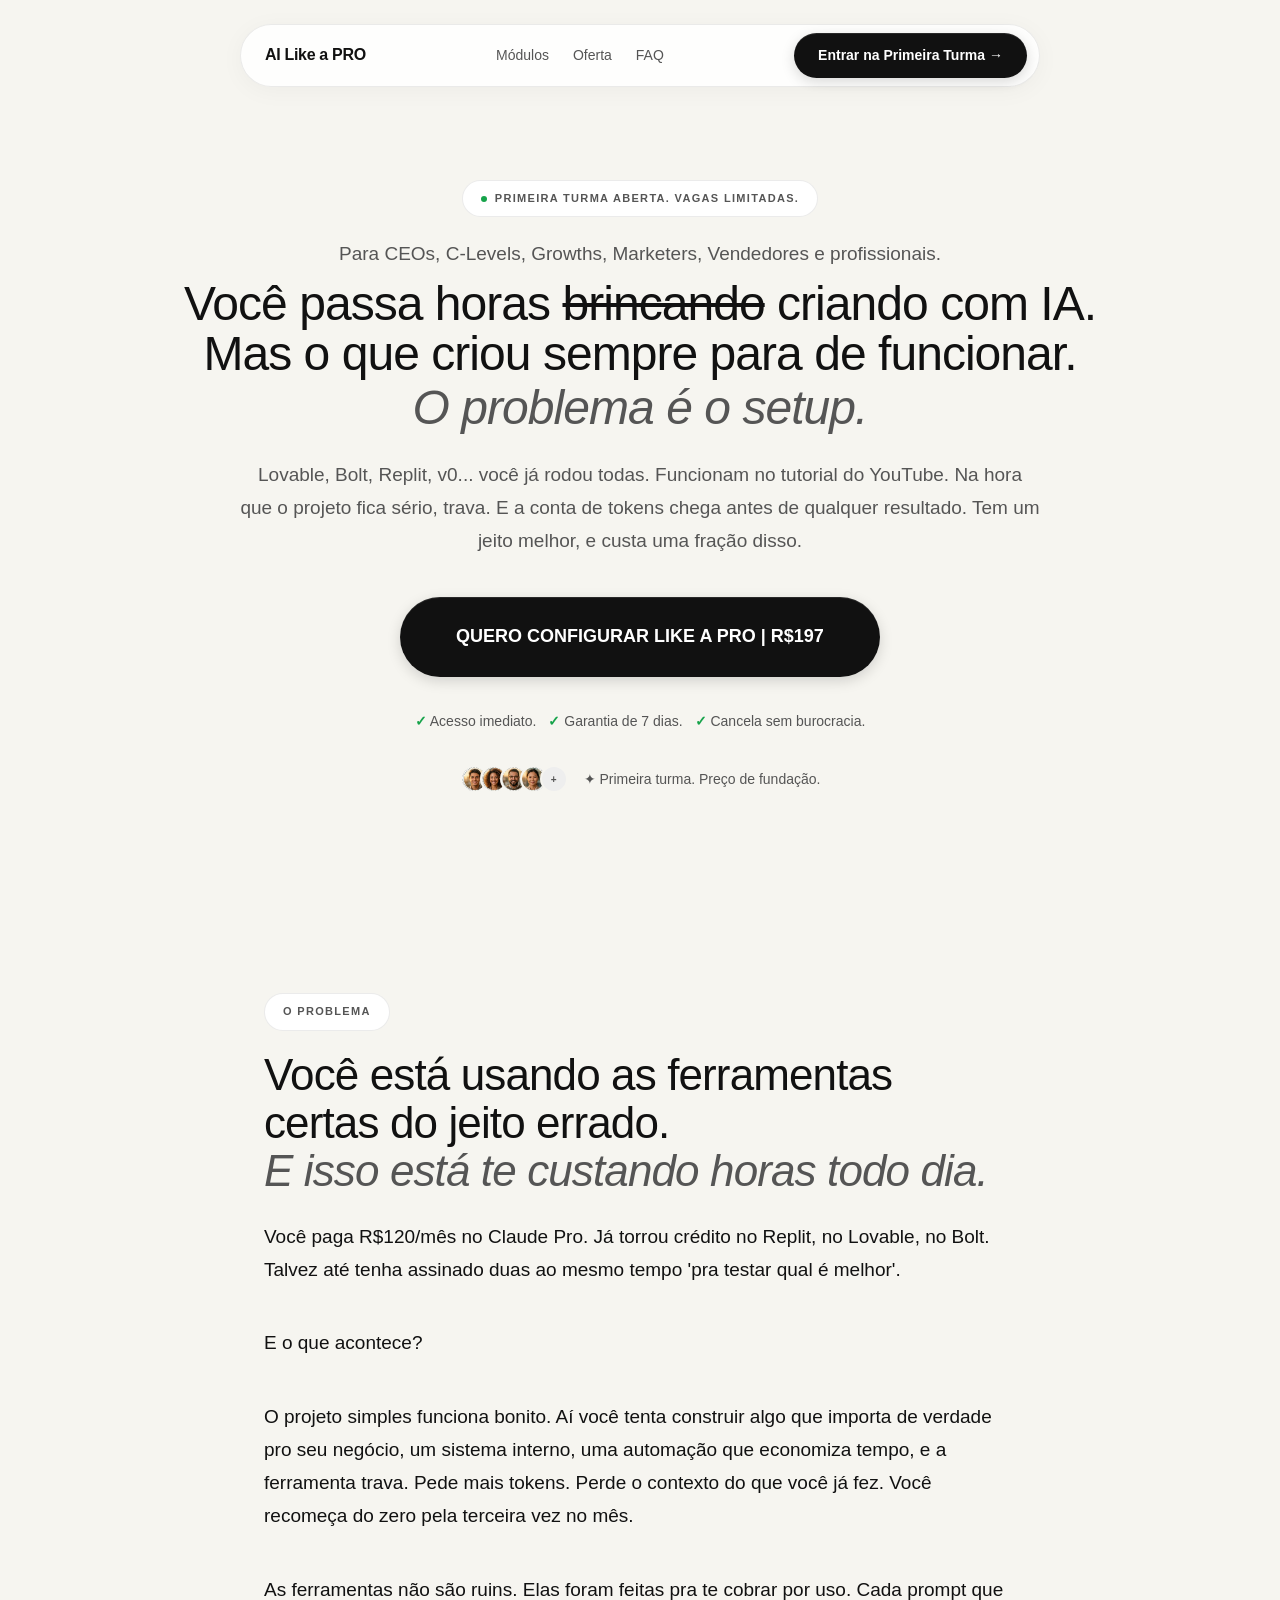
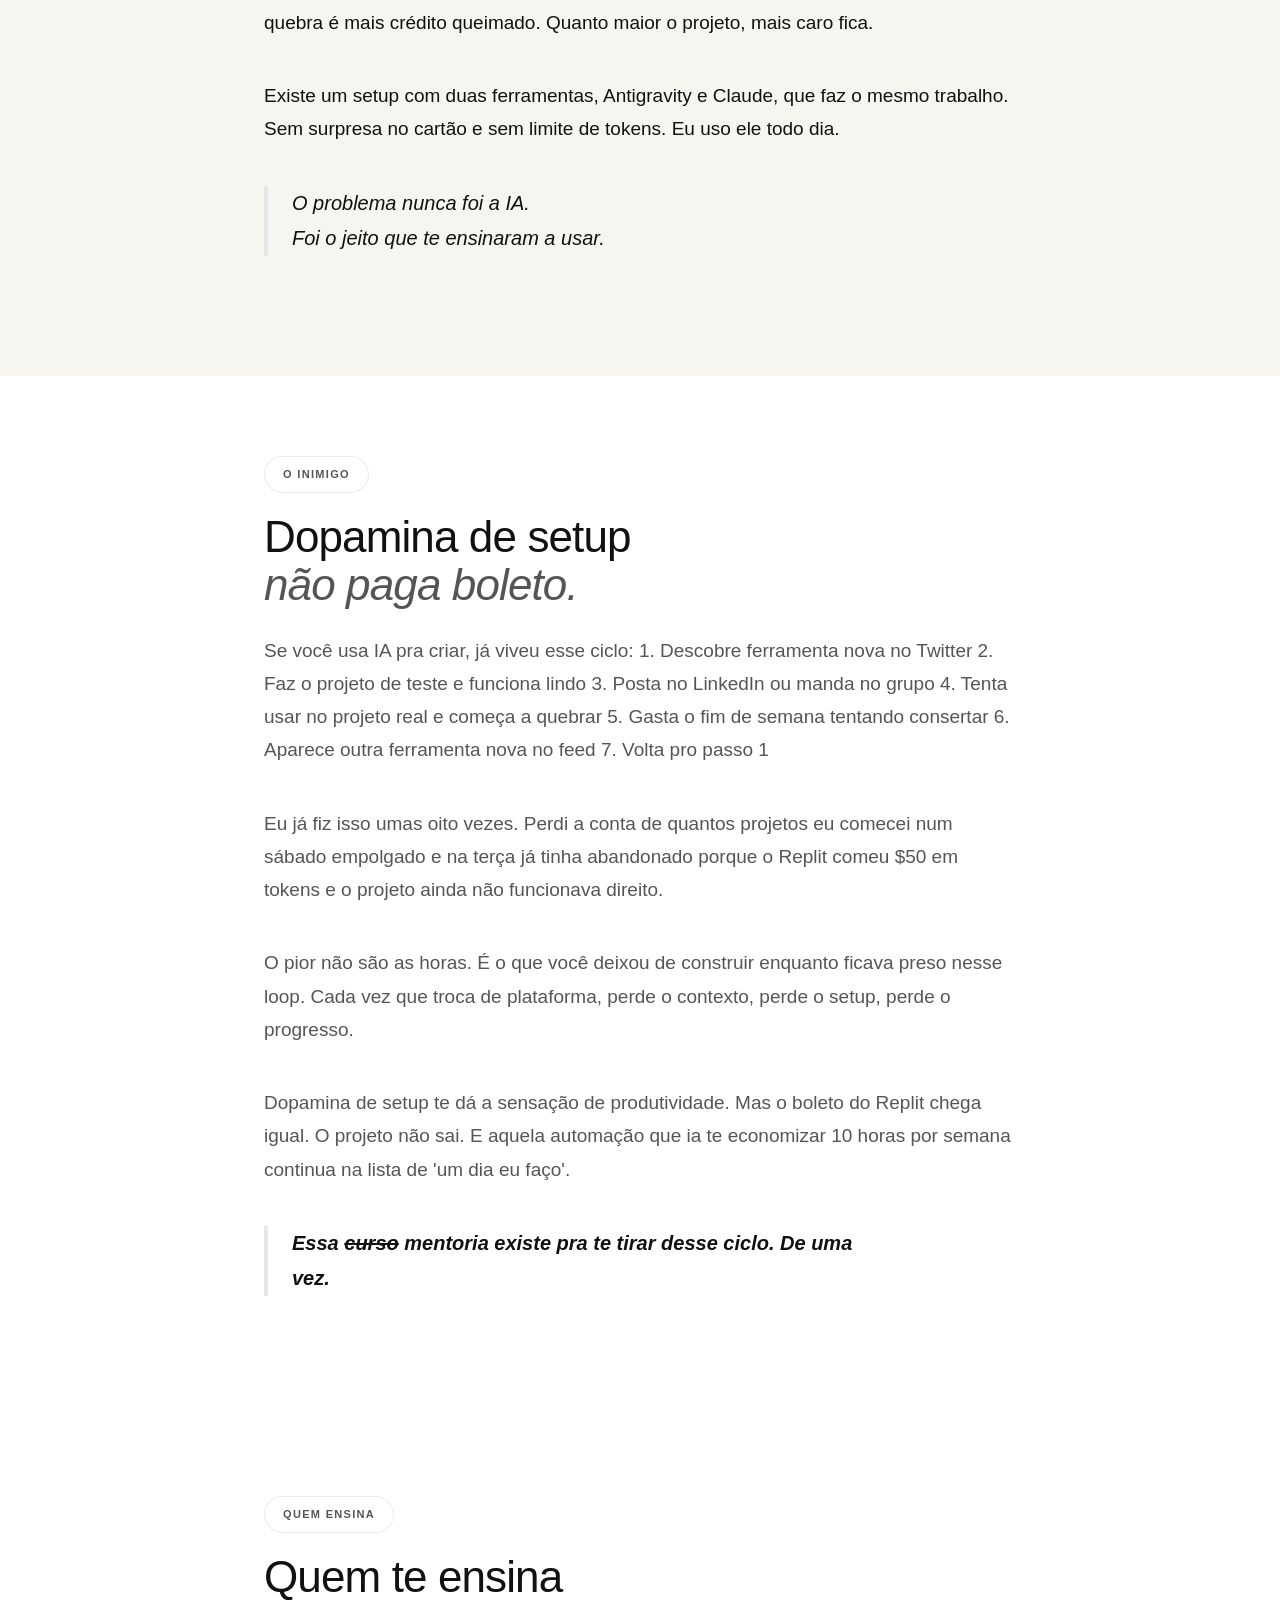
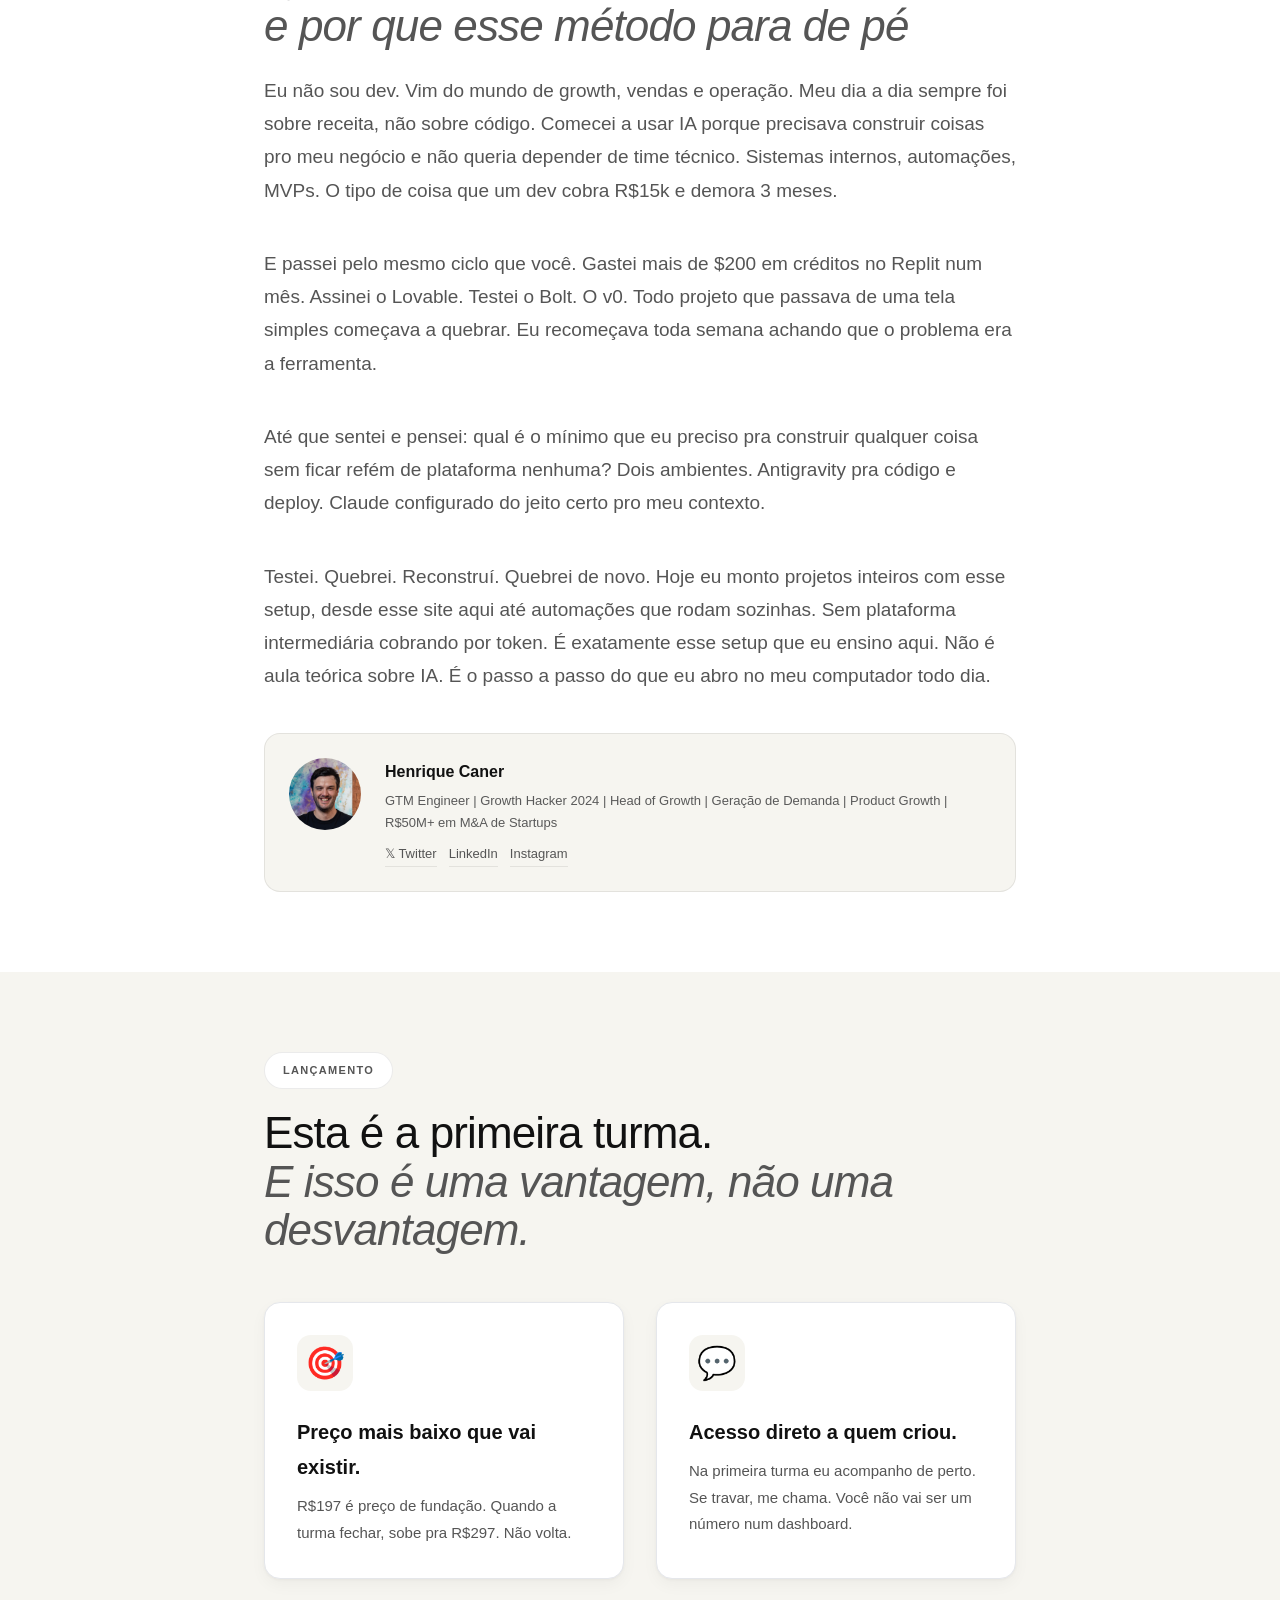
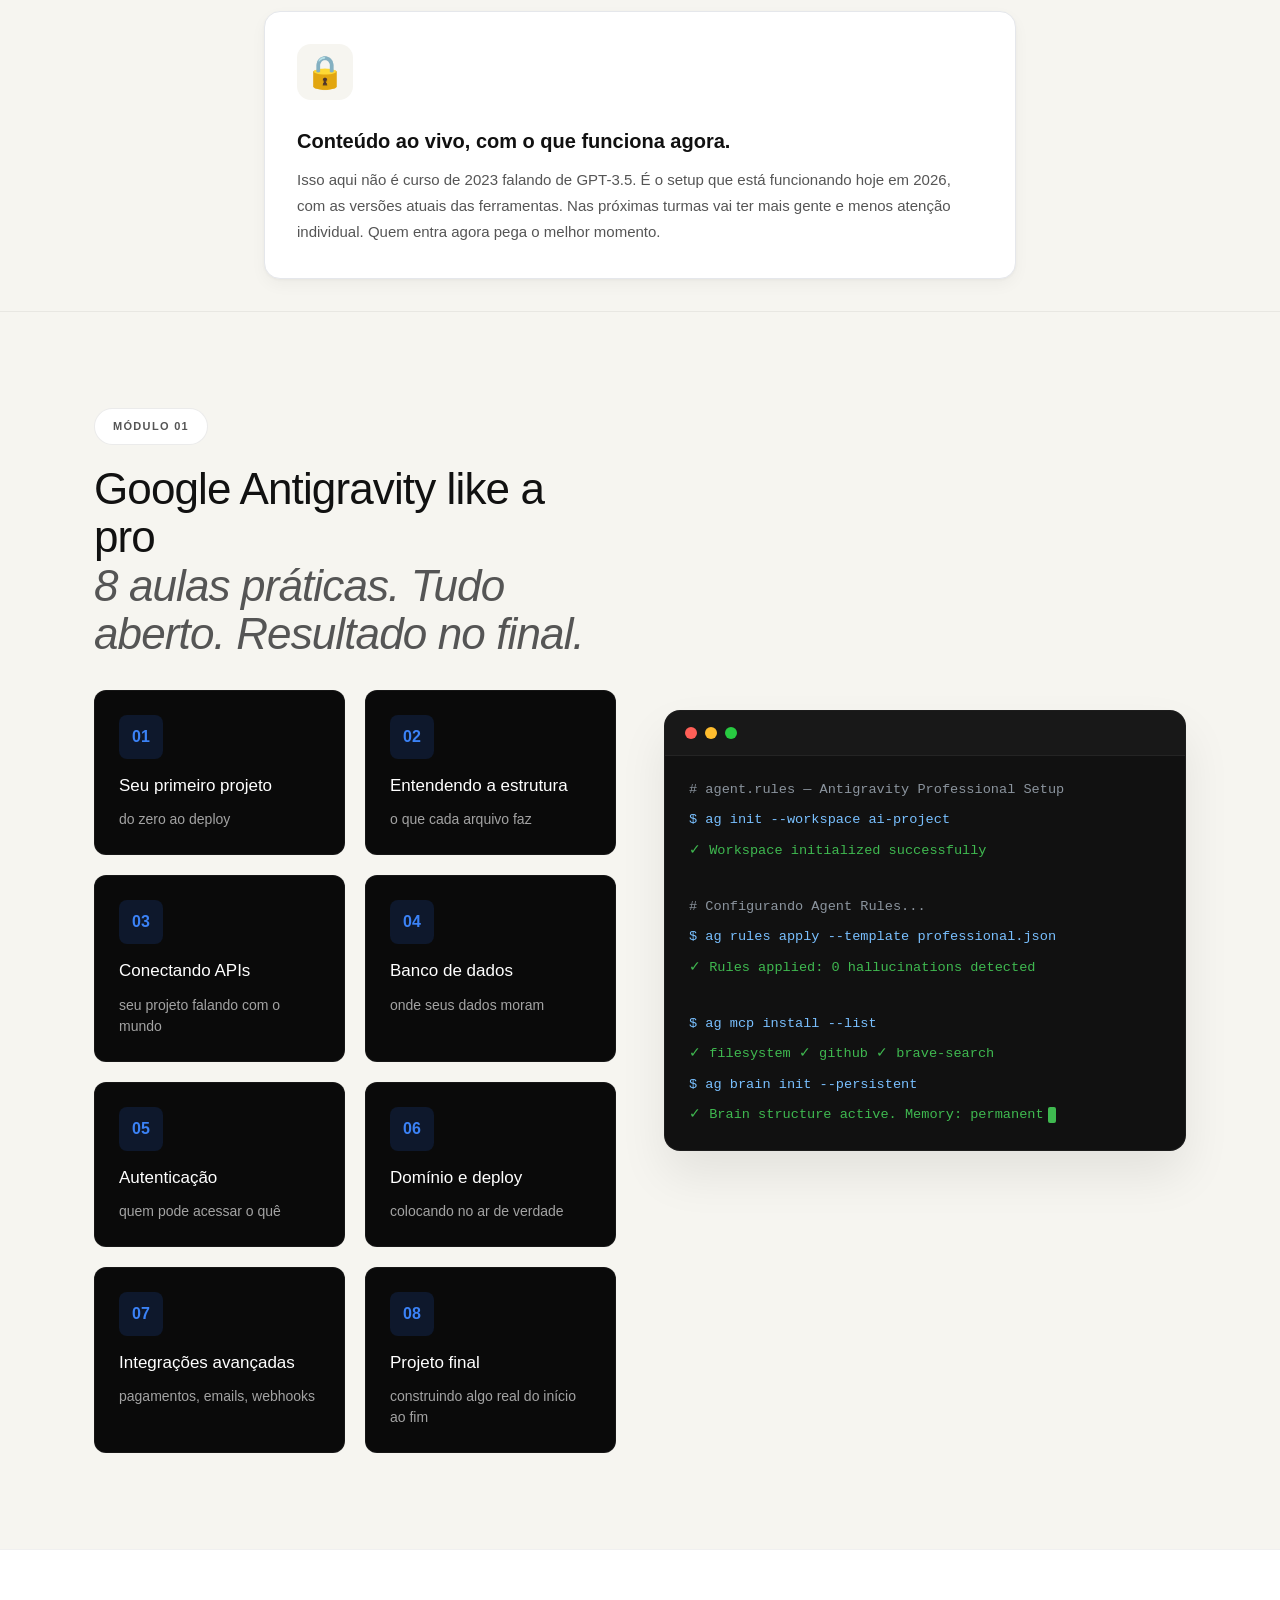
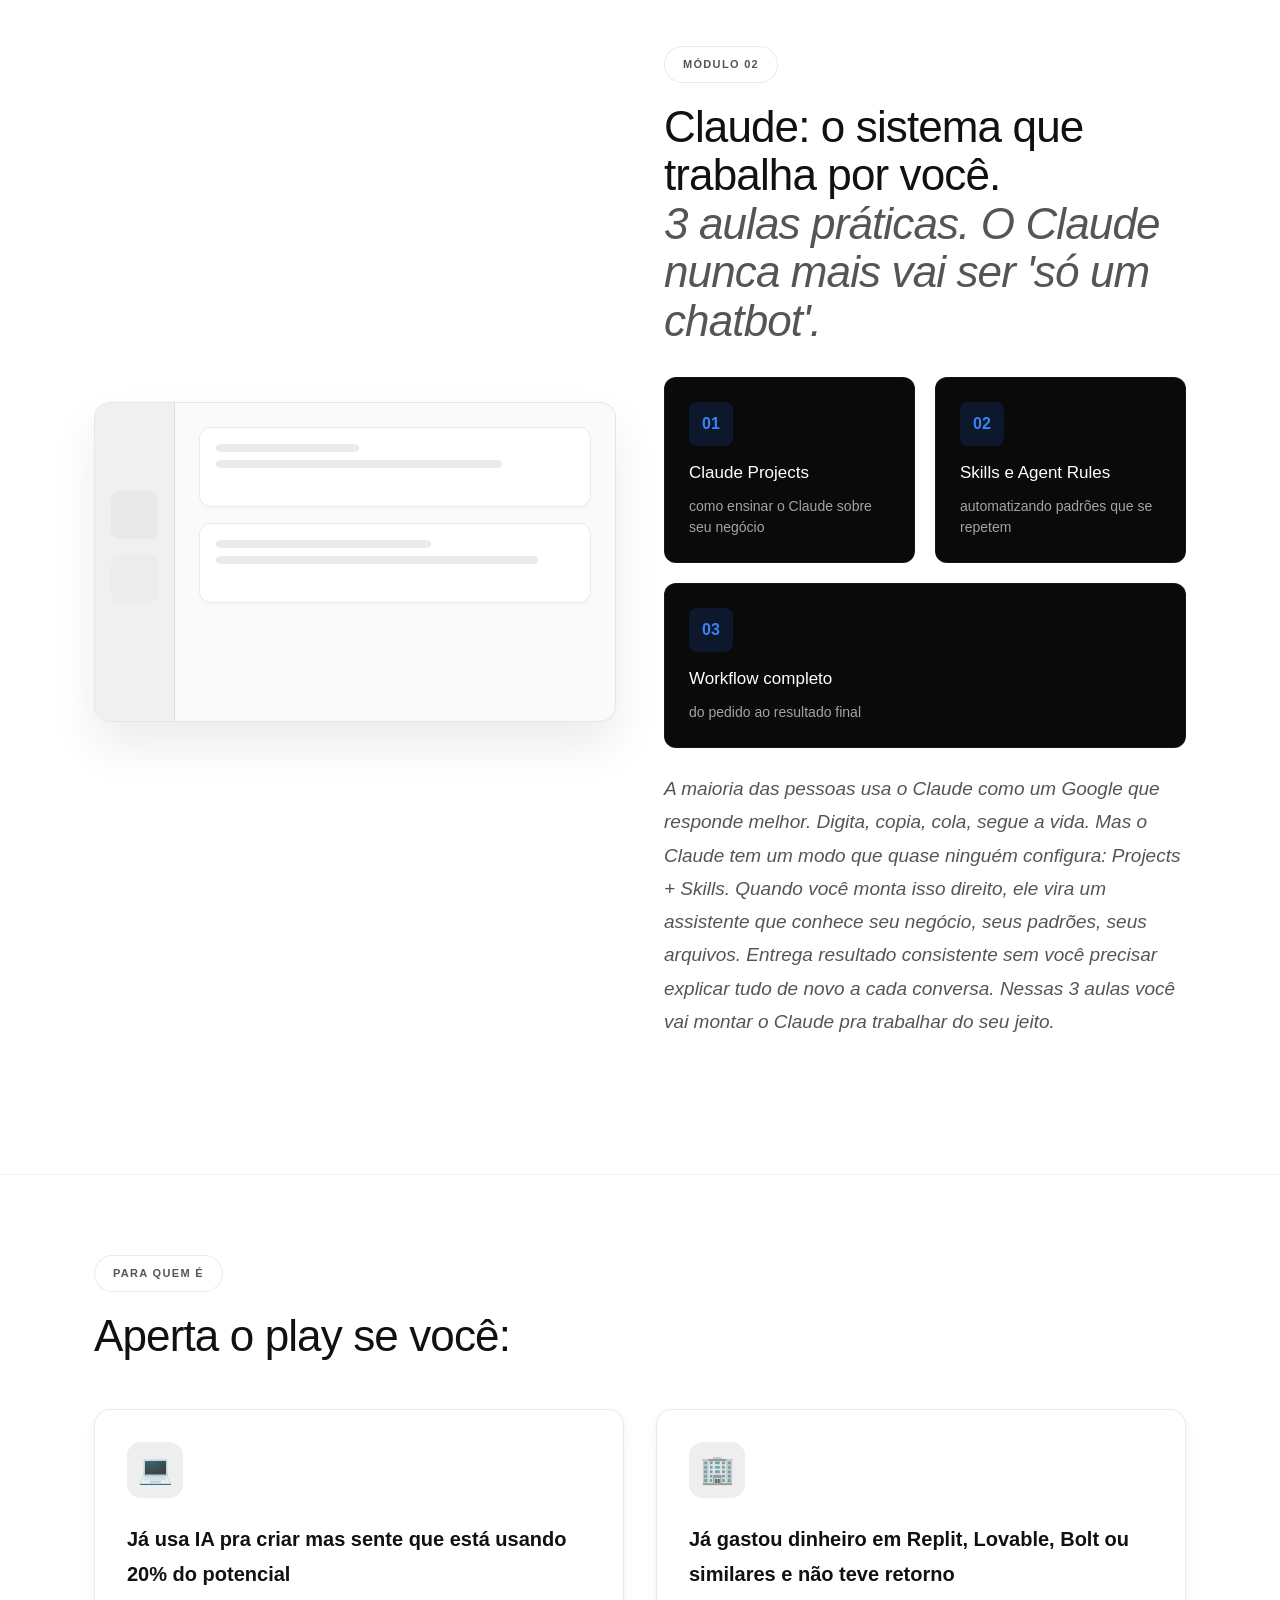
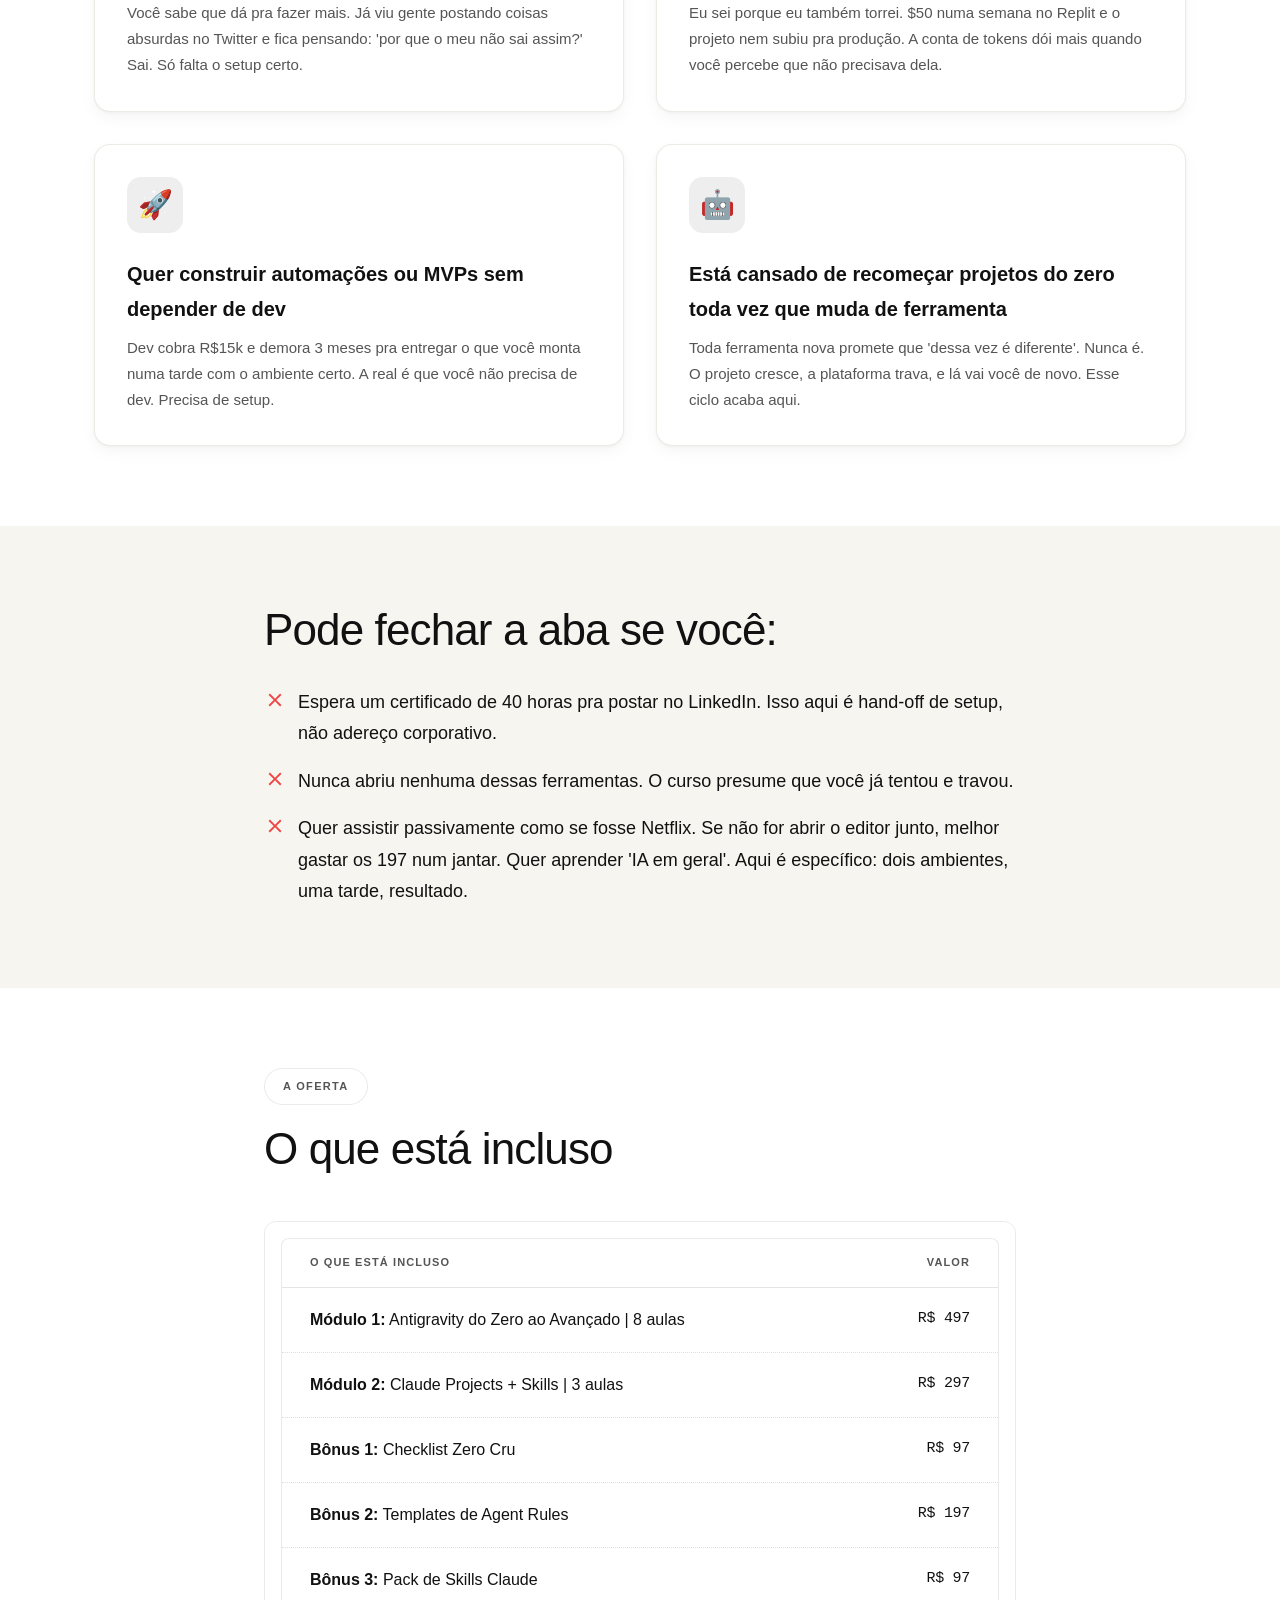
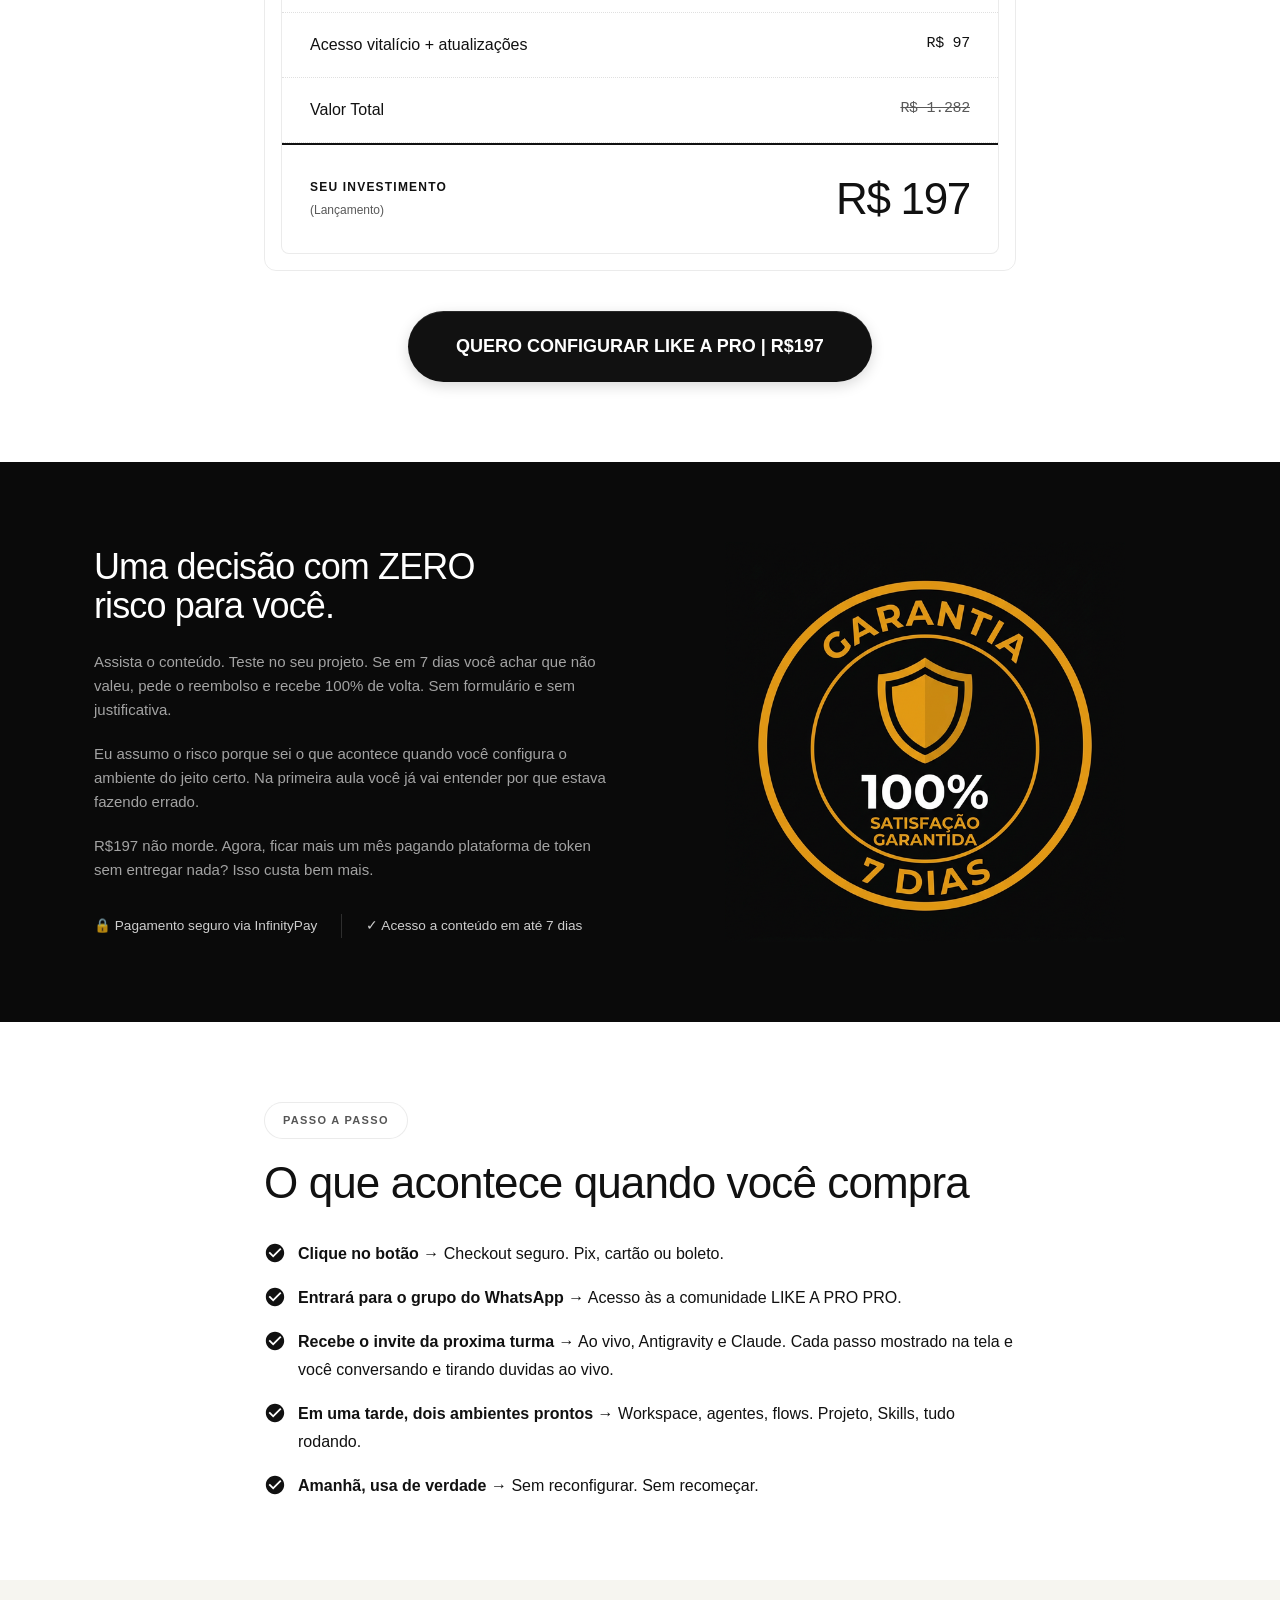
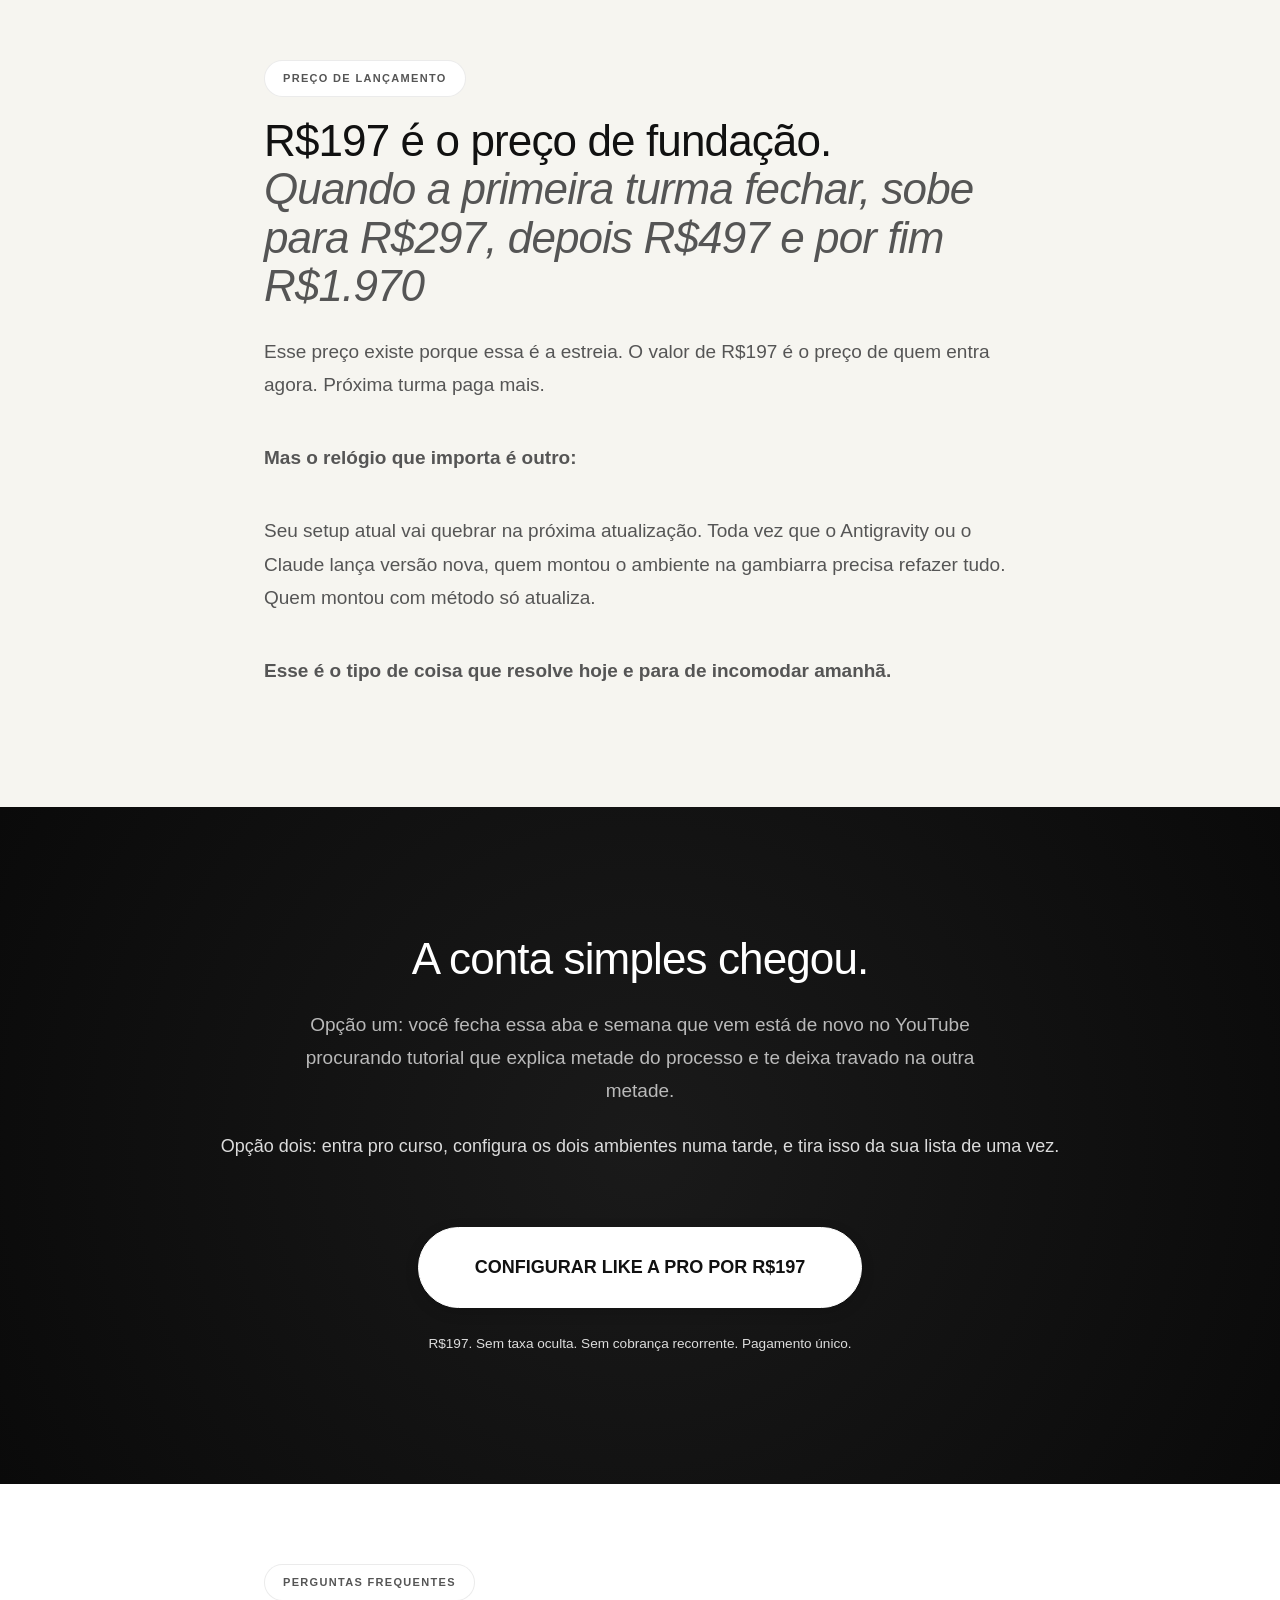
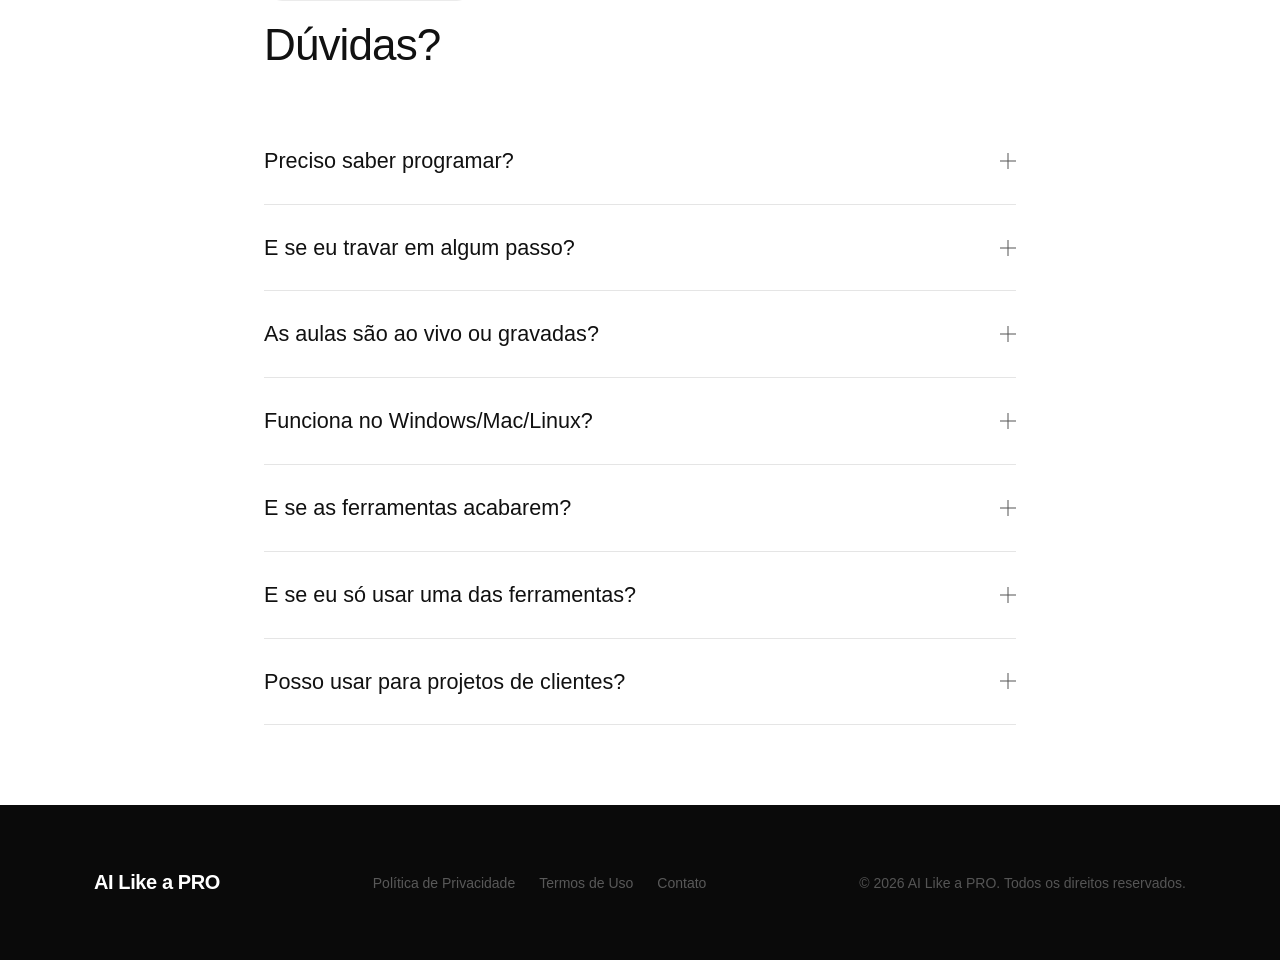
==== index.html @ edd1189c "Update SEO and Open Graph metadata" ====
<!DOCTYPE html>
<html lang="pt-BR">

<head>
  <meta charset="UTF-8">
  <meta name="viewport" content="width=device-width, initial-scale=1.0">
  <meta http-equiv="Content-Security-Policy"
    content="default-src 'self'; font-src 'self' https://fonts.gstatic.com; style-src 'self' https://fonts.googleapis.com 'unsafe-inline'; script-src 'self' 'unsafe-inline'; img-src 'self' data:; connect-src 'self';">
  <title>Construa coisas com IA LIKE A PRO | Antigravity + Claude</title>
  <meta name="description" content="Dois módulos práticos. Uma tarde. Setup profissional de IA que para de quebrar">
  <link rel="canonical" href="https://growthclub.pro/">

  <!-- Open Graph -->
  <meta property="og:type" content="website">
  <meta property="og:title" content="Construa coisas com IA LIKE A PRO | Antigravity + Claude">
  <meta property="og:description"
    content="Dois módulos práticos. Uma tarde. Setup profissional de IA que para de quebrar">
  <meta property="og:url" content="https://growthclub.pro/">
  <meta property="og:locale" content="pt_BR">
  <meta property="og:image" content="https://growthclub.pro/og-image.png">
  <meta property="og:image:width" content="1200">
  <meta property="og:image:height" content="630">

  <!-- Twitter Card -->
  <meta name="twitter:card" content="summary_large_image">
  <meta name="twitter:title" content="Construa coisas com IA LIKE A PRO | Antigravity + Claude">
  <meta name="twitter:description"
    content="Dois módulos práticos. Uma tarde. Setup profissional de IA que para de quebrar">
  <meta name="twitter:image" content="https://growthclub.pro/og-image.png">

  <!-- Favicon -->
  <link rel="icon"
    href="data:image/svg+xml,<svg xmlns='http://www.w3.org/2000/svg' viewBox='0 0 100 100'><text y='.9em' font-size='90'>⚡</text></svg>">

  <link rel="preconnect" href="https://fonts.googleapis.com">
  <link rel="preconnect" href="https://fonts.gstatic.com" crossorigin>
  <link rel="preload" as="style"
    href="https://fonts.googleapis.com/css2?family=Inter:wght@400;500;600;700;900&display=swap">
  <link href="https://fonts.googleapis.com/css2?family=Inter:wght@400;500;600;700;900&display=swap" rel="stylesheet">
  <link rel="stylesheet" href="./style.css?v=20260305b">
</head>

<body>

  <!-- ===== NAVBAR ===== -->
  <div class="navbar-wrapper">
    <nav class="navbar" id="nav">
      <div class="nav-logo">AI Like a PRO</div>
      <div class="nav-links">
        <a href="#module-1">Módulos</a>
        <a href="#offer">Oferta</a>
        <a href="#faq">FAQ</a>
      </div>
      <div class="nav-btn-desktop">
        <a href="#" data-modal="modal-checkout-form" class="btn btn-primary">Entrar na Primeira
          Turma →</a>
      </div>
      <button class="nav-hamburger" id="hamburger" aria-label="Menu" aria-expanded="false" aria-controls="mobileMenu">
        <span></span>
        <span></span>
        <span></span>
      </button>
    </nav>
  </div>
  <div class="mobile-menu" id="mobileMenu">
    <a href="#module-1">Módulos</a>
    <a href="#offer">Oferta</a>
    <a href="#faq">FAQ</a>
    <a href="#" data-modal="modal-checkout-form" class="btn btn-primary">Entrar na Primeira
      Turma →</a>
  </div>

  <main>

    <!-- ===== HERO ===== -->
    <section class="section-pad bg-main hero" id="hero">
      <div class="container">

        <div class="badge reveal">
          <span class="dot"></span> Primeira turma aberta. Vagas limitadas.
        </div>

        <p class="subtitle subtitle-narrow hero-preheadline reveal"
          style="margin-bottom: 0.5rem; color: var(--color-text-secondary);">Para CEOs, C-Levels, Growths, Marketers,
          Vendedores e profissionais.</p>

        <h1 class="title-h1 reveal">
          <span class="bold">Você passa horas <s>brincando</s> criando com IA.<br>Mas o que criou sempre para de
            funcionar.</span>
          <span class="italic">O problema é o setup.</span>
        </h1>

        <p class="subtitle subtitle-narrow reveal">Lovable, Bolt, Replit, v0... você já rodou todas. Funcionam no
          tutorial do YouTube. Na hora que o projeto fica sério, trava. E a conta de tokens chega antes de qualquer
          resultado. Tem um jeito melhor, e custa uma fração disso.</p>
        <div class="hero-actions">
          <a href="#" data-modal="modal-checkout-form" class="btn btn-primary btn-xl">QUERO CONFIGURAR LIKE A PRO |
            R$197</a>
          <div class="hero-microcopy">
            <span><span class="micro-check">✓</span> Acesso imediato.</span>
            <span><span class="micro-check">✓</span> Garantia de 7 dias.</span>
            <span><span class="micro-check">✓</span> Cancela sem burocracia.</span>
          </div>
        </div>
        <div class="social-proof">
          <div class="avatar-stack">
            <div class="avatar av-1"></div>
            <div class="avatar av-2"></div>
            <div class="avatar av-3"></div>
            <div class="avatar av-4"></div>
            <div class="avatar"
              style="background: var(--color-accent-light); background-image: none; font-size: 0.625rem; color: var(--color-text-secondary);">
              +</div>
          </div>
          ✦ Primeira turma. Preço de fundação.
        </div>
      </div>
    </section>



    <!-- ===== PROBLEM (DOR) ===== -->
    <section class="section-pad section-pad-text bg-main" id="problem" style="color: #111111;">
      <div class="container container-narrow">
        <div class="badge reveal">O PROBLEMA</div>
        <h2 class="section-title reveal" style="color: #111111;">
          <span class="line-bold">Você está usando as ferramentas certas do jeito errado.</span>
          <span class="italic">E isso está te custando horas todo dia.</span>
        </h2>
        <p class="subtitle reveal" style="color: #111111;">Você paga R$120/mês no Claude Pro. Já torrou crédito no
          Replit, no Lovable, no Bolt. Talvez até tenha assinado duas ao mesmo tempo 'pra testar qual é melhor'.</p>
        <p class="subtitle reveal" style="color: #111111;">E o que acontece?</p>
        <p class="subtitle reveal" style="color: #111111;">O projeto simples funciona bonito. Aí você tenta construir
          algo que importa de verdade pro seu negócio, um sistema interno, uma automação que economiza tempo, e a
          ferramenta trava. Pede mais tokens. Perde o contexto do que você já fez. Você recomeça do zero pela terceira
          vez no mês.</p>
        <p class="subtitle reveal" style="color: #111111;">As ferramentas não são ruins. Elas foram feitas pra te cobrar
          por uso. Cada prompt que quebra é mais crédito queimado. Quanto maior o projeto, mais caro fica.</p>
        <p class="subtitle reveal" style="color: #111111;">Existe um setup com duas ferramentas, Antigravity e Claude,
          que faz o mesmo trabalho. Sem surpresa no cartão e sem limite de tokens. Eu uso ele todo dia.</p>
        <blockquote class="pull-quote reveal">
          <p>O problema nunca foi a IA.<br>Foi o jeito que te ensinaram a usar.</p>
        </blockquote>
      </div>
    </section>

    <!-- ===== ENEMY (INIMIGO) ===== -->
    <section class="section-pad section-pad-text bg-white" id="enemy">
      <div class="container container-narrow">
        <div class="badge reveal">O INIMIGO</div>
        <h2 class="section-title reveal">
          <span class="line-bold">Dopamina de setup</span>
          <span class="italic">não paga boleto.</span>
        </h2>
        <p class="subtitle reveal">Se você usa IA pra criar, já viveu esse ciclo: 1. Descobre ferramenta nova no Twitter
          2. Faz o projeto de teste e funciona lindo 3. Posta no LinkedIn ou manda no grupo 4. Tenta usar no projeto
          real e começa a quebrar 5. Gasta o fim de semana tentando consertar 6. Aparece outra ferramenta nova no feed
          7. Volta pro passo 1</p>
        <p class="subtitle reveal">Eu já fiz isso umas oito vezes. Perdi a conta de quantos projetos eu comecei num
          sábado empolgado e na terça já tinha abandonado porque o Replit comeu $50 em tokens e o projeto ainda não
          funcionava direito.</p>
        <p class="subtitle reveal">O pior não são as horas. É o que você deixou de construir enquanto ficava preso nesse
          loop. Cada vez que troca de plataforma, perde o contexto, perde o setup, perde o progresso.</p>
        <p class="subtitle reveal">Dopamina de setup te dá a sensação de produtividade. Mas o boleto do Replit chega
          igual. O projeto não sai. E aquela automação que ia te economizar 10 horas por semana continua na lista de 'um
          dia eu faço'.</p>
        <blockquote class="pull-quote reveal">
          <p><strong>Essa <s>curso</s> mentoria existe pra te tirar desse ciclo. De uma vez.</strong></p>
        </blockquote>
      </div>
    </section>

    <!-- ===== AUTHORITY (AUTORIDADE) ===== -->
    <section class="section-pad section-pad-text bg-white" id="authority">
      <div class="container container-narrow">
        <div class="badge reveal">QUEM ENSINA</div>
        <h2 class="section-title reveal">
          <span class="line-bold">Quem te ensina</span>
          <span class="italic">e por que esse método para de pé</span>
        </h2>
        <p class="subtitle reveal">Eu não sou dev. Vim do mundo de growth, vendas e operação. Meu dia a dia sempre foi
          sobre receita, não sobre código. Comecei a usar IA porque precisava construir coisas pro meu negócio e não
          queria depender de time técnico. Sistemas internos, automações, MVPs. O tipo de coisa que um dev cobra R$15k e
          demora 3 meses.</p>
        <p class="subtitle reveal">E passei pelo mesmo ciclo que você. Gastei mais de $200 em créditos no Replit num
          mês. Assinei o Lovable. Testei o Bolt. O v0. Todo projeto que passava de uma tela simples começava a quebrar.
          Eu recomeçava toda semana achando que o problema era a ferramenta.</p>
        <p class="subtitle reveal">Até que sentei e pensei: qual é o mínimo que eu preciso pra construir qualquer coisa
          sem ficar refém de plataforma nenhuma? Dois ambientes. Antigravity pra código e deploy. Claude configurado do
          jeito certo pro meu contexto.</p>
        <p class="subtitle reveal">Testei. Quebrei. Reconstruí. Quebrei de novo. Hoje eu monto projetos inteiros com
          esse setup, desde esse site aqui até automações que rodam sozinhas. Sem plataforma intermediária cobrando por
          token. É exatamente esse setup que eu ensino aqui. Não é aula teórica sobre IA. É o passo a passo do que eu
          abro no meu computador todo dia.</p>
        <div class="author-block reveal">
          <div class="author-avatar"
            style="background-image: url('./foto-henrique.jpg'); background-size: cover; background-position: center; color: transparent;">
            HC</div>
          <div class="author-info">
            <div class="author-name">Henrique Caner</div>
            <div class="author-role">GTM Engineer | Growth Hacker 2024 | Head of Growth | Geração de Demanda | Product
              Growth | R$50M+ em M&A de Startups</div>
            <div class="author-links">
              <a href="https://x.com/hcaner" target="_blank" rel="noopener noreferrer">𝕏 Twitter</a>
              <a href="https://www.linkedin.com/in/henriquecaner" target="_blank" rel="noopener noreferrer">LinkedIn</a>
              <a href="https://instagram.com/henriquecaner" target="_blank" rel="noopener noreferrer">Instagram</a>
            </div>
          </div>
        </div>
      </div>
    </section>

    <!-- ===== PRIMEIRA TURMA ===== -->
    <section class="section-pad section-pad-text bg-main" id="primeira-turma" style="padding-bottom: 2rem;">
      <div class="container container-narrow">
        <div class="badge reveal">LANÇAMENTO</div>
        <h2 class="section-title reveal">
          <span class="line-bold">Esta é a primeira turma.</span>
          <span class="italic">E isso é uma vantagem, não uma desvantagem.</span>
        </h2>

        <div class="grid-2">
          <div class="card card-highlight reveal">
            <div class="card-icon" style="background: var(--color-bg-primary); font-size: 2rem;">🎯</div>
            <h3 class="card-title">Preço mais baixo que vai existir.</h3>
            <p class="card-text">R$197 é preço de fundação. Quando a turma fechar, sobe pra R$297. Não volta.</p>
          </div>
          <div class="card card-highlight reveal">
            <div class="card-icon" style="background: var(--color-bg-primary); font-size: 2rem;">💬</div>
            <h3 class="card-title">Acesso direto a quem criou.</h3>
            <p class="card-text">Na primeira turma eu acompanho de perto. Se travar, me chama. Você não vai ser um
              número num dashboard.</p>
          </div>
          <div class="card card-highlight reveal" style="grid-column: 1 / -1;">
            <div class="card-icon" style="background: var(--color-bg-primary); font-size: 2rem;">🔒</div>
            <h3 class="card-title">Conteúdo ao vivo, com o que funciona agora.</h3>
            <p class="card-text">Isso aqui não é curso de 2023 falando de GPT-3.5. É o setup que está funcionando hoje
              em 2026, com as versões atuais das ferramentas. Nas próximas turmas vai ter mais gente e menos atenção
              individual. Quem entra agora pega o melhor momento.</p>
          </div>
        </div>
      </div>
    </section>

    <!-- ===== MODULE 1 ===== -->
    <section class="module-section bg-main" id="module-1">
      <div class="container split-layout">
        <div class="split-content">
          <div class="badge reveal">MÓDULO 01</div>
          <h2 class="section-title reveal">
            <span class="line-bold">Google Antigravity like a pro</span>
            <span class="italic">8 aulas práticas. Tudo aberto. Resultado no final.</span>
          </h2>
          <div class="lesson-grid">
            <div class="lesson-card reveal">
              <div class="lesson-icon-wrap">01</div>
              <div class="lesson-card-title">Seu primeiro projeto</div>
              <div class="lesson-card-text">do zero ao deploy</div>
            </div>
            <div class="lesson-card reveal">
              <div class="lesson-icon-wrap">02</div>
              <div class="lesson-card-title">Entendendo a estrutura</div>
              <div class="lesson-card-text">o que cada arquivo faz</div>
            </div>
            <div class="lesson-card reveal">
              <div class="lesson-icon-wrap">03</div>
              <div class="lesson-card-title">Conectando APIs</div>
              <div class="lesson-card-text">seu projeto falando com o mundo</div>
            </div>
            <div class="lesson-card reveal">
              <div class="lesson-icon-wrap">04</div>
              <div class="lesson-card-title">Banco de dados</div>
              <div class="lesson-card-text">onde seus dados moram</div>
            </div>
            <div class="lesson-card reveal">
              <div class="lesson-icon-wrap">05</div>
              <div class="lesson-card-title">Autenticação</div>
              <div class="lesson-card-text">quem pode acessar o quê</div>
            </div>
            <div class="lesson-card reveal">
              <div class="lesson-icon-wrap">06</div>
              <div class="lesson-card-title">Domínio e deploy</div>
              <div class="lesson-card-text">colocando no ar de verdade</div>
            </div>
            <div class="lesson-card reveal">
              <div class="lesson-icon-wrap">07</div>
              <div class="lesson-card-title">Integrações avançadas</div>
              <div class="lesson-card-text">pagamentos, emails, webhooks</div>
            </div>
            <div class="lesson-card reveal">
              <div class="lesson-icon-wrap">08</div>
              <div class="lesson-card-title">Projeto final</div>
              <div class="lesson-card-text">construindo algo real do início ao fim</div>
            </div>
          </div>
        </div>
        <div class="split-mockup">
          <div class="mockup-terminal reveal">
            <div class="mockup-header">
              <div class="term-dot term-dot-r"></div>
              <div class="term-dot term-dot-y"></div>
              <div class="term-dot term-dot-g"></div>
            </div>
            <div class="mockup-content"
              style="font-family: ui-monospace, SFMono-Regular, Menlo, Monaco, Consolas, monospace; font-size: 0.85rem; line-height: 1.5;">
              <div style="color: #8B949E;"># agent.rules — Antigravity Professional Setup</div>
              <div style="color: #79C0FF;">$ ag init --workspace ai-project</div>
              <div style="color: #3FB950;">✓ Workspace initialized successfully</div>
              <div style="height: 1rem;"></div>
              <div style="color: #8B949E;"># Configurando Agent Rules...</div>
              <div style="color: #79C0FF;">$ ag rules apply --template professional.json</div>
              <div style="color: #3FB950;">✓ Rules applied: 0 hallucinations detected</div>
              <div style="height: 1rem;"></div>
              <div style="color: #79C0FF;">$ ag mcp install --list</div>
              <div style="color: #3FB950;">✓ filesystem ✓ github ✓ brave-search</div>
              <div style="color: #79C0FF;">$ ag brain init --persistent</div>
              <div style="color: #3FB950; display: flex; align-items: center; gap: 4px;">✓ Brain structure active.
                Memory: permanent<div class="cursor-blink" style="margin-top: 0; background: #3FB950;"></div>
              </div>
            </div>
          </div>
        </div>
      </div>
    </section>

    <!-- ===== MODULE 2 ===== -->
    <section class="module-section bg-white" id="module-2">
      <div class="container split-layout split-reverse">
        <div class="split-content">
          <div class="badge reveal">MÓDULO 02</div>
          <h2 class="section-title reveal">
            <span class="line-bold">Claude: o sistema que trabalha por você.</span>
            <span class="italic">3 aulas práticas. O Claude nunca mais vai ser 'só um chatbot'.</span>
          </h2>
          <div class="lesson-grid">
            <div class="lesson-card reveal">
              <div class="lesson-icon-wrap">01</div>
              <div class="lesson-card-title">Claude Projects</div>
              <div class="lesson-card-text">como ensinar o Claude sobre seu negócio</div>
            </div>
            <div class="lesson-card reveal">
              <div class="lesson-icon-wrap">02</div>
              <div class="lesson-card-title">Skills e Agent Rules</div>
              <div class="lesson-card-text">automatizando padrões que se repetem</div>
            </div>
            <div class="lesson-card reveal" style="grid-column: 1 / -1;">
              <div class="lesson-icon-wrap">03</div>
              <div class="lesson-card-title">Workflow completo</div>
              <div class="lesson-card-text">do pedido ao resultado final</div>
            </div>
          </div>
          <p class="subtitle footnote">A maioria das pessoas usa o Claude como um Google que responde melhor. Digita,
            copia, cola, segue a vida. Mas o Claude tem um modo que quase ninguém configura: Projects + Skills. Quando
            você monta isso direito, ele vira um assistente que conhece seu negócio, seus padrões, seus arquivos.
            Entrega resultado consistente sem você precisar explicar tudo de novo a cada conversa. Nessas 3 aulas você
            vai montar o Claude pra trabalhar do seu jeito.</p>
        </div>
        <div class="split-mockup">
          <div class="mockup-claude reveal">
            <div class="claude-sidebar">
              <div class="sidebar-item"></div>
              <div class="sidebar-item"></div>
              <div class="sidebar-item"></div>
            </div>
            <div class="claude-main">
              <div class="claude-card-mock">
                <div class="mock-line" style="width: 40%"></div>
                <div class="mock-line" style="width: 80%"></div>
              </div>
              <div class="claude-card-mock">
                <div class="mock-line" style="width: 60%"></div>
                <div class="mock-line" style="width: 90%"></div>
              </div>
            </div>
          </div>
        </div>
      </div>
    </section>


    <!-- ===== FOR WHO ===== -->
    <section class="section-pad bg-white" id="for-who">
      <div class="container">
        <div class="badge reveal">PARA QUEM É</div>
        <h2 class="section-title reveal">
          <span class="line-bold">Aperta o play se você:</span>
        </h2>
        <div class="grid-2">
          <div class="card reveal">
            <div class="card-icon">💻</div>
            <h3 class="card-title">Já usa IA pra criar mas sente que está usando 20% do potencial</h3>
            <p class="card-text">Você sabe que dá pra fazer mais. Já viu gente postando coisas absurdas no Twitter e
              fica pensando: 'por que o meu não sai assim?' Sai. Só falta o setup certo.</p>
          </div>
          <div class="card reveal">
            <div class="card-icon">🏢</div>
            <h3 class="card-title">Já gastou dinheiro em Replit, Lovable, Bolt ou similares e não teve retorno</h3>
            <p class="card-text">Eu sei porque eu também torrei. $50 numa semana no Replit e o projeto nem subiu pra
              produção. A conta de tokens dói mais quando você percebe que não precisava dela.</p>
          </div>
          <div class="card reveal">
            <div class="card-icon">🚀</div>
            <h3 class="card-title">Quer construir automações ou MVPs sem depender de dev</h3>
            <p class="card-text">Dev cobra R$15k e demora 3 meses pra entregar o que você monta numa tarde com o
              ambiente certo. A real é que você não precisa de dev. Precisa de setup.</p>
          </div>
          <div class="card reveal">
            <div class="card-icon">🤖</div>
            <h3 class="card-title">Está cansado de recomeçar projetos do zero toda vez que muda de ferramenta</h3>
            <p class="card-text">Toda ferramenta nova promete que 'dessa vez é diferente'. Nunca é. O projeto cresce, a
              plataforma trava, e lá vai você de novo. Esse ciclo acaba aqui.</p>
          </div>
        </div>
      </div>
    </section>

    <!-- ===== NOT FOR WHO ===== -->
    <section class="section-pad bg-main" id="not-for-who">
      <div class="container container-narrow">
        <h2 class="section-title reveal">
          <span class="line-bold">Pode fechar a aba se você:</span>
        </h2>
        <ul class="check-list not-for-list">
          <li>
            <svg class="check-svg red" viewBox="0 0 24 24">
              <path
                d="M19 6.41L17.59 5 12 10.59 6.41 5 5 6.41 10.59 12 5 17.59 6.41 19 12 13.41 17.59 19 19 17.59 13.41 12z" />
            </svg>
            <span>Espera um certificado de 40 horas pra postar no LinkedIn. Isso aqui é hand-off de setup, não adereço
              corporativo.</span>
          </li>
          <li>
            <svg class="check-svg red" viewBox="0 0 24 24">
              <path
                d="M19 6.41L17.59 5 12 10.59 6.41 5 5 6.41 10.59 12 5 17.59 6.41 19 12 13.41 17.59 19 19 17.59 13.41 12z" />
            </svg>
            <span>Nunca abriu nenhuma dessas ferramentas. O curso presume que você já tentou e travou.</span>
          </li>
          <li>
            <svg class="check-svg red" viewBox="0 0 24 24">
              <path
                d="M19 6.41L17.59 5 12 10.59 6.41 5 5 6.41 10.59 12 5 17.59 6.41 19 12 13.41 17.59 19 19 17.59 13.41 12z" />
            </svg>
            <span>Quer assistir passivamente como se fosse Netflix. Se não for abrir o editor junto, melhor gastar os
              197 num jantar. Quer aprender 'IA em geral'. Aqui é específico: dois ambientes, uma tarde,
              resultado.</span>
          </li>
        </ul>
      </div>
    </section>

    <!-- ===== OFFER ===== -->
    <section class="section-pad bg-white" id="offer">
      <div class="container container-narrow">
        <div class="badge reveal">A OFERTA</div>
        <h2 class="section-title reveal">
          <span class="line-bold">O que está incluso</span>
        </h2>
        <div class="offer-table reveal">
          <div class="offer-table-inner">
            <div class="offer-row offer-header">
              <div>O QUE ESTÁ INCLUSO</div>
              <div>VALOR</div>
            </div>
            <div class="offer-row">
              <div><strong>Módulo 1:</strong> Antigravity do Zero ao Avançado | 8 aulas</div>
              <div class="offer-price">R$ 497</div>
            </div>
            <div class="offer-row">
              <div><strong>Módulo 2:</strong> Claude Projects + Skills | 3 aulas</div>
              <div class="offer-price">R$ 297</div>
            </div>
            <div class="offer-row">
              <div><strong>Bônus 1:</strong> Checklist Zero Cru</div>
              <div class="offer-price">R$ 97</div>
            </div>
            <div class="offer-row">
              <div><strong>Bônus 2:</strong> Templates de Agent Rules</div>
              <div class="offer-price">R$ 197</div>
            </div>
            <div class="offer-row">
              <div><strong>Bônus 3:</strong> Pack de Skills Claude</div>
              <div class="offer-price">R$ 97</div>
            </div>
            <div class="offer-row">
              <div>Acesso vitalício + atualizações</div>
              <div class="offer-price">R$ 97</div>
            </div>
            <div class="offer-row offer-total">
              <div>Valor Total</div>
              <div class="offer-strike offer-price">R$ 1.282</div>
            </div>
            <div class="offer-row offer-final">
              <div>
                <div class="offer-final-label">SEU INVESTIMENTO</div>
                <div class="offer-final-sub">(Lançamento)</div>
              </div>
              <div class="offer-price">R$ 197</div>
            </div>
          </div>
        </div>
        <div class="offer-cta">
          <a href="#" data-modal="modal-checkout-form" class="btn btn-primary btn-large">QUERO CONFIGURAR LIKE A PRO |
            R$197</a>
        </div>
      </div>
    </section>

    <!-- ===== GUARANTEE ===== -->
    <section class="section-pad dark-section" id="guarantee">
      <div class="container split-layout">

        <div class="split-content reveal" style="text-align: left;">
          <h2 class="section-title">
            <span class="line-bold" style="color: #FFF; font-size: 2.25rem;">Uma decisão com ZERO<br>risco para
              você.</span>
          </h2>
          <p class="subtitle" style="font-size: 0.9375rem; line-height: 1.6; margin-bottom: 1.25rem;">Assista o
            conteúdo. Teste no seu projeto. Se em 7 dias você achar que não valeu, pede o reembolso e recebe 100% de
            volta. Sem formulário e sem justificativa.</p>
          <p class="subtitle" style="font-size: 0.9375rem; line-height: 1.6; margin-bottom: 1.25rem;">Eu assumo o risco
            porque sei o que acontece quando você configura o ambiente do jeito certo. Na primeira aula você já vai
            entender por que estava fazendo errado.</p>
          <p class="subtitle" style="font-size: 0.9375rem; line-height: 1.6; margin-bottom: 2rem;">R$197 não morde.
            Agora, ficar mais um mês pagando plataforma de token sem entregar nada? Isso custa bem mais.</p>

          <div class="trust-badges"
            style="justify-content: flex-start; margin-top: 0; border-top: none; padding-top: 0;">
            <span style="padding-left: 0;">🔒 Pagamento seguro via InfinityPay</span>
            <span style="border-right: none;">✓ Acesso a conteúdo em até 7 dias</span>
          </div>
        </div>

        <div class="split-mockup reveal" style="display: flex; justify-content: center; align-items: center;">
          <img src="./garantia.png" alt="Garantia de 7 Dias — 100% Satisfação Garantida" width="400" height="400"
            loading="lazy" style="max-width: 100%; width: 400px;">
        </div>

      </div>
    </section>

    <!-- ===== WHAT HAPPENS AFTER ===== -->
    <section class="section-pad bg-white" id="after">
      <div class="container container-narrow">
        <div class="badge reveal">PASSO A PASSO</div>
        <h2 class="section-title reveal">
          <span class="line-bold">O que acontece quando você compra</span>
        </h2>
        <ul class="check-list">
          <li>
            <svg class="check-svg blue" viewBox="0 0 24 24">
              <path
                d="M12 2C6.48 2 2 6.48 2 12s4.48 10 10 10 10-4.48 10-10S17.52 2 12 2zm-2 15l-5-5 1.41-1.41L10 14.17l7.59-7.59L19 8l-9 9z" />
            </svg>
            <div><strong>Clique no botão →</strong> Checkout seguro. Pix, cartão ou boleto.</div>
          </li>
          <li>
            <svg class="check-svg blue" viewBox="0 0 24 24">
              <path
                d="M12 2C6.48 2 2 6.48 2 12s4.48 10 10 10 10-4.48 10-10S17.52 2 12 2zm-2 15l-5-5 1.41-1.41L10 14.17l7.59-7.59L19 8l-9 9z" />
            </svg>
            <div><strong>Entrará para o grupo do WhatsApp →</strong> Acesso às a comunidade LIKE A PRO PRO.</div>
          </li>
          <li>
            <svg class="check-svg blue" viewBox="0 0 24 24">
              <path
                d="M12 2C6.48 2 2 6.48 2 12s4.48 10 10 10 10-4.48 10-10S17.52 2 12 2zm-2 15l-5-5 1.41-1.41L10 14.17l7.59-7.59L19 8l-9 9z" />
            </svg>
            <div><strong>Recebe o invite da proxima turma →</strong> Ao vivo, Antigravity e Claude. Cada passo mostrado
              na tela e você conversando e tirando duvidas ao vivo.</div>
          </li>
          <li>
            <svg class="check-svg blue" viewBox="0 0 24 24">
              <path
                d="M12 2C6.48 2 2 6.48 2 12s4.48 10 10 10 10-4.48 10-10S17.52 2 12 2zm-2 15l-5-5 1.41-1.41L10 14.17l7.59-7.59L19 8l-9 9z" />
            </svg>
            <div><strong>Em uma tarde, dois ambientes prontos →</strong> Workspace, agentes, flows. Projeto, Skills,
              tudo rodando.</div>
          </li>
          <li>
            <svg class="check-svg blue" viewBox="0 0 24 24">
              <path
                d="M12 2C6.48 2 2 6.48 2 12s4.48 10 10 10 10-4.48 10-10S17.52 2 12 2zm-2 15l-5-5 1.41-1.41L10 14.17l7.59-7.59L19 8l-9 9z" />
            </svg>
            <div><strong>Amanhã, usa de verdade →</strong> Sem reconfigurar. Sem recomeçar.</div>
          </li>
        </ul>
      </div>
    </section>

    <!-- ===== URGENCY ===== -->
    <section class="section-pad section-pad-text bg-main" id="urgency">
      <div class="container container-narrow">
        <div class="badge reveal">PREÇO DE LANÇAMENTO</div>
        <h2 class="section-title reveal">
          <span class="line-bold">R$197 é o preço de fundação.</span>
          <span class="italic">Quando a primeira turma fechar, sobe para R$297, depois R$497 e por fim R$1.970</span>
        </h2>
        <p class="subtitle reveal">Esse preço existe porque essa é a estreia. O valor de R$197 é o preço de quem entra
          agora. Próxima turma paga mais.</p>
        <p class="subtitle reveal"><strong>Mas o relógio que importa é outro:</strong></p>
        <p class="subtitle reveal">Seu setup atual vai quebrar na próxima atualização. Toda vez que o Antigravity ou o
          Claude lança versão nova, quem montou o ambiente na gambiarra precisa refazer tudo. Quem montou com método só
          atualiza.</p>
        <p class="subtitle reveal"><strong>Esse é o tipo de coisa que resolve hoje e para de incomodar amanhã.</strong>
        </p>
      </div>
    </section>


    <!-- ===== FINAL CTA ===== -->
    <section class="final-cta" id="final-cta">
      <div class="container">
        <h2 class="section-title final-cta-title reveal">
          <span class="line-bold">A conta simples chegou.</span>
        </h2>
        <p class="subtitle subtitle-cta reveal">Opção um: você fecha essa aba e semana que vem está de novo no YouTube
          procurando tutorial que explica metade do processo e te deixa travado na outra metade.</p>
        <p class="final-cta-sub cta-sub-mt">Opção dois: entra pro curso, configura os dois ambientes numa tarde, e tira
          isso da sua lista de uma vez.</p>
        <a href="#" data-modal="modal-checkout-form" class="btn btn-primary btn-xl final-cta-btn">CONFIGURAR LIKE A PRO
          POR R$197</a>
        <p class="final-cta-caption">R$197. Sem taxa oculta. Sem cobrança recorrente. Pagamento único.</p>
      </div>
    </section>

    <!-- ===== FAQ ===== -->
    <section class="section-pad bg-white" id="faq">
      <div class="container container-narrow">
        <div class="badge reveal">PERGUNTAS FREQUENTES</div>
        <h2 class="section-title reveal">
          <span class="line-bold">Dúvidas?</span>
        </h2>
        <div class="faq-list">
          <details class="faq-item reveal">
            <summary>
              <strong>Preciso saber programar?</strong>
              <div class="faq-icon"></div>
            </summary>
            <div class="faq-content">
              <p>Não. Eu não sei programar e criei o método. Você vai seguir o passo a passo na tela. Se sabe abrir um
                navegador, consegue acompanhar.</p>
            </div>
          </details>
          <details class="faq-item reveal">
            <summary>
              <strong>E se eu travar em algum passo?</strong>
              <div class="faq-icon"></div>
            </summary>
            <div class="faq-content">
              <p>Me chama. Na primeira turma eu acompanho de perto. Não vai ficar sem resposta.</p>
            </div>
          </details>
          <details class="faq-item reveal">
            <summary>
              <strong>As aulas são ao vivo ou gravadas?</strong>
              <div class="faq-icon"></div>
            </summary>
            <div class="faq-content">
              <p>Ao vivo, com gravação e notas posteriores. Você vai aprender e executar e fazer junto.</p>
            </div>
          </details>
          <details class="faq-item reveal">
            <summary>
              <strong>Funciona no Windows/Mac/Linux?</strong>
              <div class="faq-icon"></div>
            </summary>
            <div class="faq-content">
              <p>Sim. Antigravity roda no navegador e o Claude também. Seu sistema operacional não importa.</p>
            </div>
          </details>

          <details class="faq-item reveal">
            <summary>
              <strong>E se as ferramentas acabarem?</strong>
              <div class="faq-icon"></div>
            </summary>
            <div class="faq-content">
              <p>Antigravity é do Google. Claude é da Anthropic. Não vão sumir amanhã. E o método ensina lógica de setup
                que se aplica a qualquer ambiente de IA, mesmo que uma ferramenta mude.</p>
            </div>
          </details>
          <details class="faq-item reveal">
            <summary>
              <strong>E se eu só usar uma das ferramentas?</strong>
              <div class="faq-icon"></div>
            </summary>
            <div class="faq-content">
              <p>Cada módulo funciona sozinho. Se você só quer configurar o Claude do jeito certo, já vale.</p>
            </div>
          </details>
          <details class="faq-item reveal">
            <summary>
              <strong>Posso usar para projetos de clientes?</strong>
              <div class="faq-icon"></div>
            </summary>
            <div class="faq-content">
              <p>Pode e deve. Você configura o ambiente uma vez e usa pra qualquer projeto, seu ou de cliente.</p>
            </div>
          </details>
        </div>
      </div>
    </section>

  </main>

  <!-- ===== FOOTER ===== -->
  <footer class="footer">
    <div class="container footer-content">
      <div class="footer-logo">AI Like a PRO</div>
      <div class="footer-links">
        <a href="#" data-modal="modal-privacidade">Política de Privacidade</a>
        <a href="#" data-modal="modal-termos">Termos de Uso</a>
        <a href="#" data-modal="modal-contato">Contato</a>
      </div>
      <div class="footer-copy">© 2026 AI Like a PRO. Todos os direitos reservados.</div>
    </div>
  </footer>

  <!-- ===== STICKY MOBILE CTA ===== -->
  <div class="mobile-cta-bar" id="mobileCta">
    <a href="#" data-modal="modal-checkout-form" class="btn btn-primary">CONFIGURAR LIKE A PRO
      | R$197</a>
  </div>

  <!-- Back to Top Button -->
  <button class="back-to-top" id="backToTop" aria-label="Voltar ao topo">⬆</button>

  <!-- MODAIS -->

  <!-- MODAL 1: PRIVACIDADE -->
  <div class="modal-overlay" id="modal-privacidade" role="dialog" aria-modal="true"
    aria-labelledby="modal-privacidade-title">
    <div class="modal-box">
      <button class="modal-close" data-close-modal="modal-privacidade" aria-label="Fechar">&times;</button>
      <h2 id="modal-privacidade-title">Política de Privacidade</h2>
      <span class="modal-date">Última atualização: março de 2026</span>

      <h3>1. Quem somos</h3>
      <p>AI Like a PRO é um produto digital criado por Henrique Caner,
        acessível em growthclub.pro. Para dúvidas sobre esta política,
        entre em contato pelo email caner@thelevel.com.br.</p>

      <h3>2. Quais dados coletamos</h3>
      <p>Coletamos apenas os dados necessários para processar sua compra
        e entregar o produto: nome, email e dados de pagamento. Os dados
        de pagamento são processados diretamente pela plataforma de checkout
        e nunca armazenados em nossos servidores.</p>

      <h3>3. Como usamos seus dados</h3>
      <p>Seus dados são utilizados exclusivamente para: entregar o acesso
        ao curso, enviar comunicações relacionadas ao produto (atualizações,
        avisos), e responder a dúvidas de suporte. Não vendemos, alugamos
        ou compartilhamos seus dados com terceiros para fins comerciais.</p>

      <h3>4. Cookies</h3>
      <p>Este site pode utilizar cookies para análise de tráfego e
        melhoria da experiência. Nenhum cookie de rastreamento publicitário
        é utilizado sem sua autorização explícita.</p>

      <h3>5. Seus direitos (LGPD)</h3>
      <p>Conforme a Lei Geral de Proteção de Dados (Lei 13.709/2018),
        você tem direito a acessar, corrigir ou solicitar a exclusão dos
        seus dados a qualquer momento. Para exercer esses direitos,
        envie um email para caner@thelevel.com.br.</p>

      <h3>6. Retenção de dados</h3>
      <p>Mantemos seus dados pelo período necessário para entrega do
        produto e cumprimento de obrigações legais. Após esse período,
        os dados são deletados de forma segura.</p>

      <h3>7. Contato</h3>
      <p>Para questões sobre privacidade:
        <a href="mailto:caner@thelevel.com.br">caner@thelevel.com.br</a>
      </p>
    </div>
  </div>

  <!-- MODAL 2: TERMOS DE USO -->
  <div class="modal-overlay" id="modal-termos" role="dialog" aria-modal="true" aria-labelledby="modal-termos-title">
    <div class="modal-box">
      <button class="modal-close" data-close-modal="modal-termos" aria-label="Fechar">&times;</button>
      <h2 id="modal-termos-title">Termos de Uso</h2>
      <span class="modal-date">Última atualização: março de 2026</span>

      <h3>1. Aceitação</h3>
      <p>Ao adquirir o AI Like a PRO, você concorda com estes Termos de
        Uso. Se não concordar com qualquer parte, não realize a compra.</p>

      <h3>2. O produto</h3>
      <p>AI Like a PRO é um curso digital composto por aulas em vídeo,
        materiais complementares e bônus digitais, conforme descrito na
        página de vendas. O acesso é vitalício, incluindo atualizações
        futuras do conteúdo.</p>

      <h3>3. Uso permitido</h3>
      <p>O conteúdo adquirido é de uso pessoal e intransferível. É
        permitido aplicar o conhecimento em projetos próprios e de clientes.
        É proibido redistribuir, revender, compartilhar credenciais de
        acesso ou reproduzir o conteúdo em qualquer formato sem autorização
        expressa.</p>

      <h3>4. Garantia de 7 dias</h3>
      <p>Oferecemos reembolso integral em até 7 dias corridos após a
        compra, sem questionamentos. Para solicitar, envie um email para
        caner@thelevel.com.br com o assunto "Reembolso" e seu comprovante
        de compra. O estorno segue os prazos da plataforma de pagamento.</p>

      <h3>5. Disponibilidade</h3>
      <p>Empreendemos esforços razoáveis para manter o produto disponível.
        Eventuais indisponibilidades técnicas não geram direito a reembolso
        fora do período de garantia.</p>

      <h3>6. Propriedade intelectual</h3>
      <p>Todo o conteúdo do curso — vídeos, textos, templates, scripts
        e materiais complementares — é de propriedade exclusiva de
        Henrique Caner. A compra não transfere nenhum direito de
        propriedade intelectual.</p>

      <h3>7. Limitação de responsabilidade</h3>
      <p>Os resultados obtidos com o curso dependem exclusivamente do
        esforço e aplicação do aluno. Não garantimos resultados específicos.
        Exemplos apresentados são ilustrativos e não constituem promessa
        de ganhos.</p>

      <h3>8. Foro</h3>
      <p>Estes termos são regidos pelas leis brasileiras. Qualquer
        disputa será resolvida no foro da comarca de São Paulo, SP.</p>

      <h3>9. Contato</h3>
      <p><a href="mailto:caner@thelevel.com.br">caner@thelevel.com.br</a></p>
    </div>
  </div>

  <!-- MODAL 3: CONTATO -->
  <div class="modal-overlay" id="modal-contato" role="dialog" aria-modal="true" aria-labelledby="modal-contato-title">
    <div class="modal-box">
      <button class="modal-close" data-close-modal="modal-contato" aria-label="Fechar">&times;</button>
      <h2 id="modal-contato-title">Fala comigo</h2>
      <span class="modal-date">Respondo em até 24h em dias úteis</span>

      <a href="https://wa.me/5511970530947" target="_blank" rel="noopener noreferrer" class="modal-contact-item">
        <span class="modal-contact-icon">💬</span>
        <div>
          <span class="modal-contact-label">WhatsApp — mais rápido</span>
          <span class="modal-contact-value">+55 (11) 97053-0947</span>
        </div>
      </a>

      <a href="mailto:caner@thelevel.com.br" class="modal-contact-item">
        <span class="modal-contact-icon">✉️</span>
        <div>
          <span class="modal-contact-label">Email</span>
          <span class="modal-contact-value">caner@thelevel.com.br</span>
        </div>
      </a>

      <p style="margin-top: 24px; font-size: 13px; color: #9CA3AF; text-align: center;">
        Para reembolsos, envie email com assunto "Reembolso" +
        comprovante de compra.
      </p>
    </div>
  </div>

  <!-- MODAL 4: CHECKOUT FORM -->
  <div class="modal-overlay" id="modal-checkout-form" role="dialog" aria-modal="true"
    aria-labelledby="modal-checkout-title">
    <div class="modal-box" style="max-width: 520px;">
      <button class="modal-close" data-close-modal="modal-checkout-form" aria-label="Fechar">&times;</button>
      <h2 id="modal-checkout-title">Quase lá! 🚀</h2>
      <p class="modal-form-subtitle">Preencha seus dados para ir ao checkout seguro.</p>

      <div id="checkout-form-error" class="modal-form-error" role="alert" aria-live="polite"></div>

      <form id="checkout-form" class="modal-form" novalidate>
        <div class="modal-form-row">
          <div class="modal-form-group">
            <label for="cf-nome">Nome *</label>
            <input type="text" id="cf-nome" name="nome" required placeholder="Seu nome">
          </div>
          <div class="modal-form-group">
            <label for="cf-sobrenome">Sobrenome *</label>
            <input type="text" id="cf-sobrenome" name="sobrenome" required placeholder="Seu sobrenome">
          </div>
        </div>
        <div class="modal-form-group">
          <label for="cf-email">E-mail *</label>
          <input type="email" id="cf-email" name="email" required placeholder="seu@email.com">
        </div>
        <div class="modal-form-group">
          <label for="cf-whatsapp">WhatsApp *</label>
          <input type="tel" id="cf-whatsapp" name="whatsapp" required placeholder="(11) 99999-9999">
        </div>
        <div class="modal-form-group">
          <label for="cf-linkedin">Perfil LinkedIn</label>
          <input type="url" id="cf-linkedin" name="linkedin" placeholder="https://www.linkedin.com/in/">
        </div>
        <button type="submit" class="modal-form-submit" id="checkout-submit">
          <span class="btn-text">IR PARA O CHECKOUT SEGURO →</span>
          <span class="spinner"></span>
        </button>
        <div class="modal-form-footer">
          <svg viewBox="0 0 24 24">
            <path
              d="M12 1C8.676 1 6 3.676 6 7v2H4v14h16V9h-2V7c0-3.324-2.676-6-6-6zm0 2c2.276 0 4 1.724 4 4v2H8V7c0-2.276 1.724-4 4-4zm-6 8h12v10H6V11z" />
          </svg>
          Pagamento 100% seguro via InfinitePay
        </div>
      </form>
    </div>
  </div>

  <script src="./main.js?v=20260305b" defer></script>
</body>

</html>
---- style.css ----
/* ===== CSS VARIABLES ===== */
:root {
  --font-serif: 'Inter', -apple-system, BlinkMacSystemFont, sans-serif;
  --color-bg-primary: #F6F5F0;
  --color-bg-white: #FFFFFF;
  --color-bg-cta: #111111;
  --color-text-primary: #111111;
  --color-text-secondary: #555555;
  --color-text-light: #595959;
  --color-accent: #111111;
  --color-accent-light: #EEEEEE;
  --color-check: #16A34A;
  --color-stars: #F59E0B;
  --color-border: rgba(0, 0, 0, 0.08);
  --color-red: #EF4444;
  --color-footer: #0A0A0A;
  --color-terminal: #111111;
  --dot-red: #FF5F57;
  --dot-yellow: #FFBD2E;
  --dot-green: #28CA41;
  --radius-pill: 9999px;
}

/* ===== RESET & BASE ===== */
*,
*::before,
*::after {
  margin: 0;
  padding: 0;
  box-sizing: border-box;
}

html {
  scroll-behavior: smooth;
}

body {
  font-family: 'Inter', -apple-system, BlinkMacSystemFont, sans-serif;
  font-feature-settings: 'cv01', 'cv02';
  background-color: var(--color-bg-primary);
  color: var(--color-text-primary);
  line-height: 1.75;
  font-size: 1rem;
  -webkit-font-smoothing: antialiased;
  -moz-osx-font-smoothing: grayscale;
}

a {
  text-decoration: none;
  color: inherit;
}

ul {
  list-style: none;
}

/* ===== ANIMATIONS ===== */
@keyframes blink {

  0%,
  100% {
    opacity: 1;
  }

  50% {
    opacity: 0;
  }
}

@keyframes pulse-dot {

  0%,
  100% {
    opacity: 1;
    transform: scale(1);
  }

  50% {
    opacity: 0.6;
    transform: scale(1.3);
  }
}

/* ===== TYPOGRAPHY ===== */
.title-h1 {
  font-family: var(--font-serif);
  font-size: 4rem;
  line-height: 1.05;
  letter-spacing: -0.02em;
  margin-bottom: 1.5rem;
  color: var(--color-text-primary);
}

.title-h1 .bold {
  font-weight: 500;
  color: inherit;
  display: block;
}

.title-h1 .italic {
  font-weight: 400;
  font-style: italic;
  color: var(--color-text-secondary);
  display: block;
  margin-top: 0.25rem;
}

.section-title {
  font-family: var(--font-serif);
  font-size: 3rem;
  line-height: 1.1;
  font-weight: 500;
  letter-spacing: -0.02em;
  margin-bottom: 1.5rem;
  color: var(--color-text-primary);
}

.section-title .line-bold {
  font-weight: 500;
  display: block;
}

.section-title .italic {
  font-style: italic;
  font-weight: 400;
  color: var(--color-text-secondary);
  display: block;
}

/* ===== DARK SECTION ===== */
.dark-section {
  background-color: #0A0A0A;
  color: #F6F5F0;
}

.dark-section .section-title {
  color: #F6F5F0;
}

.dark-section .section-title .italic {
  color: #A3A3A3;
}

.dark-section .subtitle,
.dark-section .text-secondary {
  color: #A3A3A3;
}

.dark-section .card {
  background-color: #111111;
  border-color: rgba(255, 255, 255, 0.08);
  color: #F6F5F0;
  box-shadow: 0 4px 20px rgba(0, 0, 0, 0.4);
}

.dark-section .card-text {
  color: #A3A3A3;
}

.dark-section .card-title {
  color: #F6F5F0;
}

.dark-section .card-icon {
  background: rgba(255, 255, 255, 0.05);
  border: 1px solid rgba(255, 255, 255, 0.1);
}

.dark-section .badge {
  background: rgba(255, 255, 255, 0.05);
  border-color: rgba(255, 255, 255, 0.15);
  color: #E5E5E5;
}


.subtitle {
  font-size: 1.0625rem;
  font-weight: 400;
  color: var(--color-text-secondary);
  margin-bottom: 2.5rem;
}

.subtitle-narrow {
  max-width: 600px;
}

.hero-preheadline {
  margin-bottom: 1.5rem;
  font-size: 0.875rem;
}

.subtitle-cta {
  max-width: 700px;
  margin: 0 auto;
}

.cta-caption-mt {
  margin-top: 1rem;
}

.cta-sub-mt {
  margin-top: 1.5rem;
}

.footnote {
  margin-top: 1.5rem;
  font-size: 0.875rem;
  font-style: italic;
}

.faq-list {
  gap: 2rem;
  margin-top: 3rem;
}

/* ===== BADGES ===== */
.badge {
  font-size: 0.6875rem;
  font-weight: 600;
  text-transform: uppercase;
  letter-spacing: 0.12em;
  color: var(--color-text-secondary);
  margin-bottom: 1.25rem;
  display: inline-flex;
  align-items: center;
  gap: 0.5rem;
  background: var(--color-bg-white);
  border: 1px solid var(--color-border);
  border-radius: 999px;
  padding: 0.5rem 1.125rem;
}

.badge .dot {
  width: 0.375rem;
  height: 0.375rem;
  background-color: var(--color-check);
  border-radius: 50%;
  animation: pulse-dot 2s ease-in-out infinite;
}

/* ===== BUTTONS ===== */
.btn {
  display: inline-flex;
  align-items: center;
  justify-content: center;
  padding: 1rem 2rem;
  border-radius: 9999px;
  font-weight: 600;
  font-size: 1rem;
  font-family: 'Inter', -apple-system, BlinkMacSystemFont, sans-serif;
  transition: opacity 0.2s ease, transform 0.2s ease, box-shadow 0.2s ease;
  cursor: pointer;
  text-align: center;
  border: none;
}

.btn-primary {
  background: #111111;
  color: #FFF;
  box-shadow: 0 4px 14px rgba(0, 0, 0, 0.15), inset 0 1px 0 rgba(255, 255, 255, 0.1);
}

.btn-primary:hover {
  background: #000000;
  opacity: 1;
  transform: translateY(-2px);
  box-shadow: 0 6px 20px rgba(0, 0, 0, 0.2), inset 0 1px 0 rgba(255, 255, 255, 0.15), 0 0 15px rgba(255, 255, 255, 0.1);
}

.btn-secondary {
  background-color: transparent;
  color: var(--color-text-primary);
  border: 1px solid var(--color-border);
}

.btn-secondary:hover {
  background-color: rgba(0, 0, 0, 0.02);
  transform: translateY(-1px);
}

.btn-large {
  padding: 1.25rem 3rem;
  font-size: 1.125rem;
}

.btn-xl {
  padding: 1.5rem 3.5rem;
  font-size: 1.125rem;
}

.hero-microcopy {
  margin-top: 1rem;
  font-size: 0.875rem;
  color: var(--color-text-secondary);
  display: flex;
  align-items: center;
  justify-content: center;
  flex-wrap: wrap;
  gap: 0.75rem;
}

.hero-microcopy .micro-check {
  color: var(--color-check);
  font-weight: bold;
}

/* ===== LAYOUT ===== */
.container {
  width: 100%;
  max-width: 1140px;
  margin: 0 auto;
  padding: 0 1.25rem;
}

.container-narrow {
  max-width: 800px;
}

.section-pad {
  padding: 3.75rem 0;
  /* 60px mobile text-only pad base */
}

.section-pad-visual {
  padding: 5rem 0;
  /* 80px mobile visual base */
}

.bg-main {
  background-color: var(--color-bg-primary);
}

.bg-white {
  background-color: var(--color-bg-white);
}

.text-center {
  text-align: center;
}

/* ===== NAVBAR ===== */
.navbar-wrapper {
  position: fixed;
  top: 1.5rem;
  left: 0;
  width: 100%;
  z-index: 100;
  padding: 0 1rem;
  display: flex;
  justify-content: center;
}

.navbar {
  background: rgba(255, 255, 255, 0.85);
  backdrop-filter: blur(16px);
  -webkit-backdrop-filter: blur(16px);
  width: 100%;
  max-width: 800px;
  border-radius: var(--radius-pill);
  padding: 0.5rem 0.75rem 0.5rem 1.5rem;
  display: flex;
  align-items: center;
  justify-content: space-between;
  border: 1px solid var(--color-border);
  box-shadow: 0 4px 24px rgba(0, 0, 0, 0.04);
  transition: box-shadow 0.3s ease, transform 0.3s ease;
}

.navbar.scrolled {
  box-shadow: 0 8px 32px rgba(0, 0, 0, 0.08);
}

.nav-logo {
  font-weight: 700;
  font-size: 16px;
  letter-spacing: -0.02em;
  white-space: nowrap;
}

.nav-links {
  display: none;
  gap: 1.5rem;
  font-size: 0.875rem;
  font-weight: 400;
  color: var(--color-text-secondary);
}

.nav-links a:hover {
  color: var(--color-text-primary);
}

.nav-btn-desktop .btn {
  padding: 0.625rem 1.5rem;
  font-size: 0.875rem;
}

.nav-btn-desktop {
  display: none;
}

/* Hamburger */
.nav-hamburger {
  display: flex;
  flex-direction: column;
  gap: 0.25rem;
  cursor: pointer;
  padding: 0.5rem;
  background: none;
  border: none;
}

.nav-hamburger span {
  display: block;
  width: 1.25rem;
  height: 0.125rem;
  background: var(--color-text-primary);
  border-radius: 0.125rem;
  transition: transform 0.3s ease, opacity 0.3s ease;
}

.nav-hamburger.open span:nth-child(1) {
  transform: translateY(6px) rotate(45deg);
}

.nav-hamburger.open span:nth-child(2) {
  opacity: 0;
}

.nav-hamburger.open span:nth-child(3) {
  transform: translateY(-6px) rotate(-45deg);
}

/* Mobile Menu */
.mobile-menu {
  display: none;
  position: fixed;
  top: 4.5rem;
  left: 1.25rem;
  right: 1.25rem;
  background: rgba(255, 255, 255, 0.85);
  backdrop-filter: blur(1.25rem);
  -webkit-backdrop-filter: blur(1.25rem);
  border-radius: 1rem;
  border: 1px solid var(--color-border);
  box-shadow: 0 0.5rem 2rem rgba(0, 0, 0, 0.1);
  z-index: 99;
  padding: 1.5rem;
  flex-direction: column;
  gap: 1rem;
}

.mobile-menu.open {
  display: flex;
}

.mobile-menu a {
  font-size: 1rem;
  color: var(--color-text-secondary);
  padding: 0.5rem 0;
}

.mobile-menu .btn {
  width: 100%;
  margin-top: 0.5rem;
}

/* ===== HERO ===== */
.hero {
  padding: 12.5rem 0 6.25rem;
  text-align: center;
}

.hero .subtitle {
  max-width: 800px;
  margin: 0 auto 2.5rem;
}

.hero-actions {
  display: flex;
  flex-direction: column;
  gap: 1rem;
  justify-content: center;
  align-items: center;
  margin-bottom: 2rem;
}

.hero-actions .btn {
  width: 100%;
}

.social-proof {
  font-size: 0.875rem;
  color: var(--color-text-secondary);
  display: flex;
  align-items: center;
  justify-content: center;
  gap: 0.5rem;
}

/* ===== LESSON NUMBER MARKER ===== */
.lesson-number {
  min-width: 2rem;
  height: 2rem;
  border-radius: 0.375rem;
  background: var(--color-accent);
  color: #FFF;
  font-size: 0.75rem;
  font-weight: 700;
  display: flex;
  align-items: center;
  justify-content: center;
  flex-shrink: 0;
  margin-top: 0.15rem;
}

/* ===== CARDS ===== */
.card {
  background: var(--color-bg-white);
  border-radius: 1rem;
  padding: 2rem;
  border: 1px solid rgba(229, 227, 220, 0.7);
  box-shadow: 0 0.0625rem 0.1875rem rgba(0, 0, 0, 0.04), 0 0.375rem 1rem rgba(0, 0, 0, 0.04);
  transition: transform 0.2s ease, box-shadow 0.2s ease;
}

.card:hover {
  transform: translateY(-0.25rem);
  box-shadow: 0 0.25rem 0.75rem rgba(0, 0, 0, 0.06), 0 1rem 2.5rem rgba(0, 0, 0, 0.06), inset 0 0 20px rgba(17, 17, 17, 0.03);
}

.card-highlight {
  background: #FFF;
  border: 1px solid #E5E7EB;
  border-radius: 16px;
  padding: 32px;
}

.card-icon {
  width: 3.5rem;
  height: 3.5rem;
  border-radius: 0.875rem;
  background: var(--color-accent-light);
  display: inline-flex;
  align-items: center;
  justify-content: center;
  font-size: 1.75rem;
  margin-bottom: 1.5rem;
}

.card-title {
  font-size: 1.25rem;
  font-weight: 600;
  margin-bottom: 0.5rem;
}

.card-text {
  color: var(--color-text-secondary);
  font-size: 0.9375rem;
}

/* ===== GRIDS ===== */
.grid-2 {
  display: grid;
  grid-template-columns: 1fr;
  gap: 2rem;
  margin-top: 3rem;
}

.grid-2x2 {
  display: grid;
  grid-template-columns: 1fr;
  gap: 2rem;
  margin-top: 3rem;
}

/* ===== SPLIT LAYOUT ===== */
.split-layout {
  display: grid;
  grid-template-columns: 1fr;
  gap: 3rem;
  align-items: center;
}

.pull-quote {
  border-left: 4px solid #E5E7EB;
  padding-left: 1.5rem;
  margin: 2.5rem 0;
  font-size: 1.25rem;
  color: var(--color-text-primary);
  font-style: italic;
  font-weight: 500;
  max-width: 600px;
}

/* ===== CHECKLISTS ===== */
.check-list {
  display: flex;
  flex-direction: column;
  gap: 1rem;
  margin-top: 2rem;
}

.check-list li {
  display: flex;
  align-items: flex-start;
  gap: 0.75rem;
}

.check-svg {
  flex-shrink: 0;
  width: 1.375rem;
  height: 1.375rem;
  margin-top: 0.125rem;
}

.check-svg.blue {
  fill: var(--color-accent);
}

.check-svg.green {
  fill: var(--color-check);
}

.check-svg.red {
  fill: var(--color-red);
}

.not-for-list li {
  font-size: 1.125rem;
}

/* ===== LESSON GRID ===== */
.lesson-grid {
  display: grid;
  grid-template-columns: 1fr;
  gap: 1rem;
  margin-top: 2rem;
}

.lesson-card {
  background: #0A0A0A;
  border: 1px solid rgba(255, 255, 255, 0.05);
  border-radius: 12px;
  padding: 1.5rem;
  display: flex;
  flex-direction: column;
  gap: 0.75rem;
  transition: transform 0.2s ease, box-shadow 0.2s ease;
  text-align: left;
}

.lesson-card:hover {
  transform: translateY(-2px);
  box-shadow: 0 8px 24px rgba(0, 0, 0, 0.12);
  border-color: rgba(255, 255, 255, 0.1);
}

.lesson-card .lesson-icon-wrap {
  width: 2.75rem;
  height: 2.75rem;
  background: rgba(37, 99, 235, 0.15);
  border-radius: 8px;
  display: flex;
  align-items: center;
  justify-content: center;
  color: #3B82F6;
  font-weight: 700;
  font-size: 1rem;
  margin-bottom: 0.25rem;
}

.lesson-card-title {
  color: #FFF;
  font-weight: 500;
  font-size: 1.0625rem;
  line-height: 1.3;
}

.lesson-card-text {
  color: #A3A3A3;
  font-size: 0.875rem;
  line-height: 1.5;
}

.lesson-card-text em {
  display: block;
  margin-top: 0.75rem;
  color: #2563EB;
  font-style: normal;
  font-weight: 600;
  font-size: 0.8125rem;
  text-transform: uppercase;
  letter-spacing: 0.05em;
}

/* ===== TERMINAL MOCKUP ===== */
.mockup-terminal {
  background: var(--color-terminal);
  border-radius: 1rem;
  overflow: hidden;
  box-shadow: 0 24px 48px rgba(0, 0, 0, 0.08);
  border: 1px solid rgba(255, 255, 255, 0.05);
}

.mockup-header {
  padding: 1rem 1.25rem;
  display: flex;
  gap: 0.5rem;
  background: rgba(255, 255, 255, 0.03);
  border-bottom: 1px solid rgba(255, 255, 255, 0.05);
}

.term-dot {
  width: 0.75rem;
  height: 0.75rem;
  border-radius: 50%;
}

.term-dot-r {
  background: var(--dot-red);
}

.term-dot-y {
  background: var(--dot-yellow);
}

.term-dot-g {
  background: var(--dot-green);
}

.mockup-content {
  padding: 1.5rem;
  display: flex;
  flex-direction: column;
  gap: 0.625rem;
}

.code-line {
  height: 0.75rem;
  border-radius: 0.25rem;
}

.code-line-gray {
  background: rgba(255, 255, 255, 0.08);
}

.code-line-blue {
  background: rgba(37, 99, 235, 0.25);
}

.code-line-light {
  background: rgba(255, 255, 255, 0.15);
}

.cursor-blink {
  width: 0.5rem;
  height: 1rem;
  background: var(--color-accent);
  border-radius: 0.125rem;
  animation: blink 1s steps(1) infinite;
  margin-top: 0.5rem;
}

/* ===== CLAUDE MOCKUP ===== */
.mockup-claude {
  background: #FAFAFA;
  border-radius: 1rem;
  border: 1px solid var(--color-border);
  overflow: hidden;
  box-shadow: 0 24px 48px rgba(0, 0, 0, 0.08);
  display: flex;
  height: 20rem;
}

.claude-sidebar {
  width: 5rem;
  background: #F0F0F0;
  border-right: 1px solid var(--color-border);
  padding: 1.5rem 1rem;
  display: flex;
  flex-direction: column;
  gap: 1rem;
}

.sidebar-item {
  height: 3rem;
  border-radius: 0.5rem;
  background: rgba(0, 0, 0, 0.05);
}

.sidebar-item:nth-child(1) {
  background: var(--color-primary);
  opacity: 0.8;
}

.sidebar-item:nth-child(2) {
  opacity: 0.5;
}

.sidebar-item:nth-child(3) {
  opacity: 0.3;
}

.claude-main {
  flex: 1;
  padding: 24px;
  display: flex;
  flex-direction: column;
  gap: 16px;
}

.claude-card-mock {
  height: 80px;
  background: #FFF;
  border: 1px solid var(--color-border);
  border-radius: 12px;
  padding: 16px;
  box-shadow: 0 2px 4px rgba(0, 0, 0, 0.02);
}

.claude-card-mock .mock-line {
  height: 8px;
  background: var(--color-border);
  border-radius: 4px;
  margin-bottom: 8px;
}

/* ===== MODULES REFINEMENT ===== */
.module-section {
  padding: 8rem 0;
  border-top: 1px solid rgba(0, 0, 0, 0.06);
}

.module-section.bg-white {
  border-bottom: 1px solid rgba(0, 0, 0, 0.06);
}

.brutal-marker {
  width: 0.4rem;
  height: 0.4rem;
  background: var(--color-primary);
  margin-top: 0.45rem;
  flex-shrink: 0;
}



/* ===== PROOF VISUAL ===== */
.proof-placeholder {
  border-radius: 0.75rem;
  height: 13.75rem;
  display: flex;
  align-items: center;
  justify-content: center;
  font-size: 1rem;
  font-weight: 600;
}

.proof-placeholder-dark {
  background: var(--color-terminal);
  color: #FFF;
}

.proof-placeholder-light {
  background: #F0F4FF;
  color: var(--color-accent);
}

.proof-caption {
  margin-top: 1rem;
  font-size: 0.875rem;
  color: var(--color-text-secondary);
}

.proof-footer {
  text-align: center;
  margin-top: 3rem;
  font-style: italic;
  color: var(--color-text-light);
  font-size: 1rem;
}

/* ===== OFFER TABLE ====== */
.offer-table {
  background: var(--color-bg-main);
  border-radius: 0.75rem;
  border: 1px solid var(--color-border);
  margin-top: 3rem;
  padding: 1rem;
}

.offer-table-inner {
  background: var(--color-bg-white);
  border: 1px solid rgba(0, 0, 0, 0.08);
  border-radius: 0.5rem;
  overflow: hidden;
}

.offer-row {
  display: grid;
  grid-template-columns: 1fr auto;
  align-items: center;
  padding: 1.125rem 1.75rem;
  border-bottom: 1px dotted rgba(0, 0, 0, 0.12);
  gap: 1rem;
}

.offer-row:hover {
  background: rgba(0, 0, 0, 0.015);
}

.offer-header {
  font-size: 0.6875rem;
  font-weight: 600;
  color: var(--color-text-secondary);
  text-transform: uppercase;
  letter-spacing: 0.1em;
  border-bottom: 1px solid rgba(0, 0, 0, 0.1);
  padding: 0.875rem 1.75rem;
  background: none;
}

.offer-price {
  font-family: ui-monospace, SFMono-Regular, Menlo, Monaco, Consolas, monospace;
  font-size: 0.9375rem;
  font-weight: 500;
  letter-spacing: -0.02em;
  text-align: right;
  white-space: nowrap;
}

.offer-total {
  background: none;
}

.offer-strike {
  text-decoration: line-through;
  color: var(--color-text-light);
}

.offer-final {
  background: none;
  color: var(--color-text-primary);
  border-bottom: none;
  border-top: 2px solid var(--color-text-primary);
  padding: 2rem 1.75rem;
  align-items: flex-end;
}

.offer-final-label {
  font-size: 0.75rem;
  text-transform: uppercase;
  letter-spacing: 0.1em;
  font-weight: 700;
}

.offer-final-sub {
  font-size: 0.75rem;
  font-weight: 400;
  color: var(--color-text-light);
  margin-top: 0.125rem;
}

.offer-final .offer-price {
  font-family: 'Inter', -apple-system, BlinkMacSystemFont, sans-serif;
  font-size: 2.75rem;
  font-weight: 400;
  line-height: 1;
  letter-spacing: -0.03em;
}

.offer-cta {
  text-align: center;
  margin-top: 2.5rem;
}

.offer-justify {
  font-size: 0.8125rem;
  color: var(--color-text-secondary);
  text-align: left;
  display: none;
}

/* ===== GUARANTEE ===== */
.guarantee-box {
  text-align: center;
  max-width: 600px;
  margin: 0 auto;
}

.trust-badges {
  display: flex;
  flex-wrap: wrap;
  justify-content: center;
  gap: 0;
  margin-top: 3rem;
  padding-top: 1.5rem;
  border-top: 1px solid rgba(255, 255, 255, 0.1);
  font-size: 0.85rem;
  font-weight: 500;
  color: rgba(255, 255, 255, 0.8);
}

.trust-badges span {
  padding: 0 1.5rem;
  border-right: 1px solid rgba(255, 255, 255, 0.15);
}

.trust-badges span:last-child {
  border-right: none;
}

/* ===== TESTIMONIALS ===== */
.stars {
  color: var(--color-stars);
  font-size: 1.25rem;
  margin-bottom: 1rem;
  letter-spacing: 0.125rem;
}

.testi-text {
  font-style: italic;
  color: var(--color-text-secondary);
  margin-bottom: 1.5rem;
  font-size: 0.9375rem;
}

.testi-author strong {
  display: block;
  color: var(--color-text-primary);
  font-size: 0.875rem;
}

.testi-author span {
  color: var(--color-text-light);
  text-transform: uppercase;
  font-size: 0.6875rem;
  letter-spacing: 0.05em;
}

/* ===== FINAL CTA ===== */
.final-cta {
  background: radial-gradient(circle at 50% 50%, #1A1A1A 0%, #0A0A0A 100%);
  text-align: center;
  padding: 8rem 0;
}

.final-cta-sub {
  font-size: 1.125rem;
  font-weight: 500;
  color: rgba(255, 255, 255, 0.85);
  margin-bottom: 1rem;
}

.final-cta-title {
  font-size: 4rem;
  margin-bottom: 0;
  color: #FFF;
}

.final-cta-title .italic {
  color: rgba(255, 255, 255, 0.7);
}

.final-cta .subtitle-cta {
  color: rgba(255, 255, 255, 0.7);
  margin-top: 1.5rem;
}

.final-cta-btn {
  margin-top: 3rem;
  margin-bottom: 1.5rem;
  background: #FFF;
  color: #111;
  border: 1px solid #FFF;
}

.final-cta-btn:hover {
  background: #F0F0F0;
  color: #000;
}

.final-cta-caption {
  font-size: 0.85rem;
  color: rgba(255, 255, 255, 0.85);
}

/* ===== FAQ ACCORDION ===== */

.faq-item {
  border-bottom: 1px solid rgba(0, 0, 0, 0.1);
}

.faq-item summary {
  display: flex;
  justify-content: space-between;
  align-items: center;
  padding: 1.5rem 0;
  cursor: pointer;
  list-style: none;
  /* remove default arrow */
}

.faq-item summary::-webkit-details-marker {
  display: none;
}

.faq-item summary strong {
  font-family: 'Inter', -apple-system, BlinkMacSystemFont, sans-serif;
  font-size: 1.35rem;
  font-weight: 500;
  color: var(--color-text-primary);
}

.faq-icon {
  position: relative;
  width: 1rem;
  height: 1rem;
  margin-left: 1rem;
  flex-shrink: 0;
}

.faq-icon::before,
.faq-icon::after {
  content: '';
  position: absolute;
  background: var(--color-text-secondary);
  transition: transform 0.3s ease;
}

.faq-icon::before {
  top: 50%;
  left: 0;
  right: 0;
  height: 1px;
  transform: translateY(-50%);
}

.faq-icon::after {
  left: 50%;
  top: 0;
  bottom: 0;
  width: 1px;
  transform: translateX(-50%);
}

details[open] .faq-item summary {
  margin-bottom: 0.5rem;
}

details[open] .faq-icon::after {
  transform: translateX(-50%) rotate(90deg);
}

.faq-content {
  padding-bottom: 1.5rem;
  color: var(--color-text-secondary);
  line-height: 1.6;
}

.faq-content p {
  margin-bottom: 0;
}

/* ===== FOOTER ===== */
.footer {
  background: var(--color-footer);
  color: #FFF;
  padding: 3.75rem 0;
}

.footer-content {
  display: flex;
  flex-direction: column;
  align-items: center;
  gap: 1.5rem;
  text-align: center;
}

.footer-logo {
  font-weight: 700;
  font-size: 1.25rem;
  letter-spacing: -0.02em;
}

.footer-links {
  display: flex;
  gap: 1.5rem;
  color: var(--color-text-light);
  font-size: 0.875rem;
}

.footer-links a:hover {
  color: #FFF;
}

.footer-copy {
  font-size: 14px;
  color: var(--color-text-secondary);
}

/* ===== BACK TO TOP ===== */
.back-to-top {
  position: fixed;
  bottom: 2rem;
  right: 2rem;
  width: 2.5rem;
  height: 2.5rem;
  background: rgba(17, 17, 17, 0.85);
  backdrop-filter: blur(0.5rem);
  color: #FFF;
  border: none;
  border-radius: 0.75rem;
  font-size: 1.25rem;
  cursor: pointer;
  display: flex;
  align-items: center;
  justify-content: center;
  box-shadow: 0 0.25rem 0.875rem rgba(0, 0, 0, 0.15);
  opacity: 0;
  visibility: hidden;
  transition: opacity 0.3s ease, visibility 0.3s ease, transform 0.2s ease;
  z-index: 50;
}

.back-to-top.visible {
  opacity: 1;
  visibility: visible;
}

.back-to-top:hover {
  transform: translateY(-0.125rem);
  box-shadow: 0 0.375rem 1.25rem rgba(0, 0, 0, 0.25);
}

/* ===== RESPONSIVE ===== */
@media (min-width: 768px) {
  .title-h1 {
    font-size: 3rem;
  }

  .section-title {
    font-size: 2.75rem;
  }

  .subtitle {
    font-size: 1.1875rem;
  }

  .section-pad {
    padding: 5rem 0;
    /* Text-only sections default to 80px on desktop */
  }

  .section-pad-visual {
    padding: 7.5rem 0;
    /* Visual sections default to 120px on desktop */
  }

  .container {
    padding: 0 1.5rem;
  }

  .hero {
    padding: 11.25rem 0 7.5rem;
  }

  .hero-actions {
    flex-direction: column;
  }

  .hero-actions .btn {
    width: auto;
  }

  .nav-links {
    display: flex;
  }

  .nav-btn-desktop {
    display: block;
  }

  .nav-hamburger {
    display: none;
  }

  .grid-2 {
    grid-template-columns: 1fr 1fr;
  }

  .lesson-grid {
    grid-template-columns: 1fr 1fr;
    gap: 1.25rem;
  }

  .offer-justify {
    display: block;
  }

  .grid-2x2 {
    grid-template-columns: 1fr 1fr;
  }

  .split-layout {
    grid-template-columns: 1fr 1fr;
  }

  .split-reverse .split-content {
    order: 2;
  }

  .split-reverse .split-mockup {
    order: 1;
  }

  .footer-content {
    flex-direction: row;
    justify-content: space-between;
    text-align: left;
  }
}

/* Extra small mobile — ensure nothing overflows */
@media (max-width: 374px) {
  .title-h1 {
    font-size: 2rem;
  }

  .section-title {
    font-size: 1.5rem;
  }
}

/* ===== ANIMATIONS REVEAL ===== */
.reveal {
  opacity: 0;
  transform: translateY(20px);
  transition: opacity 0.8s ease-out, transform 0.8s ease-out;
}

.reveal.visible {
  opacity: 1;
  transform: translateY(0);
}

/* ===== #5 STICKY MOBILE CTA ===== */
.mobile-cta-bar {
  display: none;
  position: fixed;
  bottom: 0;
  left: 0;
  right: 0;
  z-index: 90;
  padding: 0.75rem 1rem;
  background: rgba(255, 255, 255, 0.92);
  backdrop-filter: blur(16px);
  -webkit-backdrop-filter: blur(16px);
  border-top: 1px solid var(--color-border);
  box-shadow: 0 -4px 20px rgba(0, 0, 0, 0.06);
}

.mobile-cta-bar .btn {
  width: 100%;
  padding: 0.875rem 1.5rem;
  font-size: 0.9375rem;
}

@media (max-width: 767px) {
  .hero {
    padding: 7rem 0 4.5rem;
  }

  .section-pad {
    padding: 3rem 0;
  }

  .section-pad-visual {
    padding: 4rem 0;
  }

  .title-h1 {
    font-size: 2.25rem;
  }

  .pull-quote {
    font-size: 1.125rem;
    padding-left: 1rem;
    margin: 2rem 0;
  }

  .hero-actions .btn {
    width: 100%;
  }

  .hero-microcopy {
    flex-direction: column;
    gap: 0.25rem;
  }

  .mobile-cta-bar {
    display: none;
  }

  .mobile-cta-bar.active {
    display: block;
    animation: slideUpMobileCta 0.4s ease-out forwards;
  }

  body {
    padding-bottom: 4.5rem;
  }
}

@keyframes slideUpMobileCta {
  from {
    transform: translateY(100%);
  }

  to {
    transform: translateY(0);
  }
}

/* ===== #10 HERO MOBILE MID-RANGE (375-767px) ===== */
@media (min-width: 375px) and (max-width: 767px) {
  .title-h1 {
    font-size: 2.25rem;
  }

  .section-title {
    font-size: 1.75rem;
  }

  .final-cta-title {
    font-size: 2rem;
  }
}

/* ===== #12 SOCIAL PROOF AVATAR STACK ===== */
.avatar-stack {
  display: inline-flex;
  margin-right: 0.5rem;
}

.avatar-stack .avatar {
  width: 1.75rem;
  height: 1.75rem;
  border-radius: 50%;
  border: 2px solid var(--color-bg-primary);
  margin-left: -0.5rem;
  background: url('avatars.png') no-repeat;
  background-size: 400% auto;
  display: flex;
  align-items: center;
  justify-content: center;
  font-size: 0.625rem;
  font-weight: 700;
  color: var(--color-text-secondary);
  overflow: hidden;
}

.avatar-stack .avatar.av-1 {
  background-position: 0% 50%;
}

.avatar-stack .avatar.av-2 {
  background-position: 33.33% 50%;
}

.avatar-stack .avatar.av-3 {
  background-position: 66.66% 50%;
}

.avatar-stack .avatar.av-4 {
  background-position: 100% 50%;
}

.avatar-stack .avatar:first-child {
  margin-left: 0;
}

/* ===== #13 AUTHOR SECTION ===== */
.author-block {
  display: flex;
  align-items: flex-start;
  gap: 1.5rem;
  margin-top: 2rem;
  padding: 1.5rem;
  border-radius: 1rem;
  background: var(--color-bg-primary);
  border: 1px solid var(--color-border);
}

.author-avatar {
  width: 4.5rem;
  height: 4.5rem;
  border-radius: 50%;
  background: var(--color-accent);
  color: #FFF;
  display: flex;
  align-items: center;
  justify-content: center;
  font-size: 1.5rem;
  font-weight: 700;
  flex-shrink: 0;
}

.author-info {
  flex: 1;
}

.author-name {
  font-weight: 700;
  font-size: 1rem;
  margin-bottom: 0.25rem;
}

.author-role {
  font-size: 0.8125rem;
  color: var(--color-text-light);
  margin-bottom: 0.5rem;
}

.author-links {
  display: flex;
  gap: 0.75rem;
}

.author-links a {
  font-size: 0.8125rem;
  font-weight: 500;
  color: var(--color-text-secondary);
  border-bottom: 1px solid var(--color-border);
  transition: color 0.2s ease;
}

.author-links a:hover {
  color: var(--color-text-primary);
}

/* ===== #20 FOCUS-VISIBLE STYLES ===== */
.btn:focus-visible,
a:focus-visible,
button:focus-visible,
summary:focus-visible {
  outline: 2px solid var(--color-text-primary);
  outline-offset: 3px;
  border-radius: 4px;
}

.dark-section .btn:focus-visible,
.dark-section a:focus-visible,
.final-cta .btn:focus-visible {
  outline-color: #FFF;
}

/* ===== #24 OFFER TABLE MOBILE ===== */
@media (max-width: 600px) {
  .offer-row {
    flex-direction: column;
    gap: 0.25rem;
    padding: 1rem 1.25rem;
    align-items: flex-start;
  }

  .offer-row span:first-child,
  .offer-row div:first-child {
    font-size: 0.9375rem;
  }

  .offer-price {
    font-size: 0.85rem;
    color: var(--color-text-secondary);
  }

  .offer-header {
    display: none;
  }

  .offer-final {
    flex-direction: column;
    align-items: flex-start;
    gap: 0.5rem;
    padding: 1.5rem 1.25rem;
  }

  .offer-final .offer-price {
    font-size: 2.25rem;
    color: var(--color-text-primary);
  }
}

/* ===== #25 FAQ SMOOTH ANIMATION ===== */
.faq-item .faq-content {
  display: grid;
  grid-template-rows: 0fr;
  transition: grid-template-rows 0.35s ease;
}

.faq-item[open] .faq-content {
  grid-template-rows: 1fr;
}

.faq-content>p {
  overflow: hidden;
}

/* ===== #26 SPACING NORMALIZATION ===== */
.module-section {
  padding: 6rem 0;
}

/* ===== TESTIMONIALS AUTHOR AVATARS ===== */
.testi-avatar {
  width: 2.5rem;
  height: 2.5rem;
  border-radius: 50%;
  background: var(--color-accent-light);
  display: inline-flex;
  align-items: center;
  justify-content: center;
  font-size: 0.875rem;
  font-weight: 700;
  color: var(--color-text-secondary);
  margin-right: 0.75rem;
  flex-shrink: 0;
}

.testi-author {
  display: flex;
  align-items: center;
}

.testi-author-info {
  display: flex;
  flex-direction: column;
}

/* ===== PROOF SECTION ENHANCED MOCKUPS ===== */
.proof-mockup-terminal {
  background: var(--color-terminal);
  border-radius: 0.75rem;
  overflow: hidden;
  height: 13.75rem;
  display: flex;
  flex-direction: column;
}

.proof-mockup-terminal .mockup-header {
  padding: 0.75rem 1rem;
}

.proof-mockup-terminal .mockup-content {
  flex: 1;
  padding: 1rem;
  display: flex;
  flex-direction: column;
  gap: 0.5rem;
}

.proof-mockup-claude {
  background: #FAFAFA;
  border-radius: 0.75rem;
  border: 1px solid var(--color-border);
  overflow: hidden;
  height: 13.75rem;
  display: flex;
}

.proof-mockup-claude .claude-sidebar {
  width: 3rem;
  background: #F0F0F0;
  border-right: 1px solid var(--color-border);
  padding: 1rem 0.5rem;
  display: flex;
  flex-direction: column;
  gap: 0.5rem;
}

.proof-mockup-claude .sidebar-dot {
  width: 1.5rem;
  height: 1.5rem;
  border-radius: 0.375rem;
  background: rgba(0, 0, 0, 0.07);
}

.proof-mockup-claude .sidebar-dot:first-child {
  background: rgba(0, 0, 0, 0.12);
}

.proof-mockup-claude .claude-main {
  flex: 1;
  padding: 1rem;
  display: flex;
  flex-direction: column;
  gap: 0.75rem;
}

.proof-mockup-claude .msg-bubble {
  background: #FFF;
  border: 1px solid var(--color-border);
  border-radius: 0.5rem;
  padding: 0.75rem;
}

.proof-mockup-claude .msg-line {
  height: 0.375rem;
  border-radius: 2px;
  background: rgba(0, 0, 0, 0.06);
  margin-bottom: 0.375rem;
}

.proof-mockup-claude .msg-line:last-child {
  margin-bottom: 0;
}

/* ===== MODALS ===== */
.modal-overlay {
  display: none;
  position: fixed;
  inset: 0;
  background: rgba(0, 0, 0, 0.6);
  backdrop-filter: blur(4px);
  z-index: 9999;
  align-items: center;
  justify-content: center;
  padding: 24px;
}

.modal-overlay.active {
  display: flex;
}

.modal-box {
  background: #ffffff;
  border-radius: 20px;
  max-width: 680px;
  width: 100%;
  max-height: 85vh;
  overflow-y: auto;
  padding: 48px;
  position: relative;
}

.modal-close {
  position: absolute;
  top: 20px;
  right: 24px;
  background: none;
  border: none;
  font-size: 24px;
  cursor: pointer;
  color: #6B7280;
  line-height: 1;
}

.modal-close:hover {
  color: #111111;
}

.modal-box h2 {
  font-size: 24px;
  font-weight: 700;
  color: #111111;
  margin-bottom: 8px;
}

.modal-box .modal-date {
  font-size: 12px;
  color: #9CA3AF;
  margin-bottom: 32px;
  display: block;
}

.modal-box h3 {
  font-size: 15px;
  font-weight: 600;
  color: #111111;
  margin-top: 28px;
  margin-bottom: 8px;
}

.modal-box p {
  font-size: 14px;
  line-height: 1.75;
  color: #4B5563;
  margin-bottom: 12px;
}

.modal-box a {
  color: #2563EB;
  text-decoration: none;
}

.modal-box a:hover {
  text-decoration: underline;
}

.modal-contact-item {
  display: flex;
  align-items: center;
  gap: 16px;
  padding: 20px 24px;
  border: 1px solid #E5E7EB;
  border-radius: 12px;
  margin-bottom: 12px;
  text-decoration: none;
  color: #111111;
  transition: all 0.2s ease;
}

.modal-contact-item:hover {
  border-color: #2563EB;
  background: #F0F6FF;
  transform: translateY(-1px);
}

.modal-contact-icon {
  font-size: 24px;
  width: 40px;
  text-align: center;
}

.modal-contact-label {
  font-size: 12px;
  color: #9CA3AF;
  display: block;
  margin-bottom: 2px;
}

.modal-contact-value {
  font-size: 15px;
  font-weight: 600;
  color: #111111;
}

/* ===== FORM MODAL ===== */
.modal-form {
  display: flex;
  flex-direction: column;
  gap: 1.25rem;
  margin-top: 1.5rem;
}

.modal-form-group {
  display: flex;
  flex-direction: column;
  gap: 0.375rem;
}

.modal-form-row {
  display: grid;
  grid-template-columns: 1fr 1fr;
  gap: 1rem;
}

.modal-form-group label {
  font-size: 0.8125rem;
  font-weight: 600;
  color: #374151;
  letter-spacing: 0.01em;
}

.modal-form-group input {
  padding: 0.75rem 1rem;
  border: 1.5px solid #E5E7EB;
  border-radius: 10px;
  font-size: 0.9375rem;
  font-family: 'Inter', -apple-system, BlinkMacSystemFont, sans-serif;
  color: #111;
  background: #FAFAFA;
  transition: border-color 0.2s ease, box-shadow 0.2s ease, background 0.2s ease;
  outline: none;
  width: 100%;
}

.modal-form-group input:focus {
  border-color: #2563EB;
  box-shadow: 0 0 0 3px rgba(37, 99, 235, 0.1);
  background: #FFF;
}

.modal-form-group input::placeholder {
  color: #9CA3AF;
  font-weight: 400;
}

.modal-form-group input.input-error {
  border-color: #EF4444;
  box-shadow: 0 0 0 3px rgba(239, 68, 68, 0.1);
}

.modal-form-subtitle {
  font-size: 0.875rem;
  color: #6B7280;
  margin-top: -0.5rem;
}

.modal-form-submit {
  display: flex;
  align-items: center;
  justify-content: center;
  gap: 0.5rem;
  width: 100%;
  padding: 0.9375rem 2rem;
  background: #2563EB;
  color: #FFF;
  border: none;
  border-radius: 10px;
  font-size: 1rem;
  font-weight: 600;
  font-family: 'Inter', -apple-system, BlinkMacSystemFont, sans-serif;
  cursor: pointer;
  transition: background 0.2s ease, transform 0.15s ease, box-shadow 0.2s ease;
  box-shadow: 0 4px 14px rgba(37, 99, 235, 0.3);
  margin-top: 0.5rem;
}

.modal-form-submit:hover {
  background: #1D4ED8;
  transform: translateY(-1px);
  box-shadow: 0 6px 20px rgba(37, 99, 235, 0.35);
}

.modal-form-submit:active {
  transform: translateY(0);
}

.modal-form-submit:disabled {
  background: #93C5FD;
  cursor: not-allowed;
  transform: none;
  box-shadow: none;
}

.modal-form-submit .spinner {
  display: none;
  width: 1.125rem;
  height: 1.125rem;
  border: 2.5px solid rgba(255, 255, 255, 0.3);
  border-top-color: #FFF;
  border-radius: 50%;
  animation: spin 0.6s linear infinite;
}

.modal-form-submit.loading .spinner {
  display: block;
}

.modal-form-submit.loading .btn-text {
  display: none;
}

@keyframes spin {
  to {
    transform: rotate(360deg);
  }
}

.modal-form-error {
  display: none;
  padding: 0.75rem 1rem;
  background: #FEF2F2;
  border: 1px solid #FECACA;
  border-radius: 8px;
  color: #DC2626;
  font-size: 0.8125rem;
  font-weight: 500;
}

.modal-form-error.show {
  display: block;
}

.modal-form-footer {
  display: flex;
  align-items: center;
  justify-content: center;
  gap: 0.375rem;
  font-size: 0.75rem;
  color: #9CA3AF;
  margin-top: 0.25rem;
}

.modal-form-footer svg {
  width: 0.875rem;
  height: 0.875rem;
  fill: #9CA3AF;
}

@media (max-width: 768px) {
  .modal-box {
    padding: 32px 24px;
    border-radius: 16px;
  }

  .modal-form-row {
    grid-template-columns: 1fr;
    gap: 1.25rem;
  }
}

/* ===== PREFERS-REDUCED-MOTION ===== */
@media (prefers-reduced-motion: reduce) {
  .reveal {
    opacity: 1;
    transform: none;
    transition: none;
  }

  * {
    animation-duration: 0.01ms !important;
    animation-iteration-count: 1 !important;
    transition-duration: 0.01ms !important;
    scroll-behavior: auto !important;
  }
}
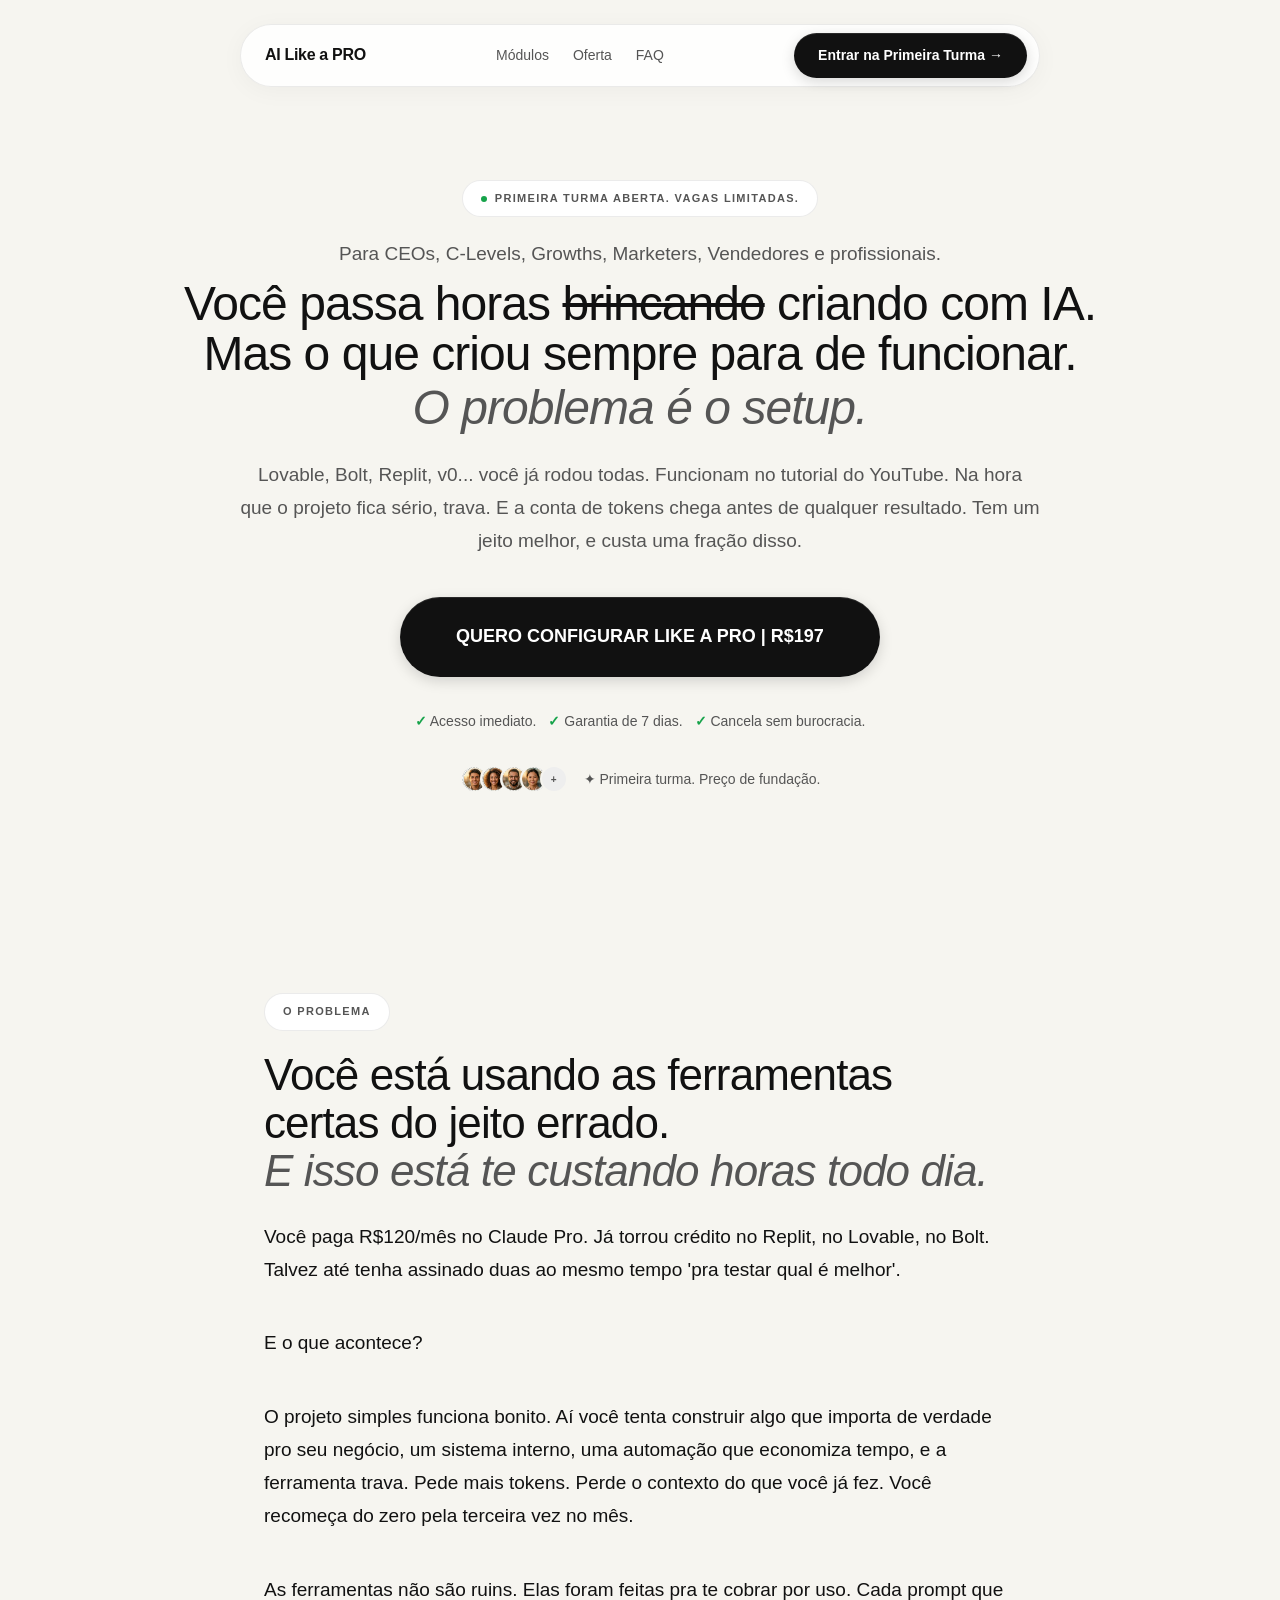
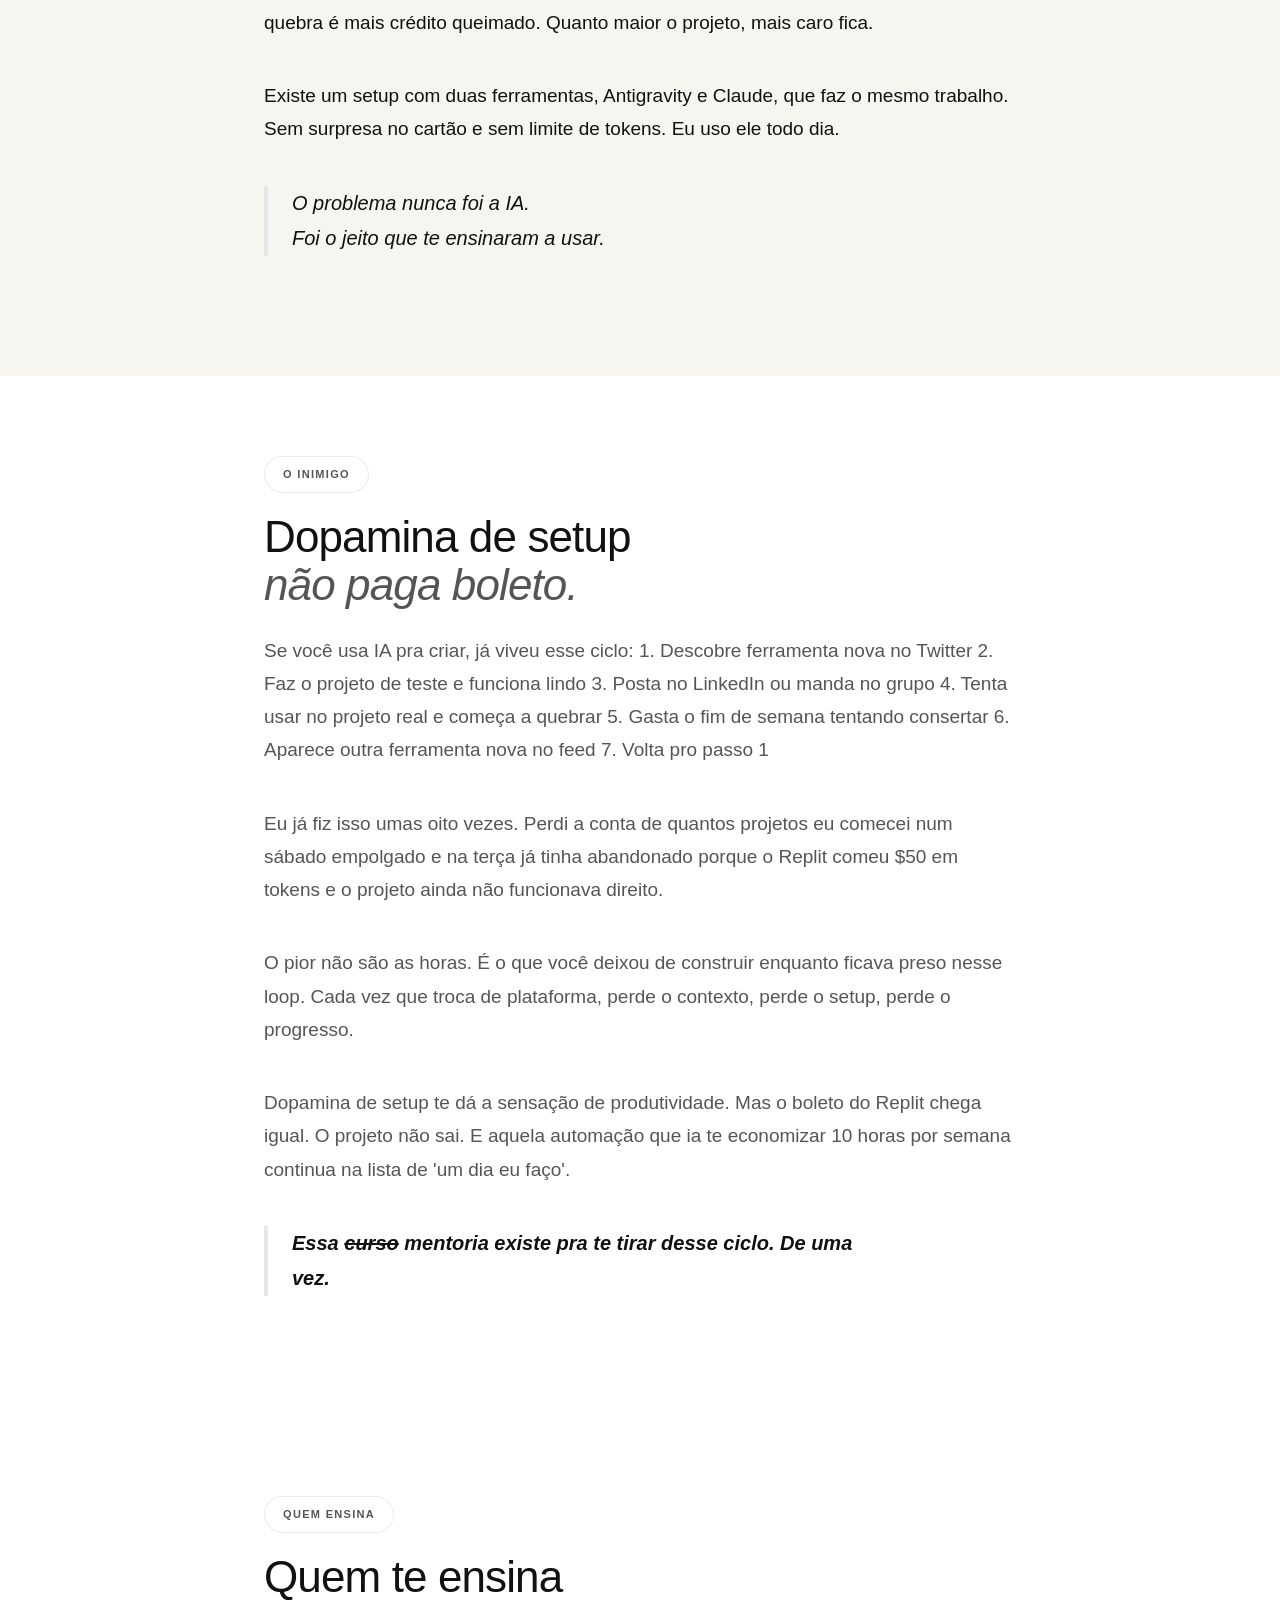
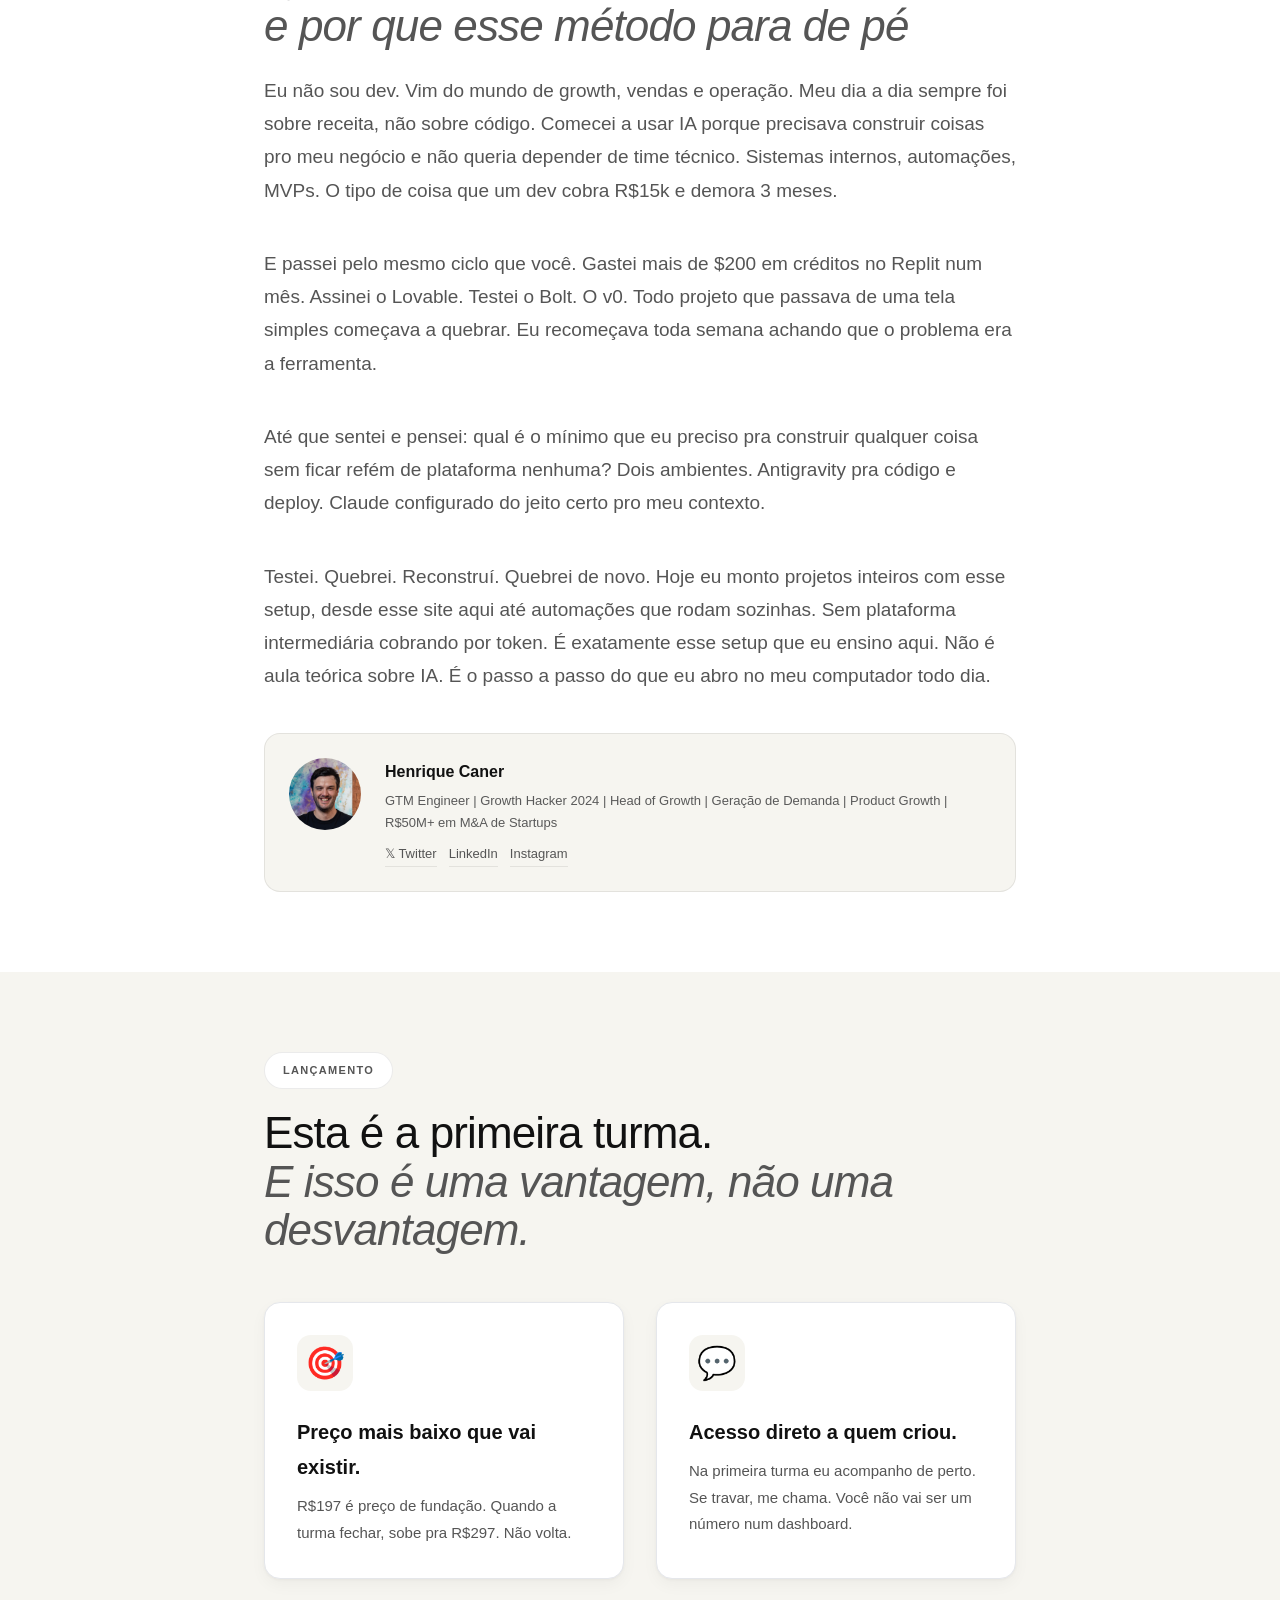
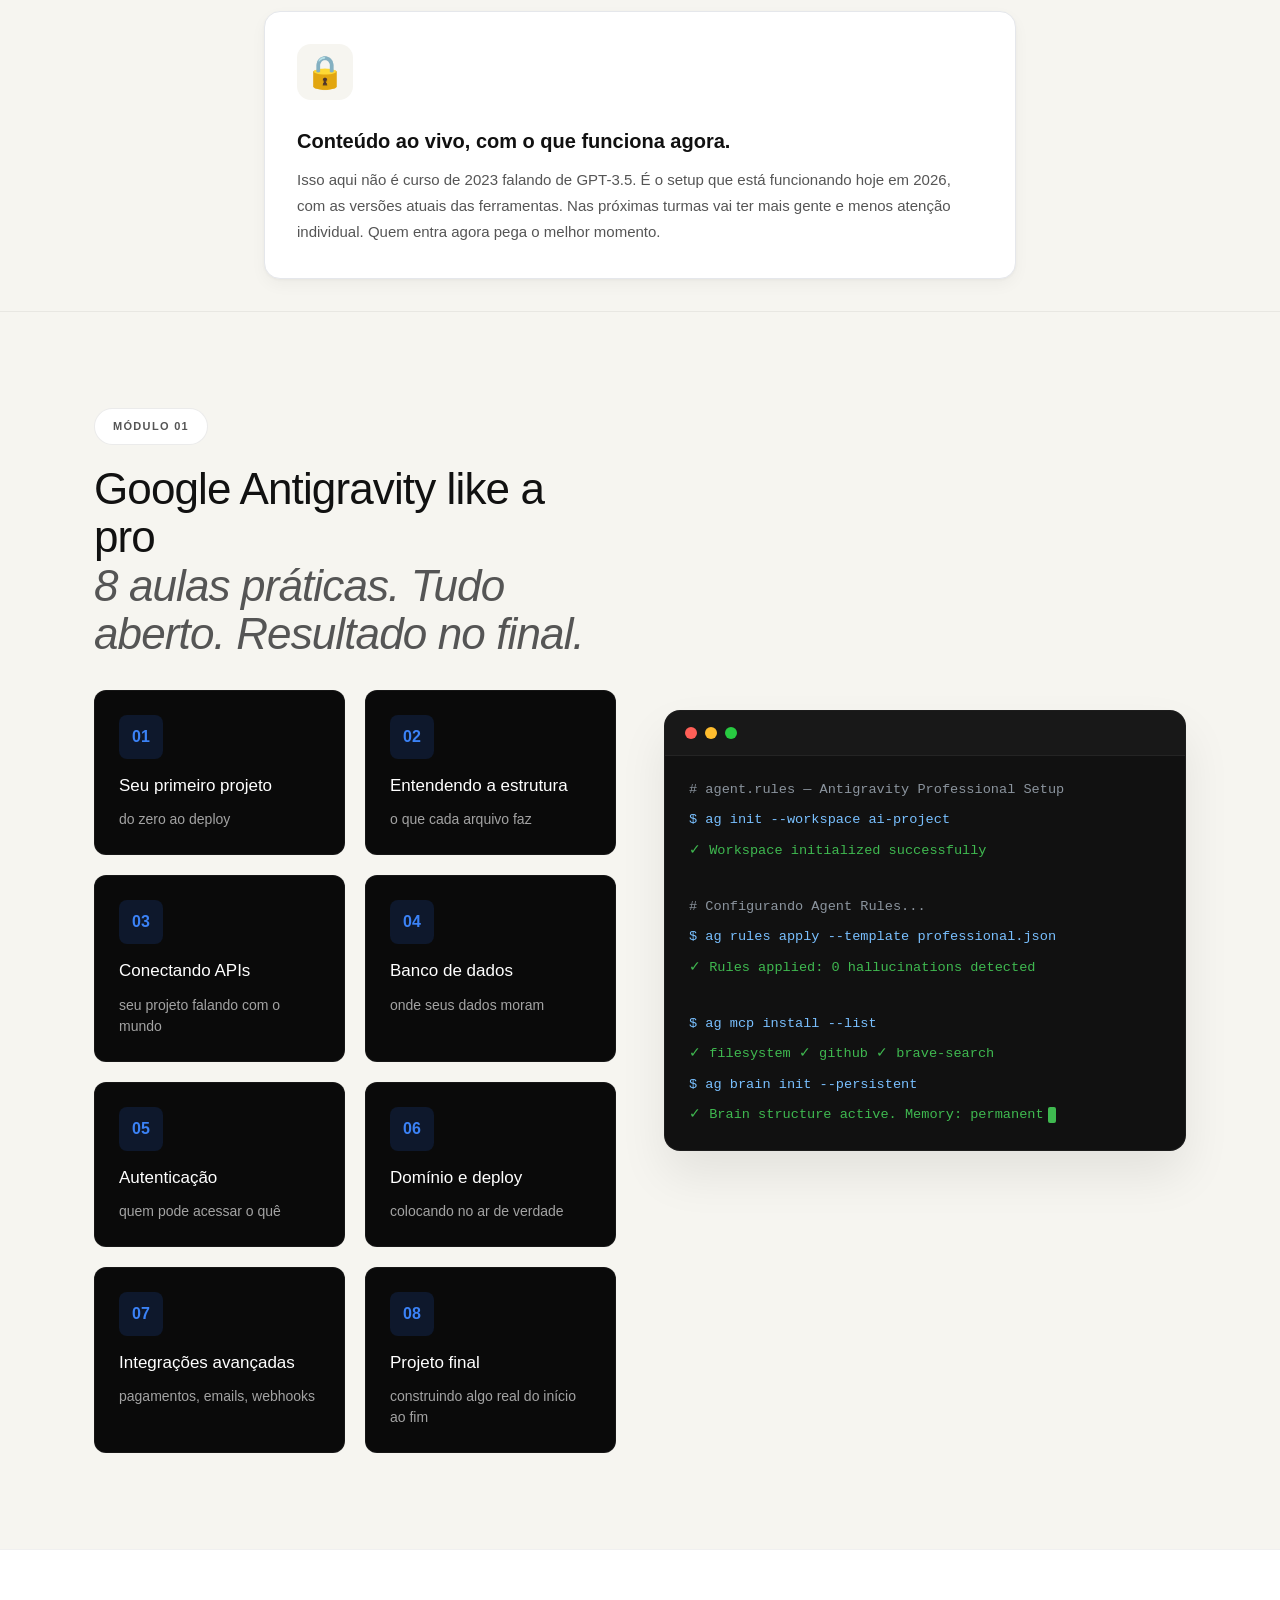
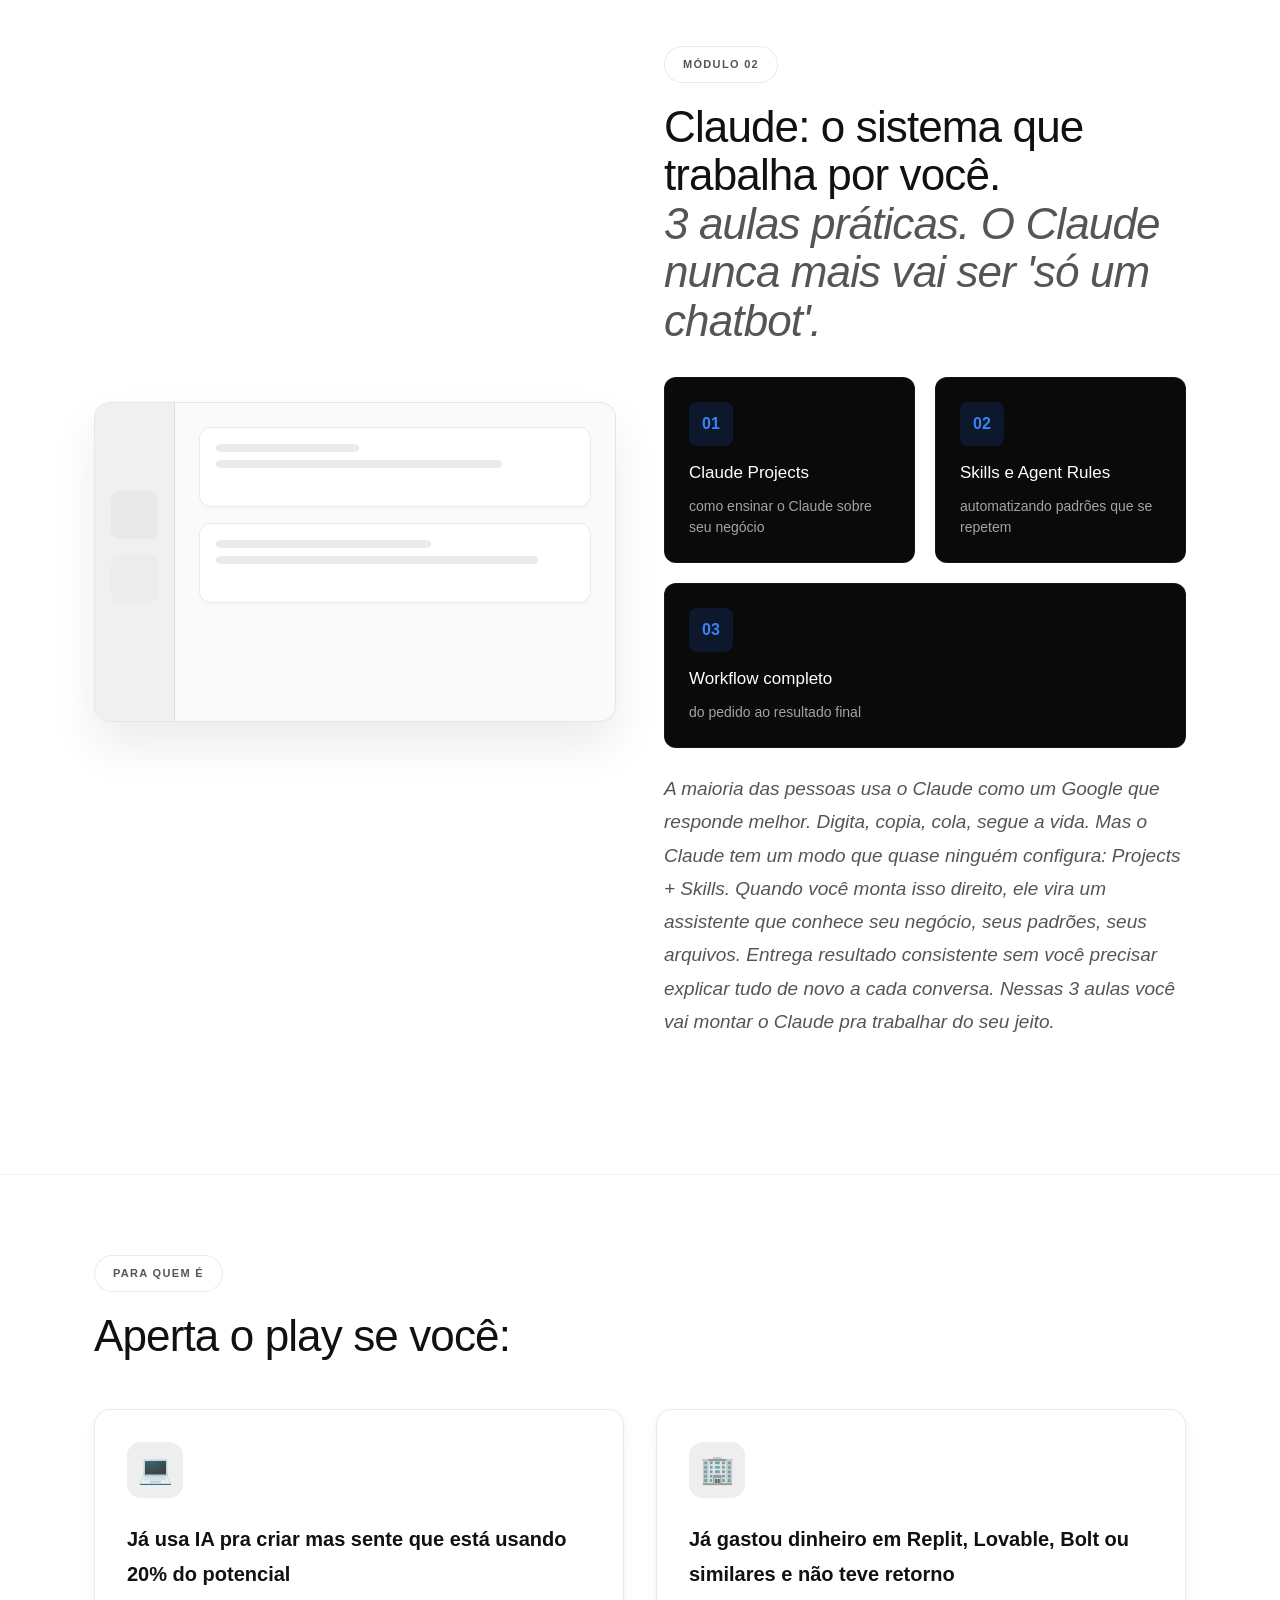
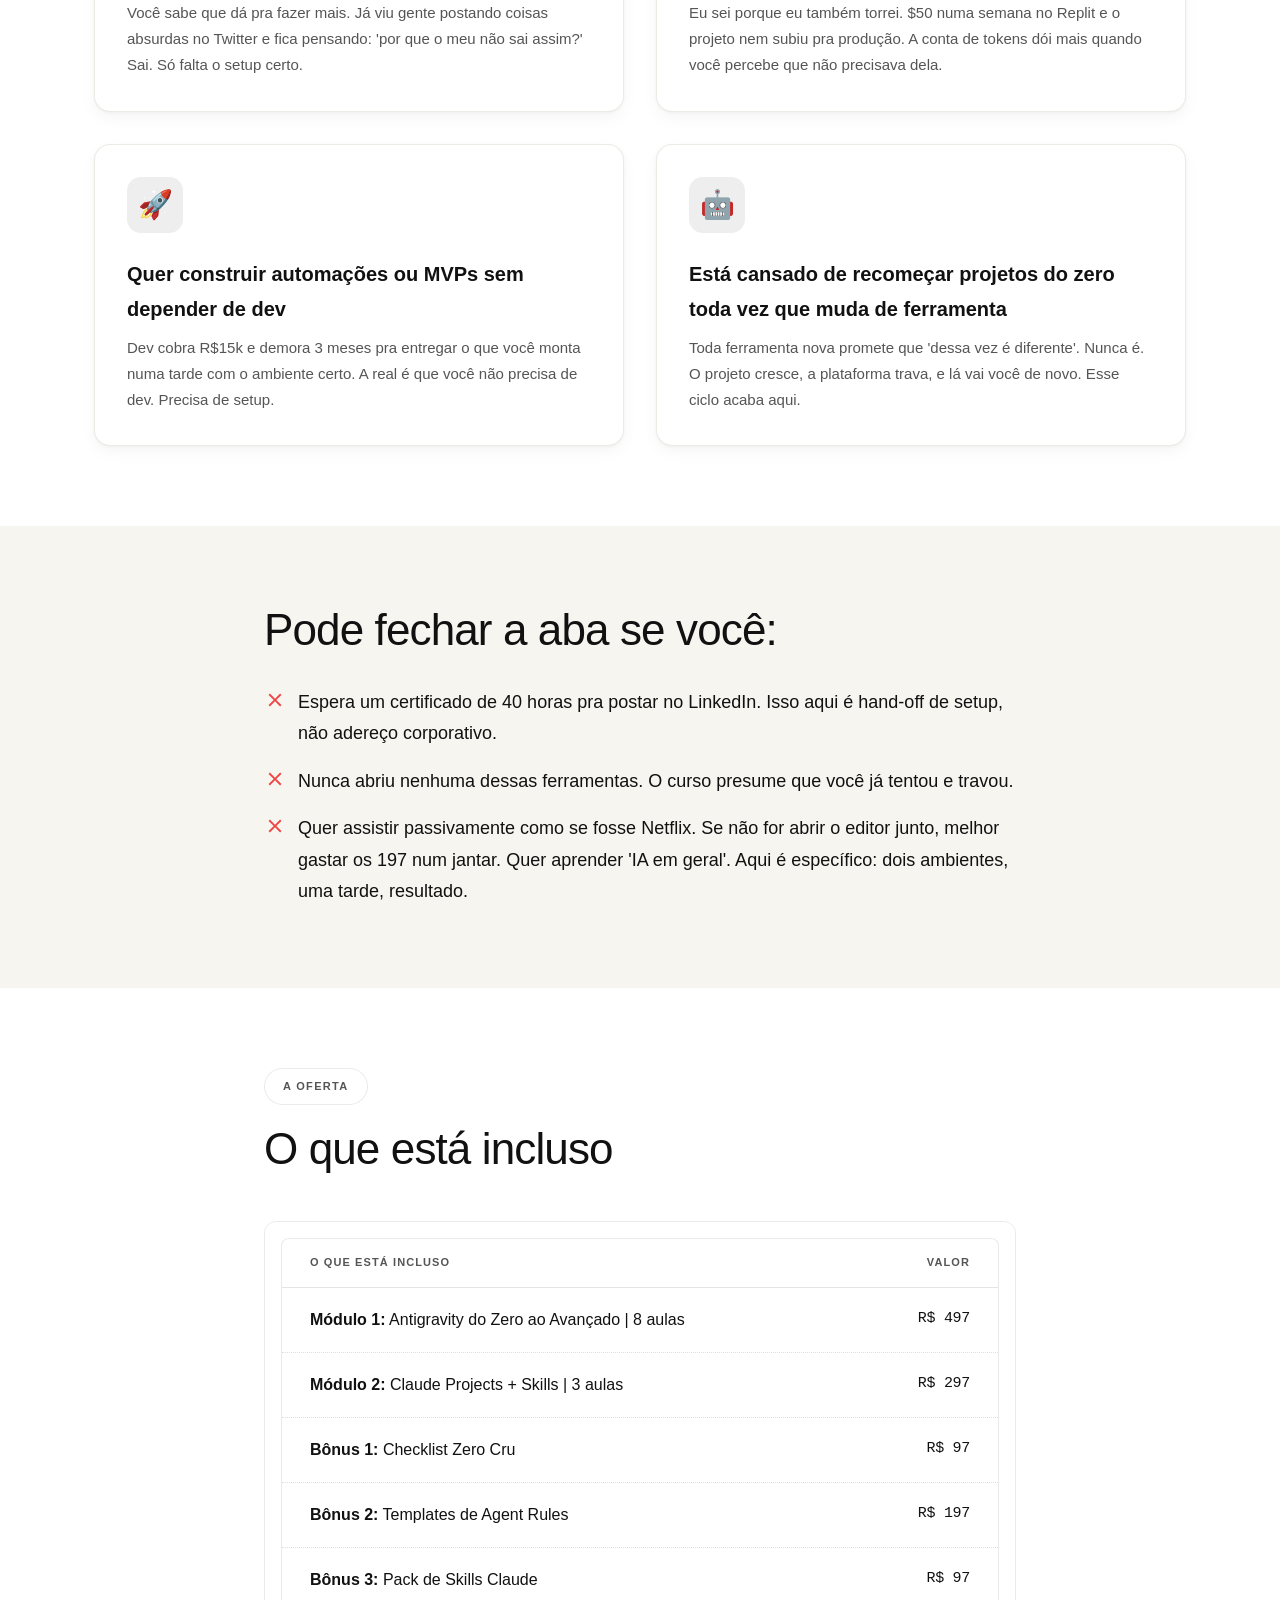
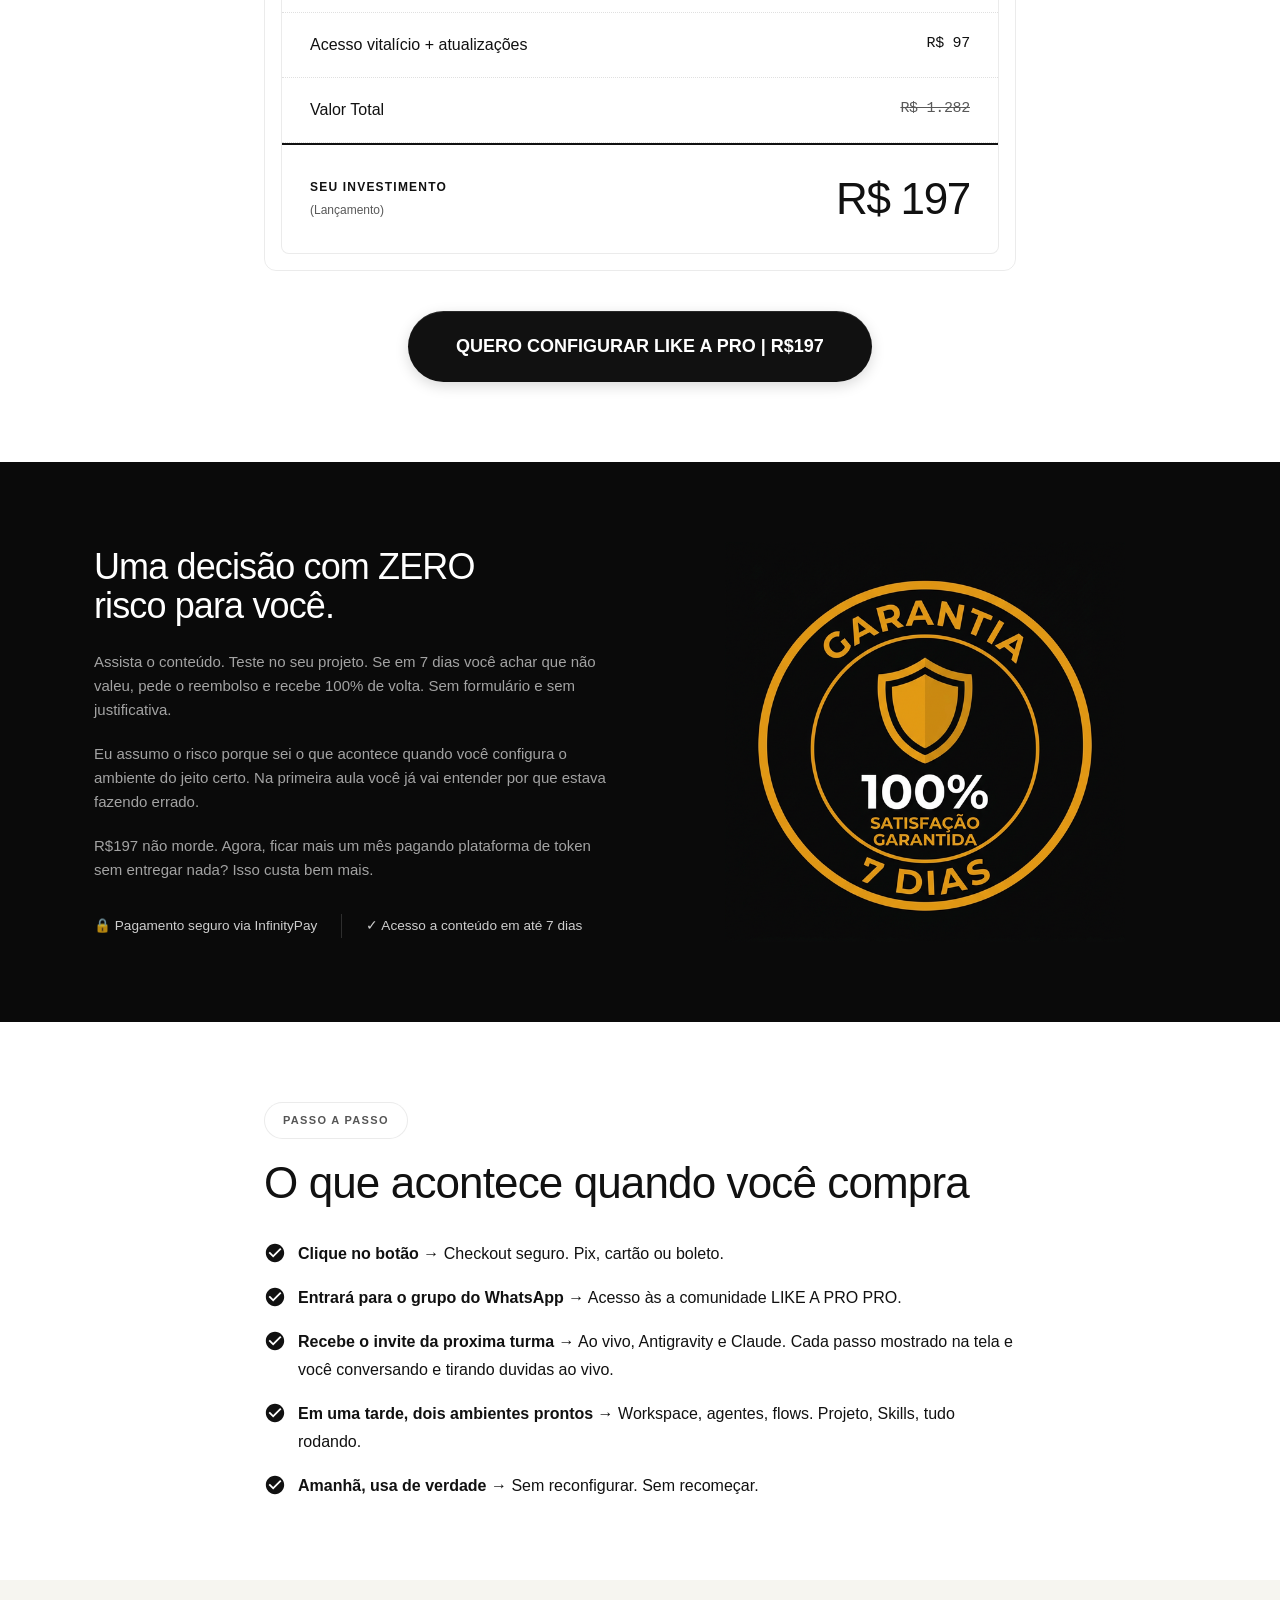
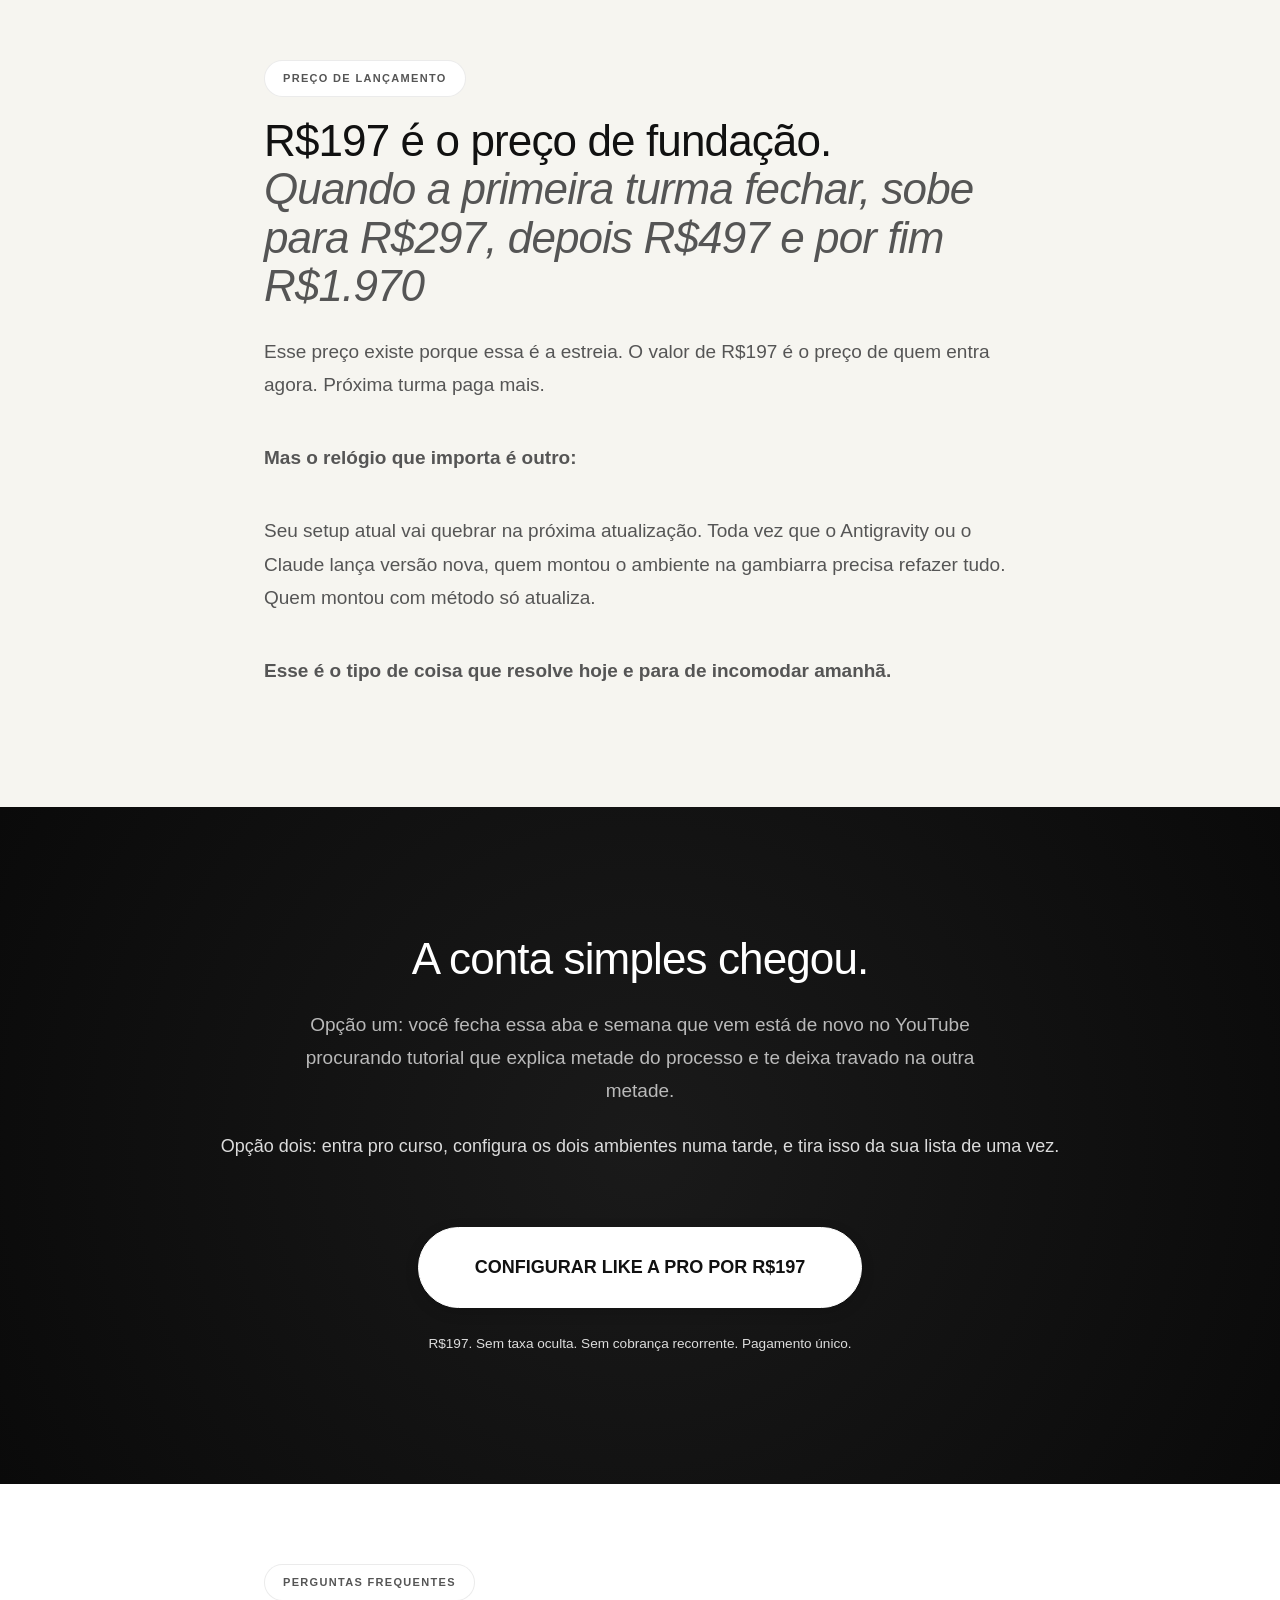
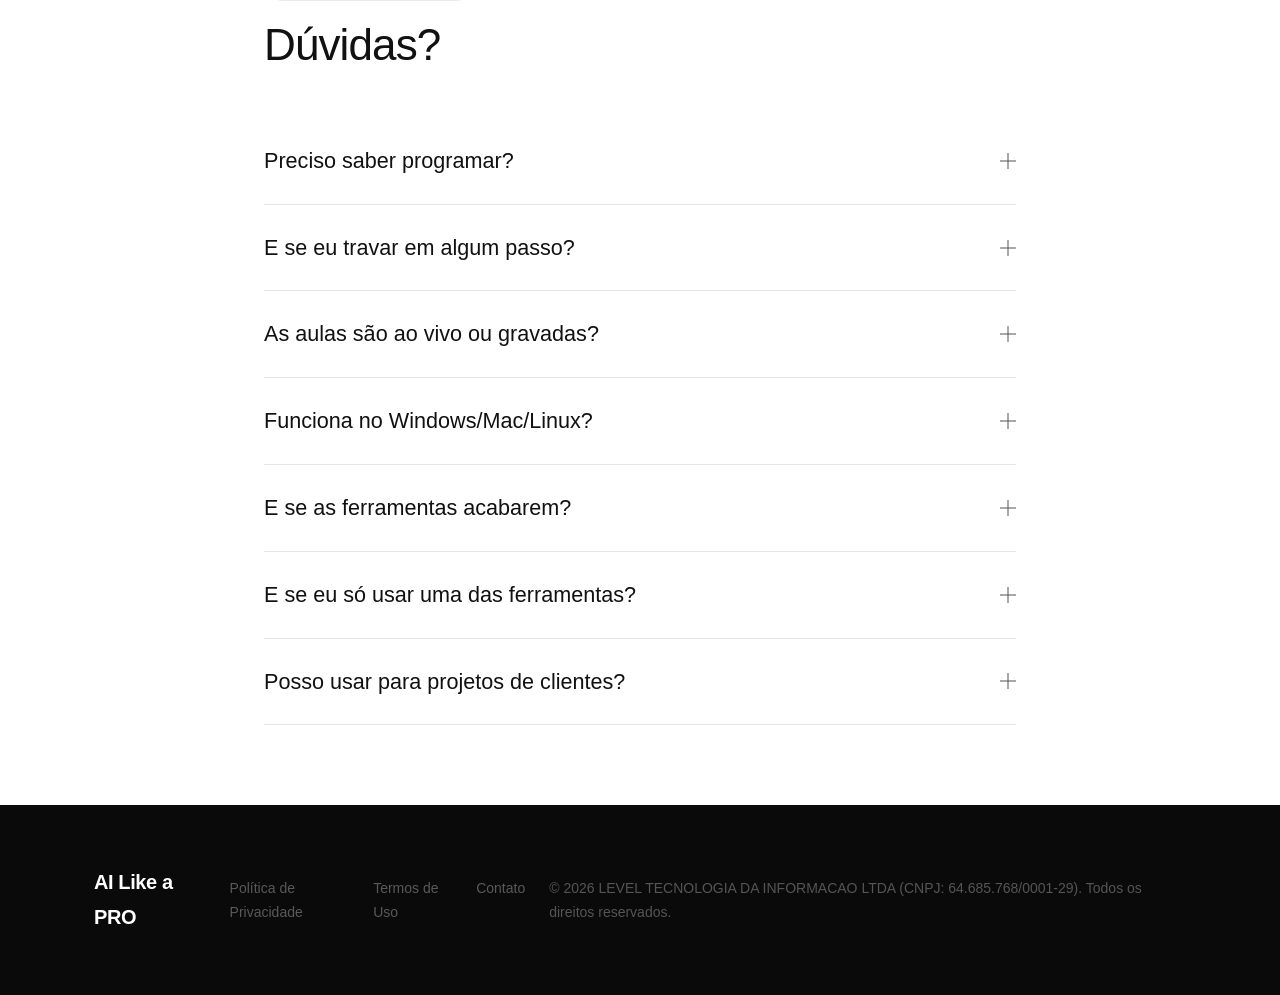
==== commit d175568a: "Update company legal name and CNPJ on footer and terms modals" ====
--- a/index.html
+++ b/index.html
@@ -37,7 +37,7 @@
   <link rel="preload" as="style"
     href="https://fonts.googleapis.com/css2?family=Inter:wght@400;500;600;700;900&display=swap">
   <link href="https://fonts.googleapis.com/css2?family=Inter:wght@400;500;600;700;900&display=swap" rel="stylesheet">
-  <link rel="stylesheet" href="./style.css?v=20260305b">
+  <link rel="stylesheet" href="./style.css?v=20260305c">
 </head>
 
 <body>
@@ -713,7 +713,8 @@
         <a href="#" data-modal="modal-termos">Termos de Uso</a>
         <a href="#" data-modal="modal-contato">Contato</a>
       </div>
-      <div class="footer-copy">© 2026 AI Like a PRO. Todos os direitos reservados.</div>
+      <div class="footer-copy">© 2026 LEVEL TECNOLOGIA DA INFORMACAO LTDA (CNPJ: 64.685.768/0001-29). Todos os direitos
+        reservados.</div>
     </div>
   </footer>
 
@@ -737,7 +738,7 @@
       <span class="modal-date">Última atualização: março de 2026</span>
 
       <h3>1. Quem somos</h3>
-      <p>AI Like a PRO é um produto digital criado por Henrique Caner,
+      <p>AI Like a PRO é um produto digital operado pela LEVEL TECNOLOGIA DA INFORMACAO LTDA (CNPJ: 64.685.768/0001-29),
         acessível em growthclub.pro. Para dúvidas sobre esta política,
         entre em contato pelo email caner@thelevel.com.br.</p>
 
@@ -813,8 +814,8 @@
 
       <h3>6. Propriedade intelectual</h3>
       <p>Todo o conteúdo do curso — vídeos, textos, templates, scripts
-        e materiais complementares — é de propriedade exclusiva de
-        Henrique Caner. A compra não transfere nenhum direito de
+        e materiais complementares — é de propriedade exclusiva da
+        LEVEL TECNOLOGIA DA INFORMACAO LTDA (CNPJ: 64.685.768/0001-29). A compra não transfere nenhum direito de
         propriedade intelectual.</p>
 
       <h3>7. Limitação de responsabilidade</h3>
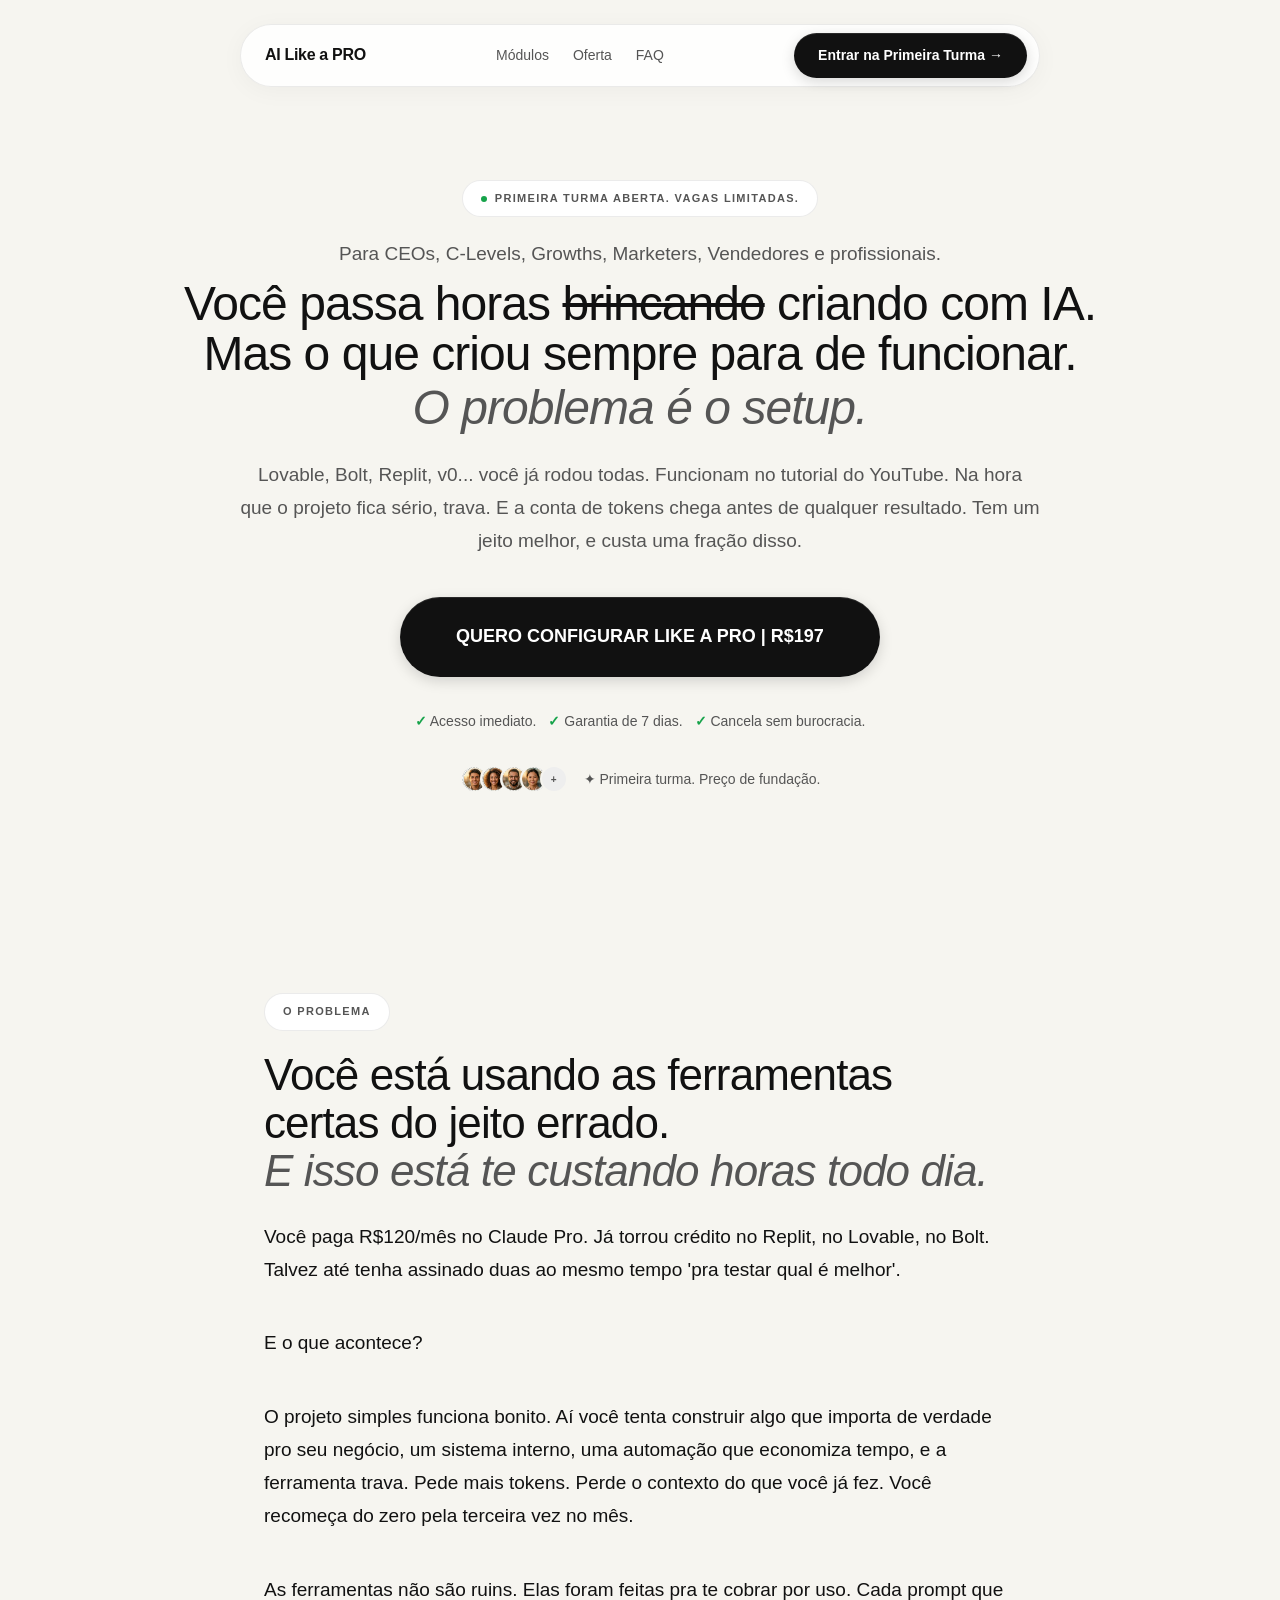
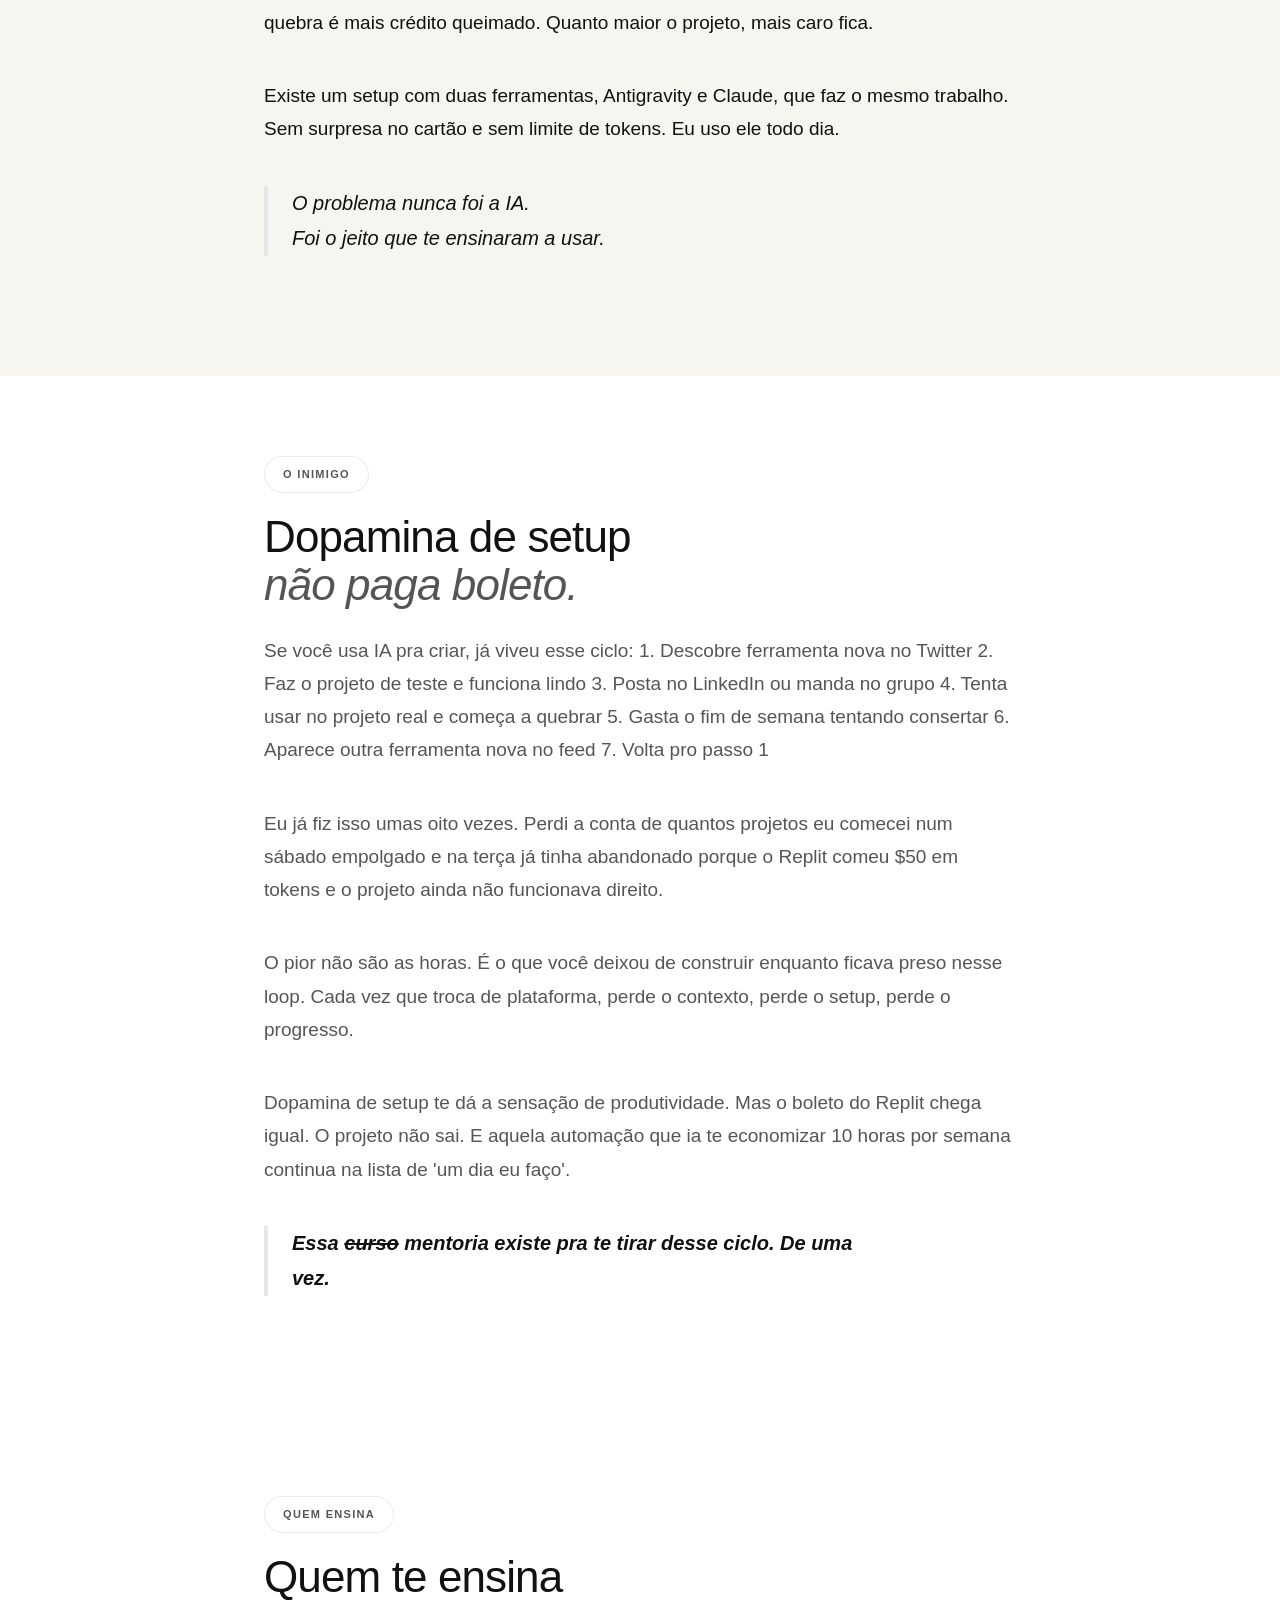
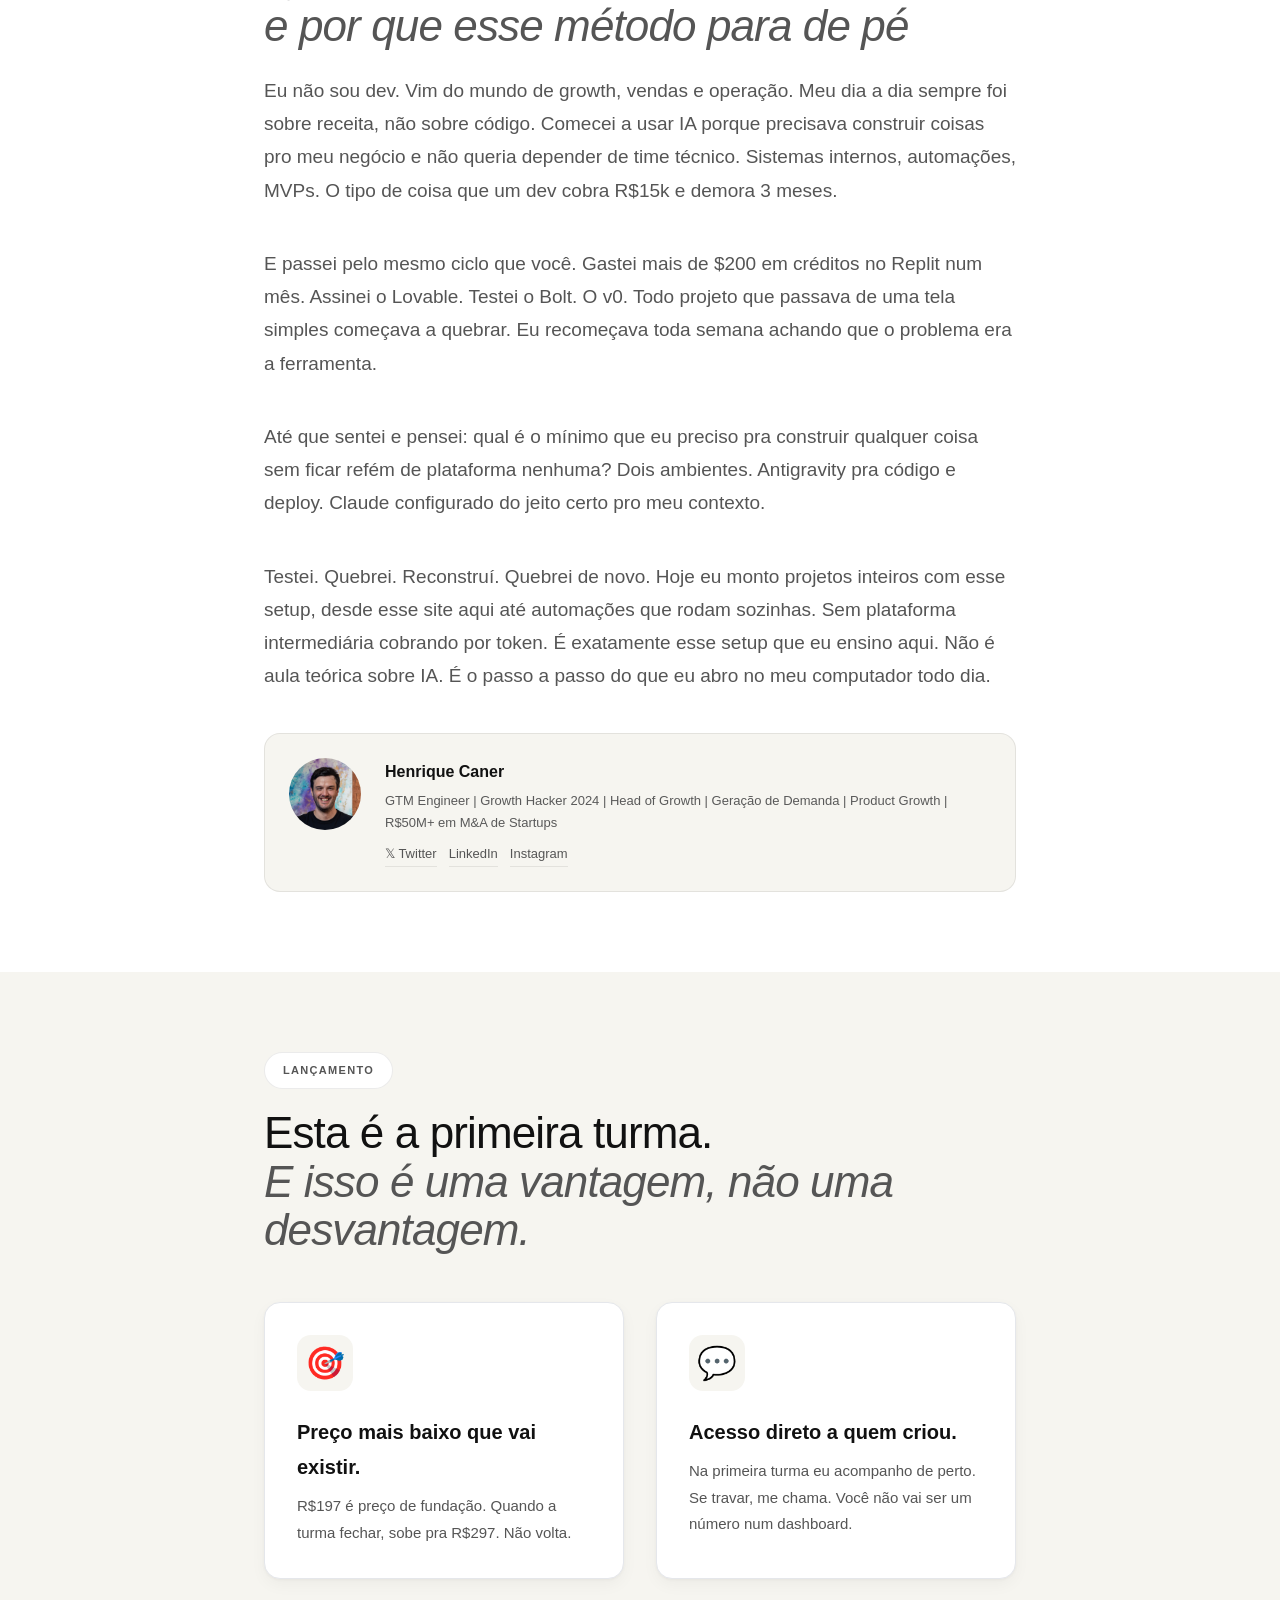
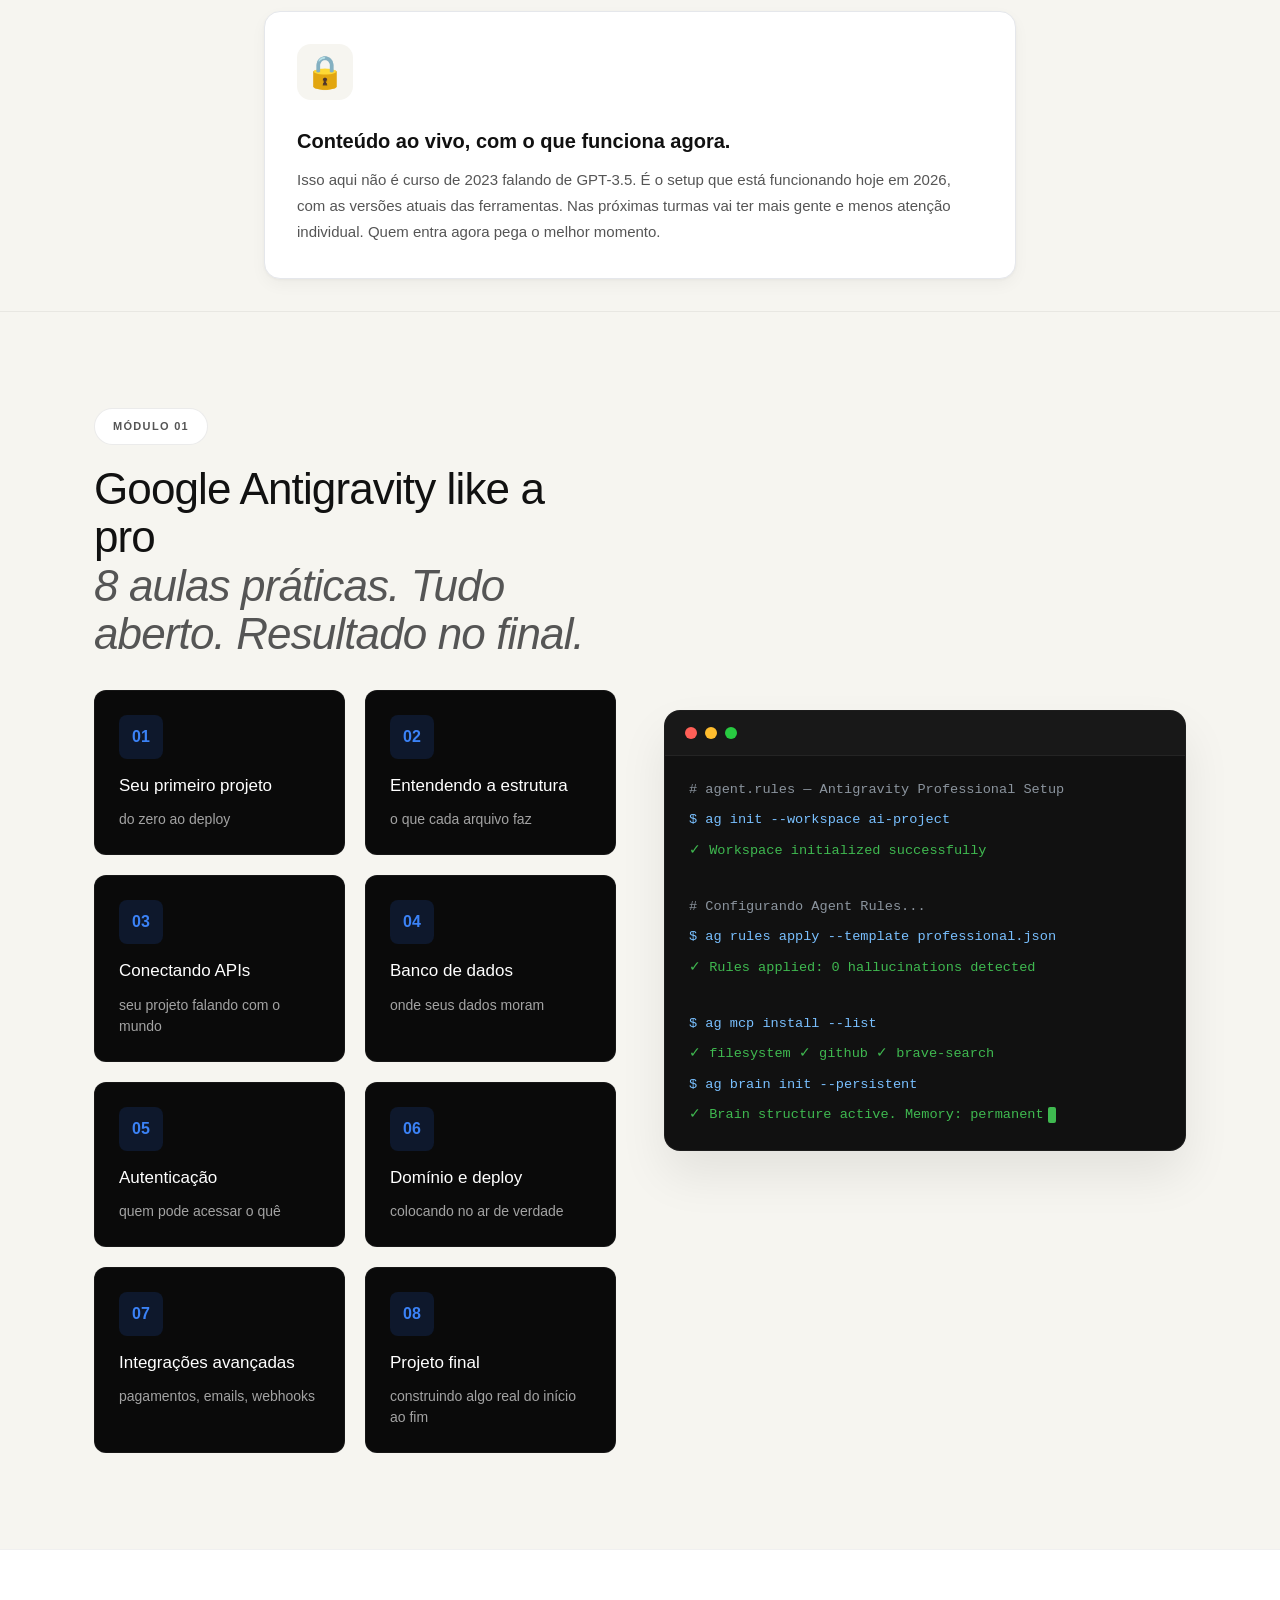
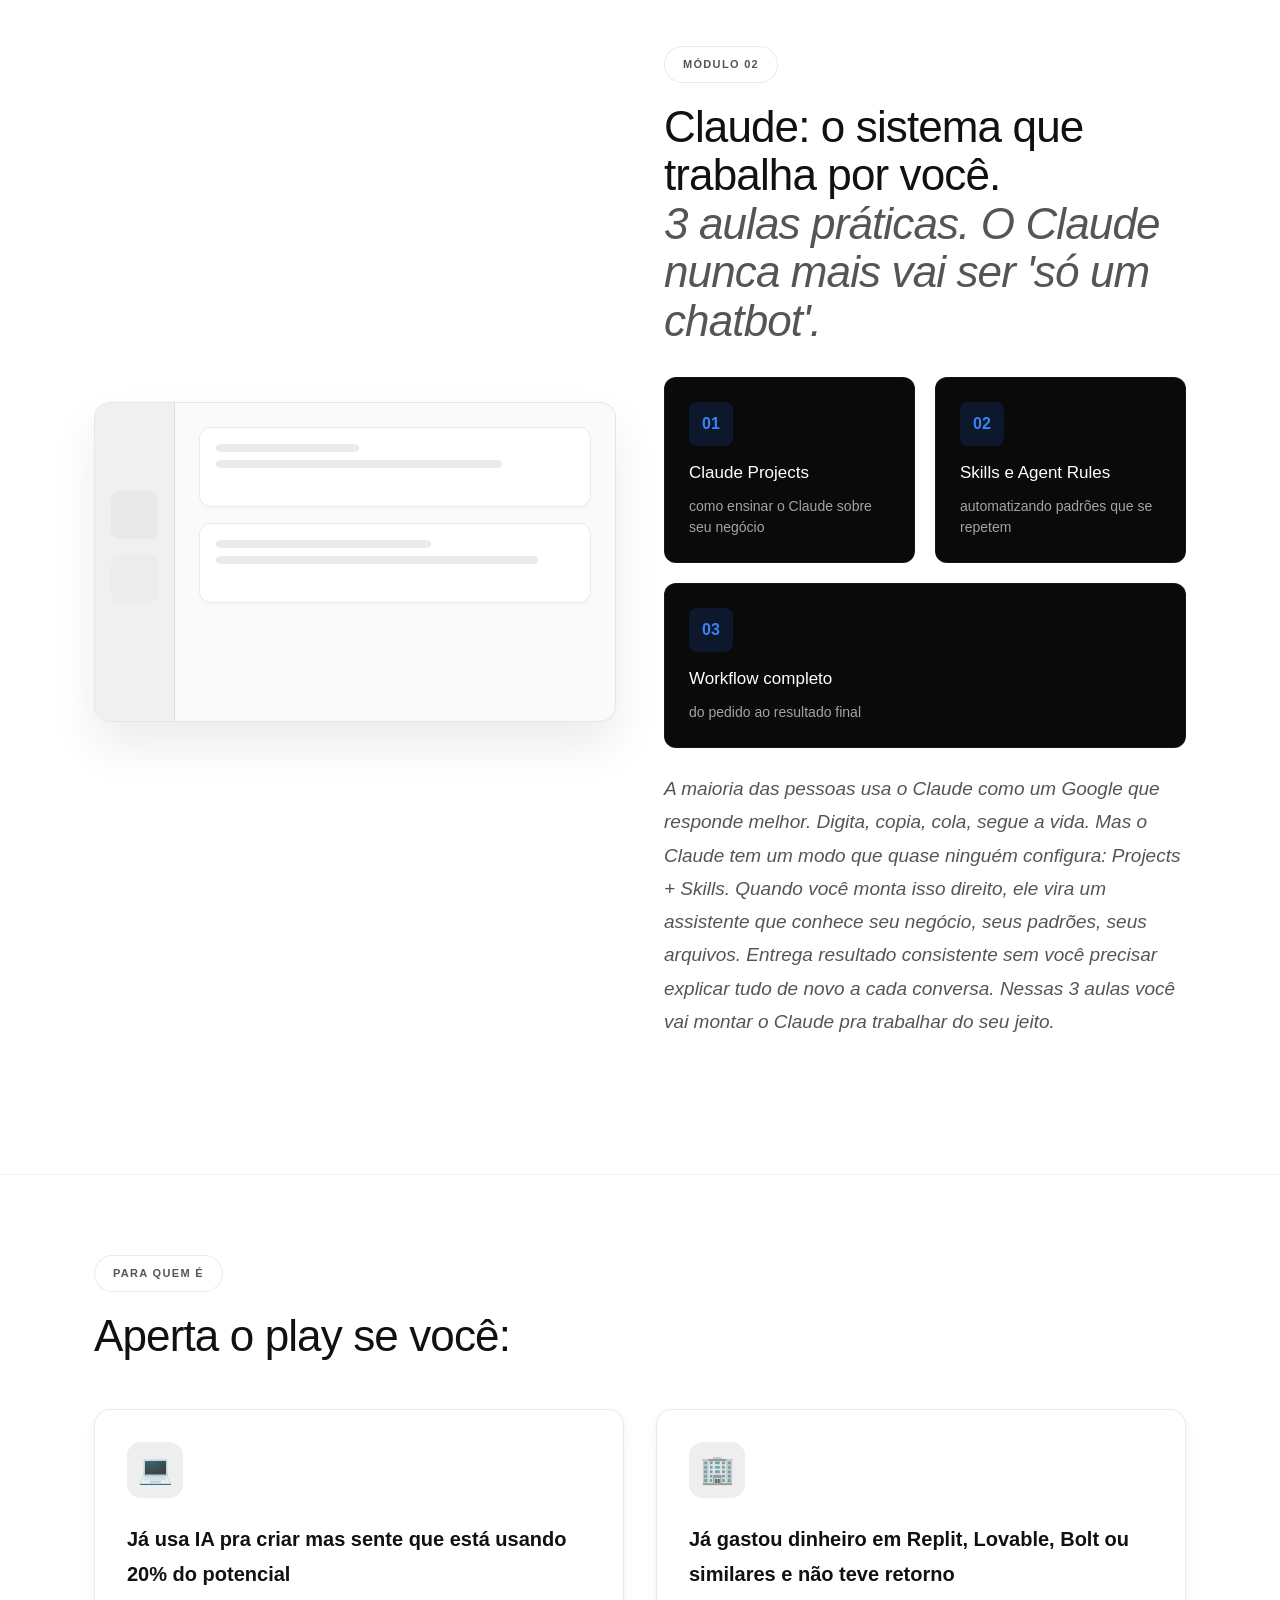
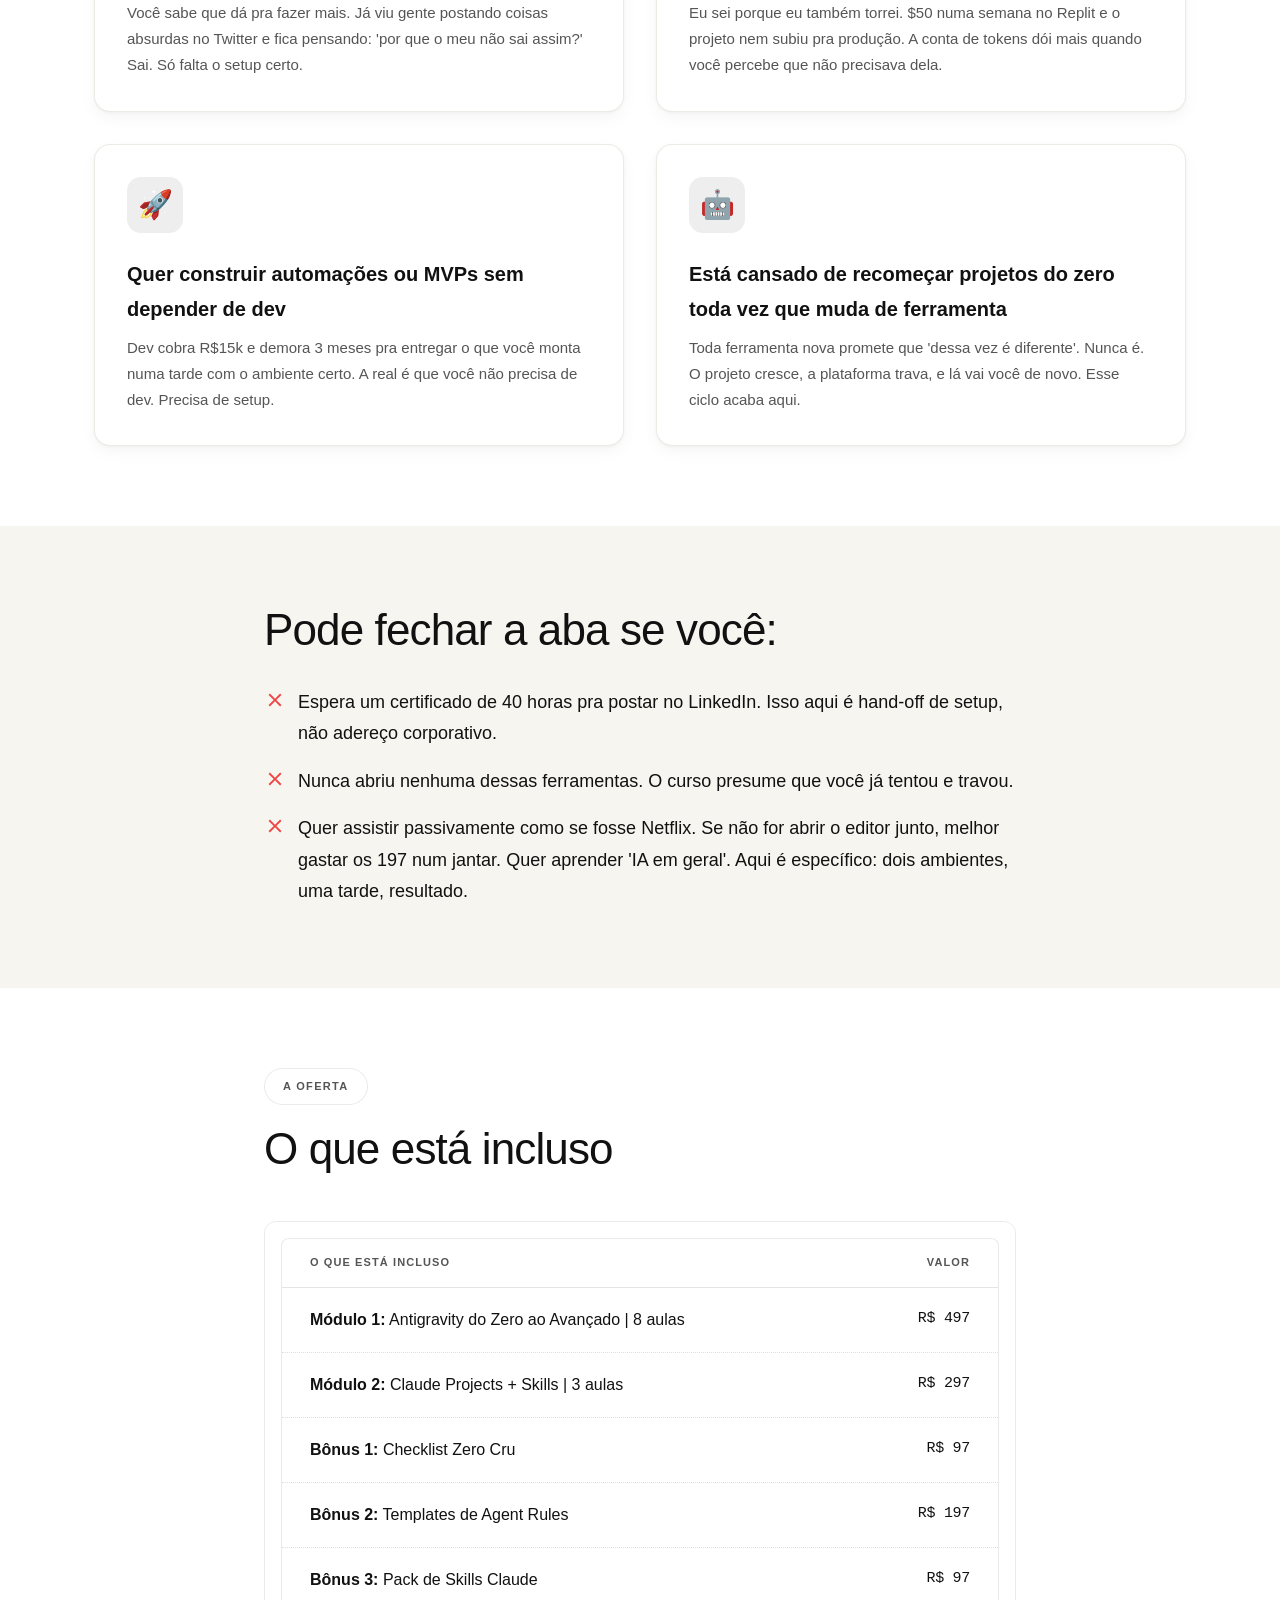
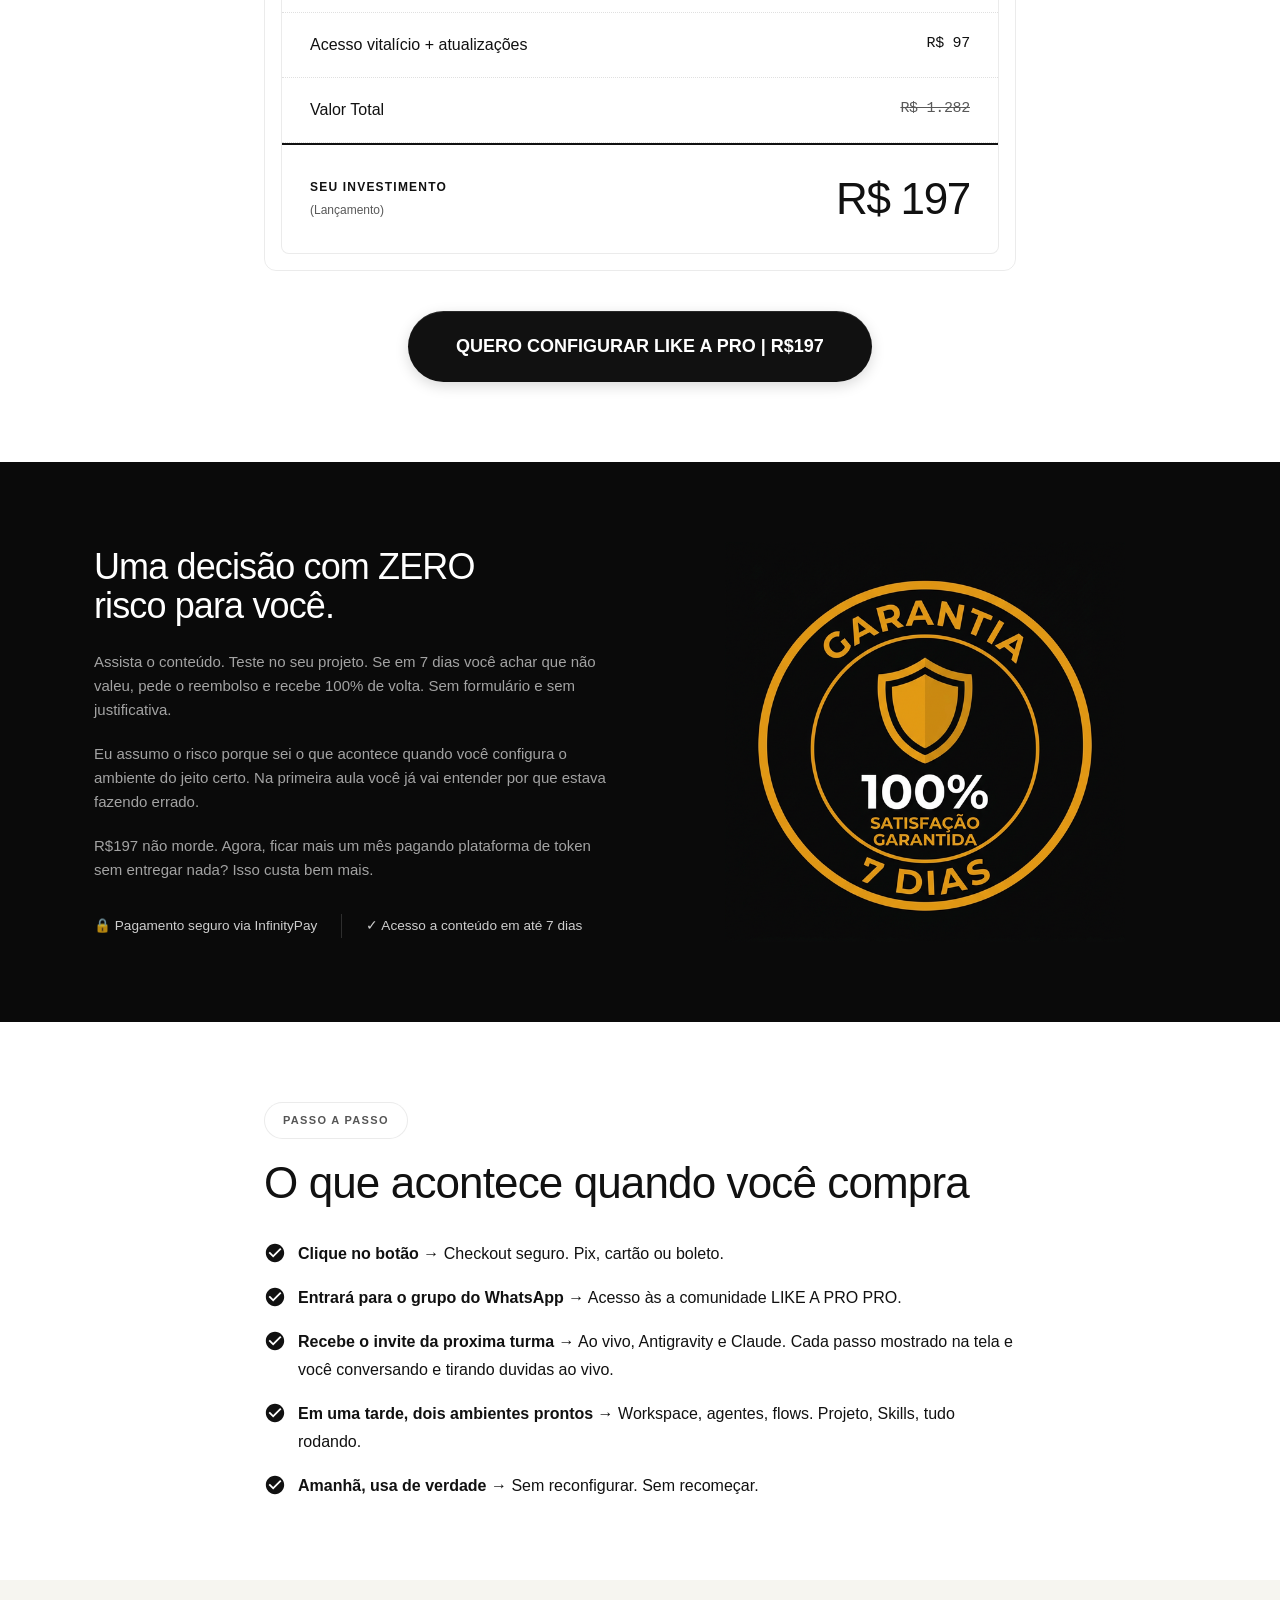
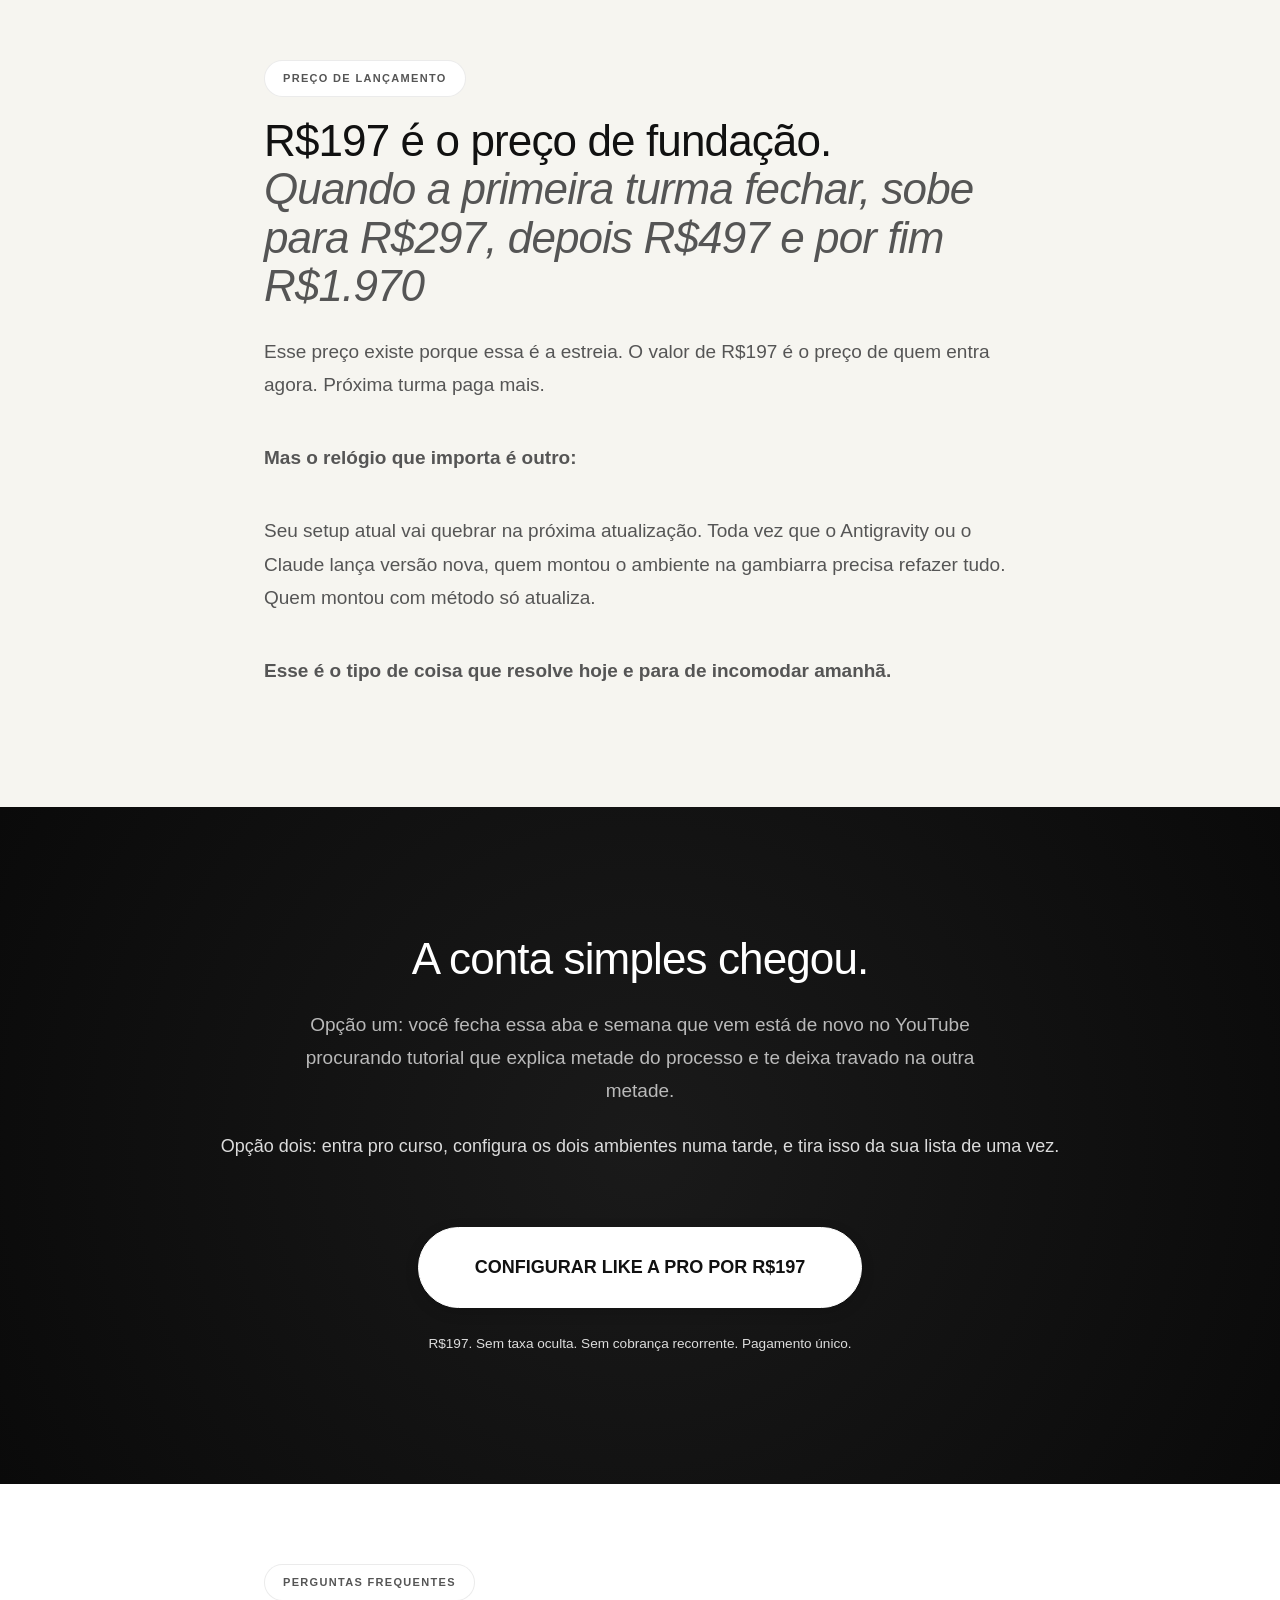
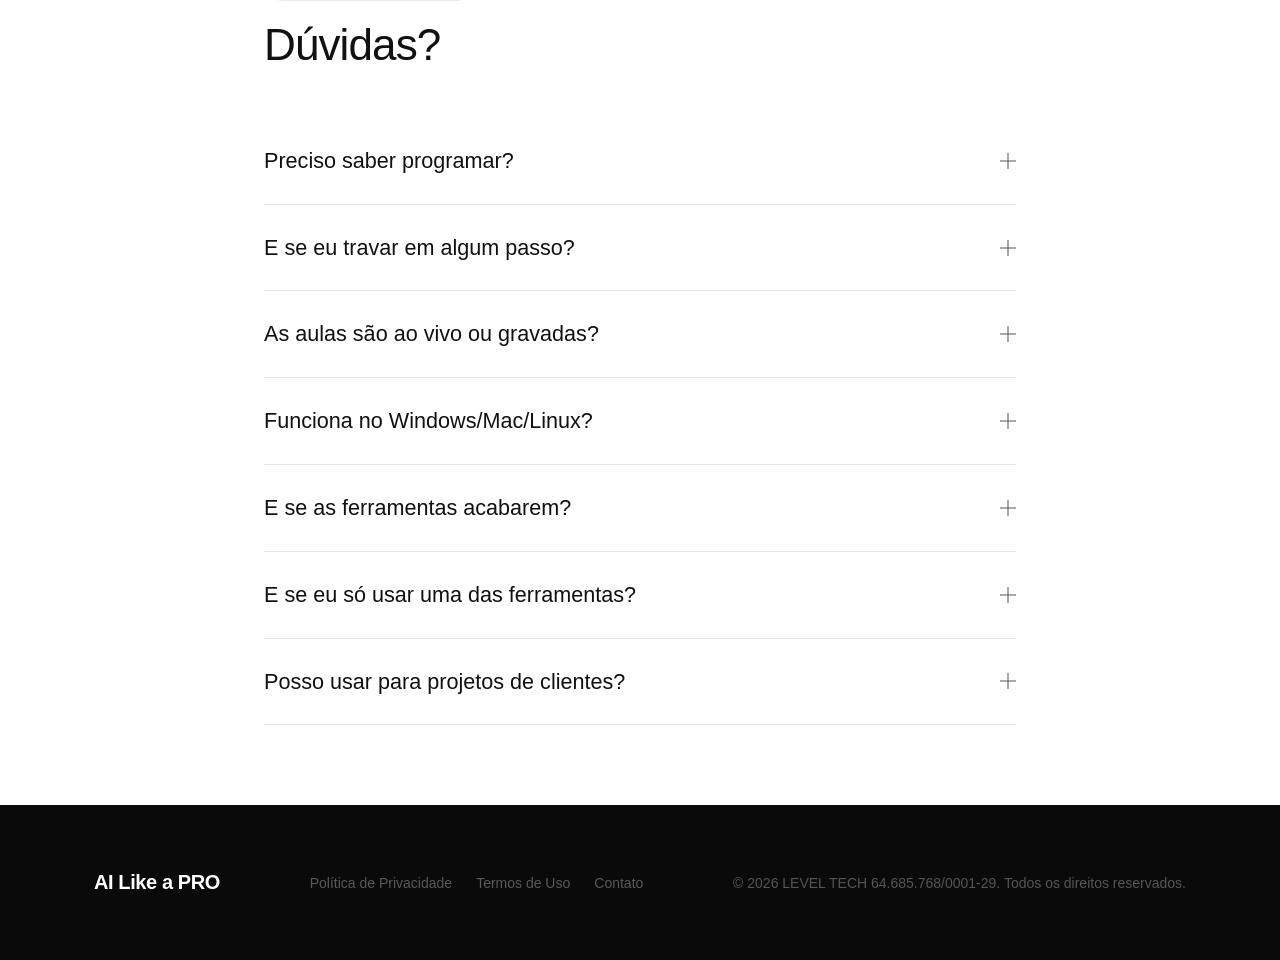
==== commit a09413e5: "Update footer text to LEVEL TECH" ====
--- a/index.html
+++ b/index.html
@@ -37,7 +37,7 @@
   <link rel="preload" as="style"
     href="https://fonts.googleapis.com/css2?family=Inter:wght@400;500;600;700;900&display=swap">
   <link href="https://fonts.googleapis.com/css2?family=Inter:wght@400;500;600;700;900&display=swap" rel="stylesheet">
-  <link rel="stylesheet" href="./style.css?v=20260305c">
+  <link rel="stylesheet" href="./style.css?v=20260305d">
 </head>
 
 <body>
@@ -713,8 +713,7 @@
         <a href="#" data-modal="modal-termos">Termos de Uso</a>
         <a href="#" data-modal="modal-contato">Contato</a>
       </div>
-      <div class="footer-copy">© 2026 LEVEL TECNOLOGIA DA INFORMACAO LTDA (CNPJ: 64.685.768/0001-29). Todos os direitos
-        reservados.</div>
+      <div class="footer-copy">© 2026 LEVEL TECH 64.685.768/0001-29. Todos os direitos reservados.</div>
     </div>
   </footer>
 
